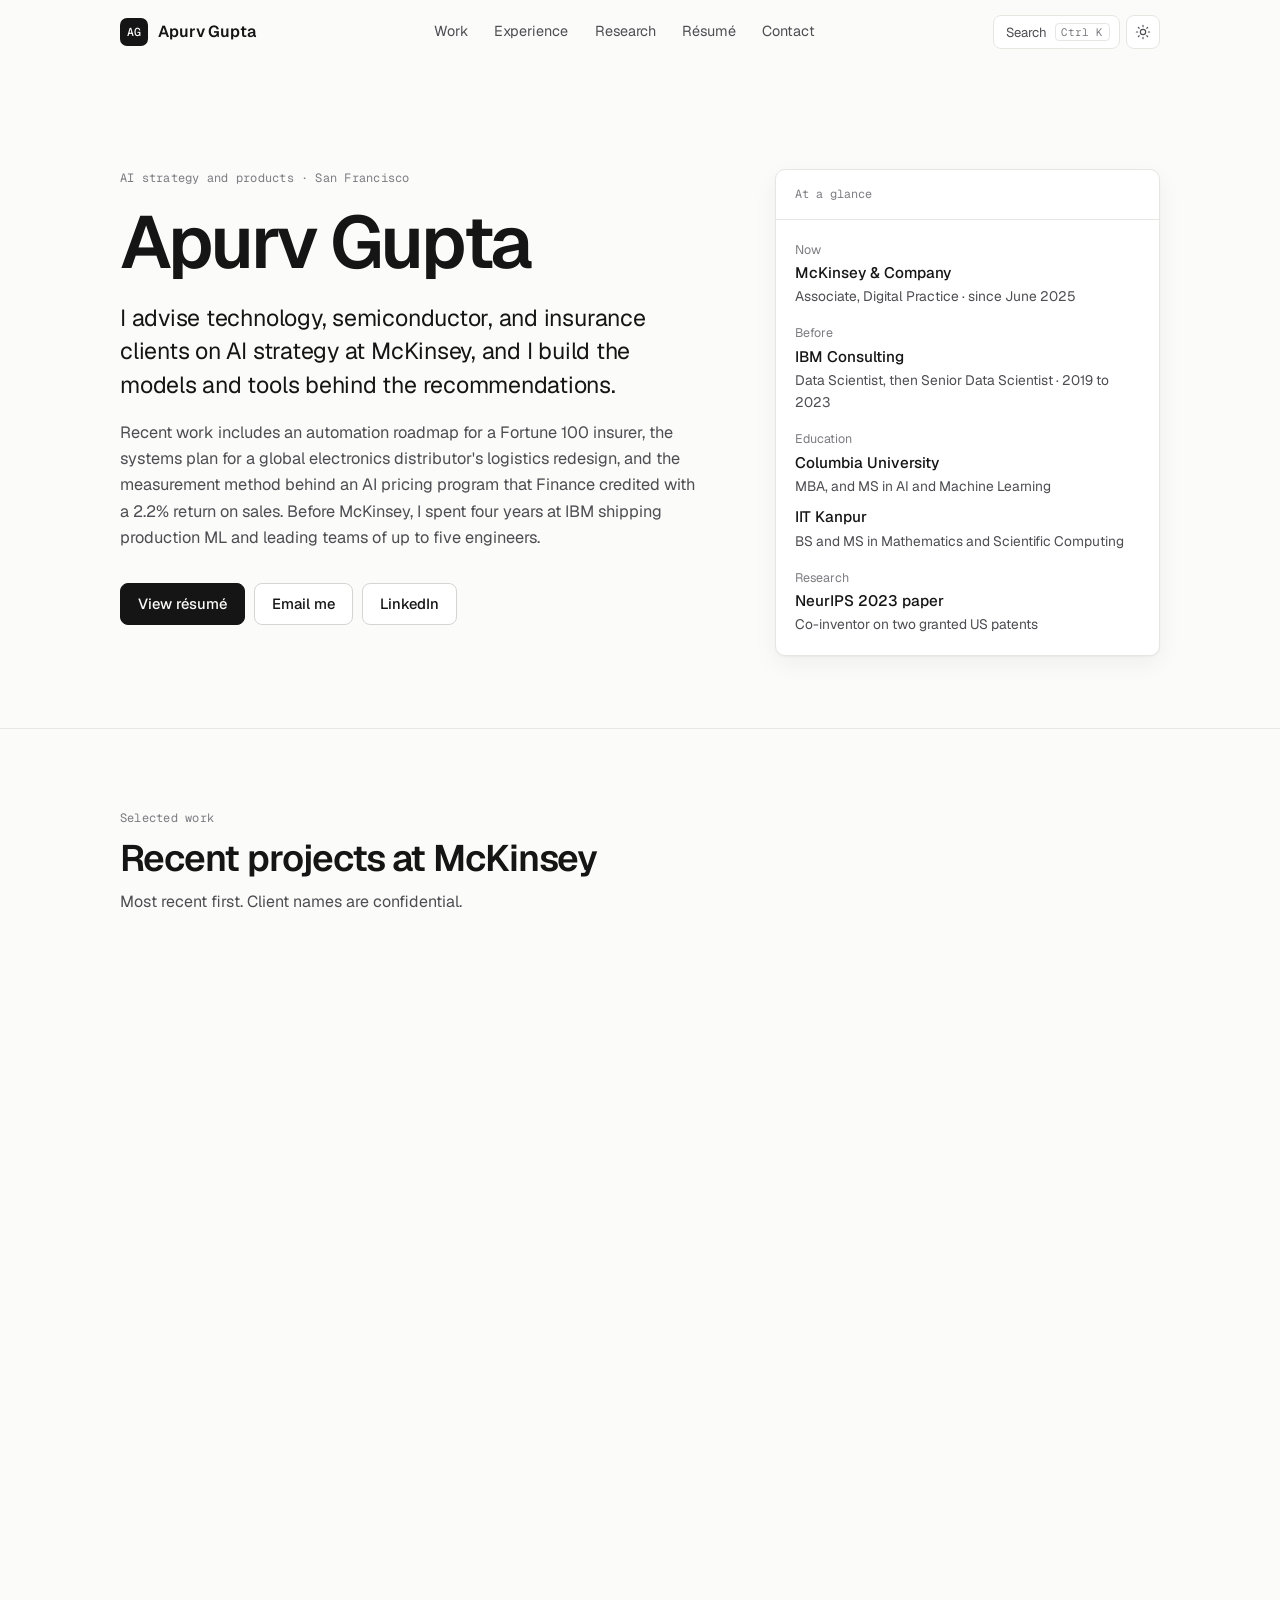
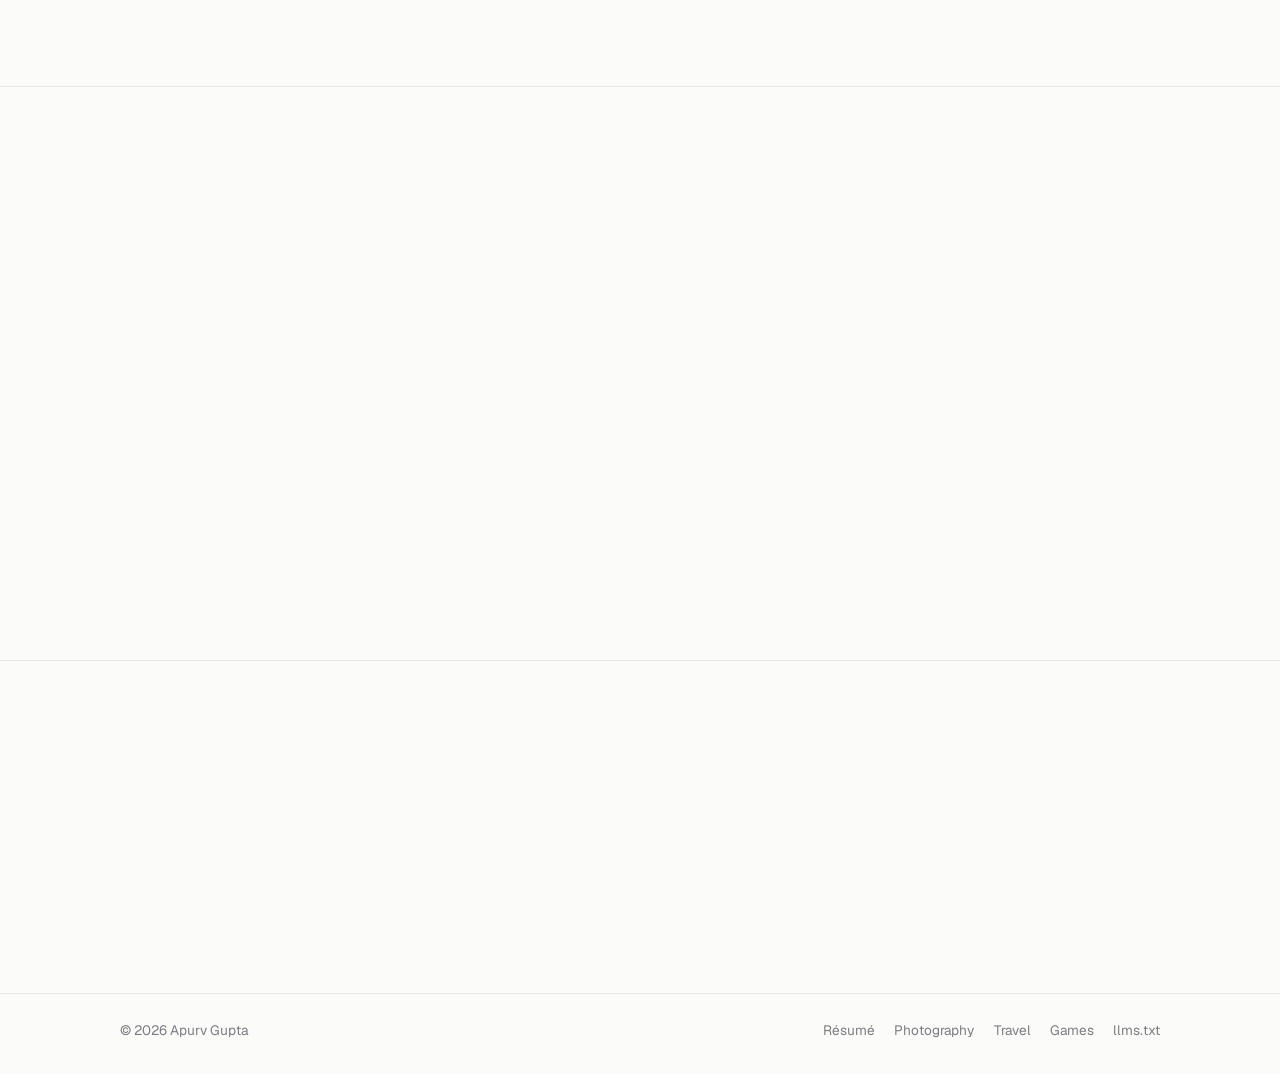
==== index.html @ b6582bdd "Add Tripwire to projects Co-authored-by: Cursor <cursoragent@cursor.com>" ====
<!doctype html>
<html lang="en">
  <head>
    <meta charset="UTF-8" />
    <meta name="viewport" content="width=device-width, initial-scale=1.0" />
    <meta http-equiv="Content-Security-Policy" content="default-src 'self'; script-src 'self'; style-src 'self'; font-src 'self'; img-src 'self' data:; connect-src 'self'; object-src 'none'; base-uri 'self'; form-action 'none'; upgrade-insecure-requests" />
    <meta name="referrer" content="strict-origin-when-cross-origin" />
    <meta
      name="description"
      content="Apurv Gupta advises technology, semiconductor, and insurance clients on AI strategy at McKinsey and builds the models and tools behind the recommendations. Former IBM senior data scientist."
    />
    <meta name="author" content="Apurv Gupta" />
    <meta name="theme-color" content="#fbfbfa" />
    <meta property="og:title" content="Apurv Gupta" />
    <meta property="og:description" content="AI strategy and products at McKinsey. Former IBM senior data scientist. NeurIPS author with two granted US patents." />
    <meta property="og:type" content="website" />
    <meta property="og:url" content="https://apurvg14.github.io/" />
    <meta property="og:image" content="https://apurvg14.github.io/assets/social-card.png" />
    <meta property="og:image:width" content="1200" />
    <meta property="og:image:height" content="630" />
    <meta name="twitter:card" content="summary_large_image" />
    <link rel="canonical" href="https://apurvg14.github.io/" />
    <link rel="alternate" type="text/plain" href="llms.txt" title="Profile for AI agents (llms.txt)" />
    <title>Apurv Gupta | AI strategy and products</title>

    <script src="theme.js?v=20261117e"></script>
    <link rel="icon" href="favicon.svg" type="image/svg+xml" />
    <link rel="stylesheet" href="styles.css?v=20261117e" />
    <script src="script.js?v=20261117e" defer></script>
    <script type="application/ld+json">
      {
        "@context": "https://schema.org",
        "@type": "ProfilePage",
        "url": "https://apurvg14.github.io/",
        "mainEntity": {
          "@type": "Person",
          "name": "Apurv Gupta",
          "jobTitle": "Associate, Digital Practice",
          "description": "Advises technology, semiconductor, and insurance clients on AI strategy at McKinsey and builds the models and tools behind the recommendations. Former IBM senior data scientist, NeurIPS author, co-inventor on two granted US patents.",
          "homeLocation": { "@type": "Place", "name": "San Francisco, California" },
          "worksFor": { "@type": "Organization", "name": "McKinsey & Company" },
          "alumniOf": [
            { "@type": "CollegeOrUniversity", "name": "Columbia University" },
            { "@type": "CollegeOrUniversity", "name": "Indian Institute of Technology Kanpur" }
          ],
          "sameAs": ["https://www.linkedin.com/in/apurvji", "https://github.com/apurvg14", "https://www.instagram.com/photonovelist/"]
        }
      }
    </script>
  </head>

  <body id="top">
    <a class="skip-link" href="#main">Skip to content</a>

    <header class="header">
      <div class="wrap header-inner">
        <a class="brand" href="#top" aria-label="Apurv Gupta, home"><span class="brand-mark">AG</span>Apurv Gupta</a>
        <nav class="nav" id="site-nav" aria-label="Main">
          <a href="#work">Work</a>
          <a href="#experience">Experience</a>
          <a href="#research">Research</a>
          <a href="resume.html">Résumé</a>
          <a href="#contact">Contact</a>
        </nav>
        <div class="header-tools">
          <button class="search-btn" type="button" aria-label="Search the site"><span class="search-text">Search</span><kbd data-kbd>Ctrl K</kbd></button>
          <button class="icon-btn" type="button" data-theme-toggle aria-label="Switch theme">
            <svg class="icon-sun" viewBox="0 0 24 24" aria-hidden="true"><circle cx="12" cy="12" r="4" /><path d="M12 2v2M12 20v2M4.93 4.93l1.41 1.41M17.66 17.66l1.41 1.41M2 12h2M20 12h2M4.93 19.07l1.41-1.41M17.66 6.34l1.41-1.41" /></svg>
            <svg class="icon-moon" viewBox="0 0 24 24" aria-hidden="true"><path d="M21 12.79A9 9 0 1 1 11.21 3 7 7 0 0 0 21 12.79z" /></svg>
          </button>
          <button class="menu-btn" type="button" aria-expanded="false" aria-controls="site-nav">Menu</button>
        </div>
      </div>
    </header>

    <main id="main">
      <section class="wrap hero">
        <div class="reveal">
          <span class="label">AI strategy and products · San Francisco</span>
          <h1>Apurv Gupta</h1>
          <p class="lead">
            I advise technology, semiconductor, and insurance clients on AI strategy at McKinsey, and I
            build the models and tools behind the recommendations.
          </p>
          <p class="body">
            Recent work includes an automation roadmap for a Fortune 100 insurer, the systems plan for a
            global electronics distributor's logistics redesign, and the measurement method behind an AI
            pricing program that Finance credited with a 2.2% return on sales. Before McKinsey, I spent
            four years at IBM shipping production ML and leading teams of up to five engineers.
          </p>
          <div class="hero-actions">
            <a class="btn btn-primary" href="resume.html">View résumé</a>
            <a class="btn" href="mailto:apurvatwork@gmail.com">Email me</a>
            <a class="btn" href="https://www.linkedin.com/in/apurvji" target="_blank" rel="noopener noreferrer">LinkedIn</a>
          </div>
        </div>

        <aside class="glance reveal" aria-labelledby="glance-title">
          <h2 id="glance-title">At a glance</h2>
          <dl>
            <div>
              <dt>Now</dt>
              <dd>McKinsey &amp; Company<span>Associate, Digital Practice · since June 2025</span></dd>
            </div>
            <div>
              <dt>Before</dt>
              <dd>IBM Consulting<span>Data Scientist, then Senior Data Scientist · 2019 to 2023</span></dd>
            </div>
            <div>
              <dt>Education</dt>
              <dd>Columbia University<span>MBA, and MS in AI and Machine Learning</span></dd>
              <dd>IIT Kanpur<span>BS and MS in Mathematics and Scientific Computing</span></dd>
            </div>
            <div>
              <dt>Research</dt>
              <dd>NeurIPS 2023 paper<span>Co-inventor on two granted US patents</span></dd>
            </div>
          </dl>
        </aside>
      </section>

      <section class="section" id="work" aria-labelledby="work-title">
        <div class="wrap">
          <div class="section-head reveal">
            <div>
              <span class="label">Selected work</span>
              <h2 id="work-title">Recent projects at McKinsey</h2>
              <p>Most recent first. Client names are confidential.</p>
            </div>
          </div>

          <div class="rows reveal">
            <div class="row" id="arrow">
              <span class="when">2026</span>
              <h3>Logistics systems redesign<span>Global electronics distributor</span></h3>
              <p>Led the systems workstream as junior engagement manager, mapped about 100 systems across 13 sites, and made the case for a site-by-site rollout.</p>
            </div>
            <div class="row" id="servicing">
              <span class="when">2026</span>
              <h3>Customer-service automation<span>Fortune 100 insurer</span></h3>
              <p>Built the three-year roadmap of 112 automation initiatives behind a goal to cut servicing costs 30-35% by 2030.</p>
            </div>
            <div class="row" id="erp">
              <span class="when">2026</span>
              <h3>ERP data-access benchmark<span>Global enterprise software company</span></h3>
              <p>Benchmarked how four major ERP platforms let customers extract their data, in three weeks, as the only associate on the team.</p>
            </div>
            <div class="row" id="semis">
              <span class="when">2025–26</span>
              <h3>Data-center and planning strategy<span>Leading semiconductor company</span></h3>
              <p>Drafted the data-center business plan and redesigned the annual strategic-planning process for an executive workshop.</p>
            </div>
            <div class="row" id="pricing">
              <span class="when">2025–26</span>
              <h3>AI pricing impact measurement<span>S&amp;P 500 data-infrastructure company</span></h3>
              <p>Owned impact measurement for an AI deal-scoring model as junior engagement manager. Finance credited the program with a 2.2% return on sales.</p>
            </div>
          </div>

          <p class="subhead reveal">Firm research and products</p>
          <div class="rows reveal">
            <a class="row" id="compute" href="https://www.mckinsey.com/industries/semiconductors/our-insights/frontiers-of-compute-the-technologies-to-reduce-ai-inference-costs" target="_blank" rel="noopener noreferrer">
              <span class="when">2026</span>
              <h3>AI compute economics<span>McKinsey research, published</span></h3>
              <p>Built the cost-per-token models for McKinsey's published research on cutting AI inference costs. <span class="go">Read ↗</span></p>
            </a>
            <a class="row" id="quoting" href="https://www.mckinsey.com/capabilities/growth-marketing-and-sales/solutions/periscope/solutions/b2b-pricing-solutions/deal-execution-optimization" target="_blank" rel="noopener noreferrer">
              <span class="when">2026</span>
              <h3>Agentic quoting tool<span>Periscope by McKinsey</span></h3>
              <p>Hardened the pricing engine of an agentic quote-and-pricing tool, now live and used by a global PC maker. <span class="go">View ↗</span></p>
            </a>
          </div>
        </div>
      </section>

      <section class="section" id="experience" aria-labelledby="experience-title">
        <div class="wrap">
          <div class="section-head reveal">
            <div>
              <span class="label">Experience</span>
              <h2 id="experience-title">Where I've worked</h2>
            </div>
            <a class="link" href="resume.html">Full résumé →</a>
          </div>

          <div class="rows reveal">
            <div class="row">
              <span class="when">2025–now</span>
              <h3>Associate, Digital Practice<span>McKinsey &amp; Company · San Francisco</span></h3>
              <p>AI pricing, supply-chain systems, knowledge management, agentic tools, AI inference economics, and ERP data access. Junior engagement manager twice.</p>
            </div>
            <div class="row">
              <span class="when">2024</span>
              <h3>Technology Strategist &amp; AI Domain Expert<span>Samsung Research America · MBA summer</span></h3>
              <p>Embodied AI and robotics strategy, and privacy-enhancing technologies for about 2 billion Samsung devices.</p>
            </div>
            <div class="row">
              <span class="when">2021–23</span>
              <h3>Senior Data Scientist<span>IBM Consulting · Bengaluru</span></h3>
              <p>Managed 5 direct reports on a workforce-forecasting platform live in 18 countries, and built the evaluation pipeline for a chatbot that handled 5M+ conversations.</p>
            </div>
            <div class="row">
              <span class="when">2019–21</span>
              <h3>Data Scientist<span>IBM Consulting · Bengaluru</span></h3>
              <p>Built an all-weather gauge reader deployed on a Boston Dynamics Spot robot, which led to two granted US patents. IBM Spark Award of Excellence.</p>
            </div>
          </div>
        </div>
      </section>

      <section class="section" id="research" aria-labelledby="research-title">
        <div class="wrap">
          <div class="section-head reveal">
            <div>
              <span class="label">Research and open source</span>
              <h2 id="research-title">Papers, patents, and code</h2>
            </div>
          </div>
          <div class="rows reveal">
            <a class="row" href="https://proceedings.neurips.cc/paper_files/paper/2023/hash/0266d95023740481d22d437aa8aba0e9-Abstract-Conference.html" target="_blank" rel="noopener noreferrer">
              <span class="when">NeurIPS 2023</span>
              <h3>Batchnorm Allows Unsupervised Radial Attacks<span>Second of four authors</span></h3>
              <p>Batch-normalized image models can be attacked without labels, using only intermediate representations. <span class="go">Paper ↗</span></p>
            </a>
            <a class="row" href="https://openreview.net/forum?id=92DijVF2Ryv" target="_blank" rel="noopener noreferrer">
              <span class="when">NeurIPS 2022</span>
              <h3>Geometric Attacks on Batch Normalization<span>ML Safety Workshop</span></h3>
              <p>The workshop paper that led to the 2023 result. <span class="go">OpenReview ↗</span></p>
            </a>
            <a class="row" href="https://patents.google.com/patent/US12561950B2/en" target="_blank" rel="noopener noreferrer">
              <span class="when">Patent, 2026</span>
              <h3>US 12,561,950 B2<span>Co-inventor</span></h3>
              <p>AI system and method for automatic analog gauge reading. <span class="go">Patent ↗</span></p>
            </a>
            <a class="row" href="https://patents.google.com/patent/US12249041B2/en" target="_blank" rel="noopener noreferrer">
              <span class="when">Patent, 2025</span>
              <h3>US 12,249,041 B2<span>Co-inventor</span></h3>
              <p>Oblique image rectification. <span class="go">Patent ↗</span></p>
            </a>
            <a class="row" href="https://github.com/apurvg14/agentic-coding-evals" target="_blank" rel="noopener noreferrer">
              <span class="when">Open source</span>
              <h3>Agentic Coding Evals<span>MIT license</span></h3>
              <p>Tests whether coding agents still pass 16 hidden-test tasks after vague specs, misleading comments, or distractor files are added. <span class="go">GitHub ↗</span></p>
            </a>
            <a class="row" href="https://github.com/apurvg14/math-reasoning-evals" target="_blank" rel="noopener noreferrer">
              <span class="when">Open source</span>
              <h3>Math Reasoning Evals<span>Benchmark</span></h3>
              <p>Tests whether LLMs still solve math word problems after rewording that keeps the answer the same. <span class="go">GitHub ↗</span></p>
            </a>
            <a class="row" href="https://github.com/apurvg14/tripwire-rogue-agent-monitor" target="_blank" rel="noopener noreferrer">
              <span class="when">Open source</span>
              <h3>Tripwire<span>Agent safety</span></h3>
              <p>Finds the rogue agent in a team of AI bookkeepers. In 1,000 simulated games it fires 0.1 honest agents per game, against 1.9 for a strike-both baseline. <span class="go">GitHub ↗</span></p>
            </a>
          </div>
        </div>
      </section>

      <section class="section" id="outside" aria-labelledby="outside-title">
        <div class="wrap">
          <div class="section-head reveal">
            <div>
              <span class="label">Outside work</span>
              <h2 id="outside-title">Photography, travel, and games</h2>
            </div>
          </div>
          <div class="cards">
            <a class="card reveal" href="photography.html">
              <div class="card-thumb"><img src="assets/photography/silent-witness.jpg" alt="" width="640" height="640" loading="lazy" /></div>
              <h3>Photography</h3>
              <p>Six photographs from @photonovelist, 2020 to 2024.</p>
            </a>
            <a class="card reveal" href="travel.html">
              <div class="card-thumb map" aria-hidden="true">
                <svg viewBox="0 0 1000 420">
                  <path d="M52 87 91 63 124 68 151 51 204 56 224 73 267 78 311 109 307 135 282 151 265 177 244 185 231 211 203 205 181 180 151 169 133 146 100 137 80 116 51 110Z" />
                  <path d="M255 207 287 199 317 217 333 258 325 303 307 348 280 397 263 362 254 316 260 274 247 234Z" />
                  <path d="M455 92 479 76 511 82 533 74 557 92 548 119 524 130 496 123 478 135 456 119Z" />
                  <path d="M485 144 523 134 558 153 577 192 561 243 538 299 510 276 493 231 473 194Z" />
                  <path d="M548 92 591 71 645 76 681 91 726 80 774 91 829 78 882 102 920 130 904 159 860 166 831 186 792 181 761 204 728 199 709 176 679 163 651 142 615 130 580 139 548 119Z" />
                  <path d="M674 160 711 173 728 206 714 236 690 219 680 190Z" />
                  <path d="M803 338 842 321 892 331 929 359 920 393 878 405 834 388 799 367Z" />
                  <circle cx="160" cy="145" r="7" /><circle cx="294" cy="137" r="7" /><circle cx="231" cy="159" r="7" /><circle cx="514" cy="105" r="7" /><circle cx="703" cy="188" r="7" /><circle cx="715" cy="171" r="7" /><circle cx="791" cy="250" r="7" /><circle cx="817" cy="188" r="7" />
                </svg>
              </div>
              <h3>Travel map</h3>
              <p>27 places across three continents, on a map you can zoom and drag.</p>
            </a>
            <a class="card reveal" href="games.html">
              <div class="card-thumb list" aria-hidden="true">
                <span class="tag">Assassin's Creed</span><span class="tag">Metal Gear Solid</span><span class="tag">Ghost of Tsushima</span><span class="tag">Uncharted</span><span class="tag">Tomb Raider</span><span class="tag">Horizon Zero Dawn</span>
              </div>
              <h3>Games</h3>
              <p>A running list. Assassin's Creed takes up a lot of it.</p>
            </a>
          </div>
        </div>
      </section>

      <section class="section" id="contact" aria-labelledby="contact-title">
        <div class="wrap contact">
          <div class="reveal">
            <span class="label">Contact</span>
            <h2 id="contact-title">Let's talk</h2>
            <p>
              Email is the best way to reach me. I'm interested in technical AI product leadership,
              technical strategy, and founder-adjacent Chief of Staff roles.
            </p>
          </div>
          <div class="reveal">
            <div class="email-row">
              <a class="email" href="mailto:apurvatwork@gmail.com">apurvatwork@gmail.com</a>
              <button class="btn copy-btn" type="button"><span class="label-text">Copy</span><span class="done">Copied</span></button>
            </div>
            <div class="contact-links">
              <a href="https://www.linkedin.com/in/apurvji" target="_blank" rel="noopener noreferrer">LinkedIn ↗</a>
              <a href="https://github.com/apurvg14" target="_blank" rel="noopener noreferrer">GitHub ↗</a>
              <a href="resume.html">Résumé →</a>
            </div>
          </div>
        </div>
      </section>
    </main>

    <footer class="footer">
      <div class="wrap footer-inner">
        <span>© <span data-year>2026</span> Apurv Gupta</span>
        <nav aria-label="Footer">
          <a href="resume.html">Résumé</a>
          <a href="photography.html">Photography</a>
          <a href="travel.html">Travel</a>
          <a href="games.html">Games</a>
          <a href="llms.txt" title="A plain-text profile for AI assistants and agents">llms.txt</a>
        </nav>
      </div>
    </footer>
  </body>
</html>
---- styles.css ----
/* Apurv Gupta, personal site. One stylesheet for every page. */

/* Geist and Geist Mono, self-hosted under the SIL Open Font License (assets/fonts/OFL.txt) */

@font-face {
  font-family: "Geist";
  font-style: normal;
  font-weight: 400 600;
  font-display: swap;
  src: url("assets/fonts/geist-latin.woff2") format("woff2");
  unicode-range: U+0000-00FF, U+0131, U+0152-0153, U+02BB-02BC, U+02C6, U+02DA, U+02DC, U+0304, U+0308, U+0329, U+2000-206F, U+20AC, U+2122, U+2191, U+2193, U+2212, U+2215, U+FEFF, U+FFFD;
}

@font-face {
  font-family: "Geist";
  font-style: normal;
  font-weight: 400 600;
  font-display: swap;
  src: url("assets/fonts/geist-latin-ext.woff2") format("woff2");
  unicode-range: U+0100-02BA, U+02BD-02C5, U+02C7-02CC, U+02CE-02D7, U+02DD-02FF, U+1D00-1DBF, U+1E00-1E9F, U+1EF2-1EFF, U+2020, U+20A0-20AB, U+20AD-20C4, U+2113, U+2C60-2C7F, U+A720-A7FF;
}

@font-face {
  font-family: "Geist Mono";
  font-style: normal;
  font-weight: 400 500;
  font-display: swap;
  src: url("assets/fonts/geist-mono-latin.woff2") format("woff2");
  unicode-range: U+0000-00FF, U+0131, U+0152-0153, U+02BB-02BC, U+02C6, U+02DA, U+02DC, U+0304, U+0308, U+0329, U+2000-206F, U+20AC, U+2122, U+2191, U+2193, U+2212, U+2215, U+FEFF, U+FFFD;
}

@font-face {
  font-family: "Geist Mono";
  font-style: normal;
  font-weight: 400 500;
  font-display: swap;
  src: url("assets/fonts/geist-mono-latin-ext.woff2") format("woff2");
  unicode-range: U+0100-02BA, U+02BD-02C5, U+02C7-02CC, U+02CE-02D7, U+02DD-02FF, U+1D00-1DBF, U+1E00-1E9F, U+1EF2-1EFF, U+2020, U+20A0-20AB, U+20AD-20C4, U+2113, U+2C60-2C7F, U+A720-A7FF;
}

:root,
[data-theme="light"] {
  --bg: #fbfbfa;
  --surface: #ffffff;
  --surface-2: #f4f4f2;
  --border: #e7e6e3;
  --border-2: #d6d5d1;
  --text: #151515;
  --text-2: #4d4d52;
  --text-3: #7c7c82;
  --accent: #2a56c6;
  --accent-soft: rgba(42, 86, 198, 0.08);
  --shadow: 0 1px 2px rgba(20, 20, 20, 0.04), 0 8px 24px rgba(20, 20, 20, 0.05);
  --header-bg: rgba(251, 251, 250, 0.82);
  color-scheme: light;
}

[data-theme="dark"] {
  --bg: #0c0c0d;
  --surface: #131315;
  --surface-2: #19191c;
  --border: #242428;
  --border-2: #323237;
  --text: #ededee;
  --text-2: #a8a8ae;
  --text-3: #76767d;
  --accent: #8eaaff;
  --accent-soft: rgba(142, 170, 255, 0.1);
  --shadow: 0 1px 2px rgba(0, 0, 0, 0.3), 0 12px 32px rgba(0, 0, 0, 0.35);
  --header-bg: rgba(12, 12, 13, 0.8);
  color-scheme: dark;
}

:root {
  --sans: "Geist", ui-sans-serif, system-ui, -apple-system, "Segoe UI", sans-serif;
  --mono: "Geist Mono", ui-monospace, "SFMono-Regular", Consolas, monospace;
  --max: 1120px;
  --pad: clamp(1.25rem, 4vw, 2.5rem);
  --radius: 10px;
}

*,
*::before,
*::after {
  box-sizing: border-box;
}

html {
  scroll-behavior: smooth;
  scroll-padding-top: 88px;
}

body {
  margin: 0;
  background: var(--bg);
  color: var(--text);
  font-family: var(--sans);
  font-size: 16px;
  line-height: 1.6;
  -webkit-font-smoothing: antialiased;
  text-rendering: optimizeLegibility;
}

a {
  color: inherit;
  text-decoration: none;
}

p a,
li a,
.link {
  color: var(--accent);
}

p a:hover,
li a:hover,
.link:hover {
  text-decoration: underline;
  text-underline-offset: 3px;
}

::selection {
  background: var(--accent);
  color: var(--bg);
}

:focus-visible {
  outline: 2px solid var(--accent);
  outline-offset: 3px;
  border-radius: 4px;
}

img {
  display: block;
  max-width: 100%;
}

h1,
h2,
h3,
h4,
p,
ul,
dl,
dd {
  margin: 0;
}

ul {
  padding: 0;
}

.sr-only {
  position: absolute;
  width: 1px;
  height: 1px;
  overflow: hidden;
  clip: rect(0 0 0 0);
  white-space: nowrap;
}

.skip-link {
  position: fixed;
  left: 1rem;
  top: -4rem;
  z-index: 200;
  padding: 0.55rem 0.9rem;
  border-radius: 6px;
  background: var(--text);
  color: var(--bg);
  font-size: 0.85rem;
}

.skip-link:focus {
  top: 1rem;
}

.wrap {
  width: 100%;
  max-width: var(--max);
  margin: 0 auto;
  padding: 0 var(--pad);
}

.mono,
.label {
  font-family: var(--mono);
}

.label {
  color: var(--text-3);
  font-size: 0.75rem;
  letter-spacing: 0.02em;
}

/* Header */

.header {
  position: sticky;
  top: 0;
  z-index: 50;
  background: var(--header-bg);
  backdrop-filter: saturate(160%) blur(12px);
  -webkit-backdrop-filter: saturate(160%) blur(12px);
  border-bottom: 1px solid transparent;
  transition: border-color 0.2s ease;
}

.header.scrolled {
  border-bottom-color: var(--border);
}

.header-inner {
  display: flex;
  align-items: center;
  justify-content: space-between;
  gap: 1.5rem;
  height: 64px;
}

.brand {
  display: flex;
  align-items: center;
  gap: 0.65rem;
  font-weight: 600;
  letter-spacing: -0.01em;
  white-space: nowrap;
}

.brand-mark {
  display: grid;
  place-items: center;
  width: 28px;
  height: 28px;
  border-radius: 7px;
  background: var(--text);
  color: var(--bg);
  font-family: var(--mono);
  font-size: 0.72rem;
  font-weight: 500;
}

.nav {
  display: flex;
  align-items: center;
  gap: 0.25rem;
}

.nav a {
  padding: 0.4rem 0.7rem;
  border-radius: 6px;
  color: var(--text-2);
  font-size: 0.9rem;
  transition: color 0.15s ease, background 0.15s ease;
}

.nav a:hover {
  color: var(--text);
  background: var(--surface-2);
}

.nav a[aria-current="page"] {
  color: var(--text);
}

.header-tools {
  display: flex;
  align-items: center;
  gap: 0.4rem;
}

.icon-btn,
.search-btn,
.menu-btn {
  display: inline-flex;
  align-items: center;
  justify-content: center;
  gap: 0.5rem;
  height: 34px;
  border: 1px solid var(--border);
  border-radius: 8px;
  background: var(--surface);
  color: var(--text-2);
  font-family: var(--sans);
  font-size: 0.82rem;
  cursor: pointer;
  transition: border-color 0.15s ease, color 0.15s ease;
}

.icon-btn {
  width: 34px;
}

.search-btn {
  padding: 0 0.55rem 0 0.7rem;
}

.search-btn kbd {
  padding: 0.05rem 0.35rem;
  border: 1px solid var(--border);
  border-radius: 4px;
  color: var(--text-3);
  font-family: var(--mono);
  font-size: 0.68rem;
  white-space: nowrap;
}

.menu-btn {
  display: none;
  padding: 0 0.8rem;
}

.icon-btn:hover,
.search-btn:hover,
.menu-btn:hover {
  border-color: var(--border-2);
  color: var(--text);
}

.icon-btn svg {
  width: 16px;
  height: 16px;
  fill: none;
  stroke: currentColor;
  stroke-width: 1.7;
  stroke-linecap: round;
  stroke-linejoin: round;
}

[data-theme="light"] .icon-moon,
[data-theme="dark"] .icon-sun {
  display: none;
}

/* Buttons */

.btn {
  display: inline-flex;
  align-items: center;
  gap: 0.5rem;
  height: 42px;
  padding: 0 1.05rem;
  border: 1px solid var(--border-2);
  border-radius: 8px;
  background: var(--surface);
  color: var(--text);
  font-size: 0.92rem;
  font-weight: 500;
  cursor: pointer;
  transition: border-color 0.15s ease, background 0.15s ease, transform 0.15s ease;
}

.btn:hover {
  border-color: var(--text-3);
}

.btn-primary {
  border-color: var(--text);
  background: var(--text);
  color: var(--bg);
}

.btn-primary:hover {
  border-color: var(--text);
  opacity: 0.88;
}

/* Hero */

.hero {
  display: grid;
  grid-template-columns: minmax(0, 1.5fr) minmax(0, 1fr);
  gap: clamp(2rem, 6vw, 5rem);
  align-items: start;
  padding-top: clamp(3.5rem, 9vw, 6.5rem);
  padding-bottom: clamp(3rem, 7vw, 4.5rem);
}

.hero .label {
  display: block;
  margin-bottom: 1.1rem;
}

.hero h1 {
  font-size: clamp(2.8rem, 6.5vw, 4.6rem);
  font-weight: 600;
  line-height: 1;
  letter-spacing: -0.04em;
}

.hero .lead {
  margin-top: 1.4rem;
  max-width: 36rem;
  color: var(--text);
  font-size: clamp(1.2rem, 2.1vw, 1.45rem);
  line-height: 1.45;
  letter-spacing: -0.01em;
}

.hero .body {
  margin-top: 1.1rem;
  max-width: 38rem;
  color: var(--text-2);
  font-size: 1.02rem;
}

.hero-actions {
  display: flex;
  flex-wrap: wrap;
  gap: 0.6rem;
  margin-top: 2rem;
}

.creds {
  display: flex;
  flex-wrap: wrap;
  gap: 0.35rem 1.1rem;
  margin-top: 2.2rem;
  color: var(--text-3);
  font-family: var(--mono);
  font-size: 0.76rem;
}

.glance {
  border: 1px solid var(--border);
  border-radius: var(--radius);
  background: var(--surface);
  box-shadow: var(--shadow);
}

.glance h2 {
  padding: 0.95rem 1.2rem;
  border-bottom: 1px solid var(--border);
  color: var(--text-3);
  font-family: var(--mono);
  font-size: 0.74rem;
  font-weight: 400;
}

.glance dl {
  display: grid;
  gap: 1rem;
  padding: 1.2rem;
}

.glance dt {
  color: var(--text-3);
  font-size: 0.78rem;
}

.glance dd {
  margin-top: 0.1rem;
  font-size: 0.95rem;
  font-weight: 500;
}

.glance dd + dd {
  margin-top: 0.5rem;
}

.after-grid {
  margin-top: 2rem;
}

.map-section {
  padding-bottom: 3rem;
}

.glance dd span {
  display: block;
  color: var(--text-2);
  font-size: 0.86rem;
  font-weight: 400;
}

/* Sections */

.section {
  padding: clamp(3.5rem, 8vw, 5rem) 0;
  border-top: 1px solid var(--border);
}

.section-head {
  display: grid;
  grid-template-columns: minmax(0, 1fr) auto;
  align-items: end;
  gap: 1.5rem;
  margin-bottom: 2.2rem;
}

.section-head .label {
  display: block;
  margin-bottom: 0.6rem;
}

.section-head h2 {
  font-size: clamp(1.7rem, 3.4vw, 2.3rem);
  font-weight: 600;
  line-height: 1.15;
  letter-spacing: -0.03em;
}

.section-head p {
  margin-top: 0.6rem;
  max-width: 40rem;
  color: var(--text-2);
}

.section-head .link {
  font-size: 0.92rem;
  white-space: nowrap;
}

.subhead {
  margin: 2.6rem 0 0.9rem;
  color: var(--text-3);
  font-family: var(--mono);
  font-size: 0.76rem;
}

/* Work and experience rows */

.rows {
  border-top: 1px solid var(--border);
}

.row {
  display: grid;
  grid-template-columns: 7.5rem minmax(0, 0.9fr) minmax(0, 1.25fr);
  gap: 1.5rem;
  align-items: baseline;
  padding: 1.1rem 0;
  border-bottom: 1px solid var(--border);
}

.row .when {
  color: var(--text-3);
  font-family: var(--mono);
  font-size: 0.78rem;
}

.row h3 {
  font-size: 1rem;
  font-weight: 600;
  letter-spacing: -0.01em;
  line-height: 1.4;
}

.row h3 span {
  display: block;
  color: var(--text-3);
  font-size: 0.88rem;
  font-weight: 400;
  letter-spacing: 0;
}

.row p {
  color: var(--text-2);
  font-size: 0.95rem;
}

a.row {
  transition: background 0.15s ease;
}

a.row:hover h3 {
  color: var(--accent);
}

a.row .go {
  color: var(--text-3);
  font-size: 0.85rem;
}

.subhead {
  margin: 2.2rem 0 0.4rem;
  color: var(--text-3);
  font-family: var(--mono);
  font-size: 0.76rem;
}

/* Cards */

.cards {
  display: grid;
  grid-template-columns: repeat(3, minmax(0, 1fr));
  gap: 1rem;
}

.cards-2 {
  grid-template-columns: repeat(2, minmax(0, 1fr));
}

.card {
  display: flex;
  flex-direction: column;
  gap: 0.55rem;
  padding: 1.3rem;
  border: 1px solid var(--border);
  border-radius: var(--radius);
  background: var(--surface);
  transition: border-color 0.15s ease, box-shadow 0.15s ease, transform 0.15s ease;
}

a.card:hover {
  border-color: var(--border-2);
  box-shadow: var(--shadow);
  transform: translateY(-1px);
}

.card .label {
  font-size: 0.72rem;
}

.card h3 {
  font-size: 1.02rem;
  font-weight: 600;
  line-height: 1.35;
  letter-spacing: -0.01em;
}

.card p {
  color: var(--text-2);
  font-size: 0.92rem;
}

.card .more {
  margin-top: auto;
  padding-top: 0.4rem;
  color: var(--accent);
  font-size: 0.88rem;
}

.card-thumb {
  margin: -1.3rem -1.3rem 0.6rem;
  aspect-ratio: 16 / 9;
  overflow: hidden;
  border-radius: var(--radius) var(--radius) 0 0;
  border-bottom: 1px solid var(--border);
  background: var(--surface-2);
}

.card-thumb img {
  width: 100%;
  height: 100%;
  object-fit: cover;
}

.card-thumb.map {
  display: grid;
  place-items: center;
}

.card-thumb.map svg {
  width: 88%;
  height: auto;
}

.card-thumb.map path {
  fill: var(--border);
}

.card-thumb.map circle {
  fill: var(--accent);
}

.card-thumb.list {
  display: flex;
  flex-wrap: wrap;
  align-content: center;
  gap: 0.35rem;
  padding: 1rem;
}

.tag {
  display: inline-block;
  padding: 0.18rem 0.55rem;
  border: 1px solid var(--border);
  border-radius: 999px;
  background: var(--surface);
  color: var(--text-2);
  font-size: 0.78rem;
}

.toolkit {
  display: grid;
  gap: 0.7rem;
  margin-top: 1rem;
  padding: 1.3rem;
  border: 1px solid var(--border);
  border-radius: var(--radius);
  background: var(--surface);
}

.toolkit p {
  display: grid;
  grid-template-columns: 7rem minmax(0, 1fr);
  gap: 1rem;
  color: var(--text-2);
  font-size: 0.92rem;
}

.toolkit b {
  color: var(--text-3);
  font-family: var(--mono);
  font-size: 0.76rem;
  font-weight: 400;
  padding-top: 0.15rem;
}

/* Contact */

.contact {
  display: grid;
  grid-template-columns: minmax(0, 1fr) minmax(0, 1fr);
  gap: 2rem;
  align-items: end;
}

.contact h2 {
  font-size: clamp(1.7rem, 3.4vw, 2.3rem);
  font-weight: 600;
  letter-spacing: -0.03em;
}

.contact p {
  margin-top: 0.7rem;
  max-width: 34rem;
  color: var(--text-2);
}

.email-row {
  display: flex;
  flex-wrap: wrap;
  align-items: center;
  gap: 0.7rem;
}

.email {
  font-size: clamp(1.15rem, 2.4vw, 1.5rem);
  font-weight: 500;
  letter-spacing: -0.01em;
}

.email:hover {
  color: var(--accent);
}

.copy-btn .done {
  display: none;
}

.copy-btn.copied .label-text {
  display: none;
}

.copy-btn.copied .done {
  display: inline;
}

.contact-links {
  display: flex;
  flex-wrap: wrap;
  gap: 1.2rem;
  margin-top: 1.1rem;
  font-size: 0.92rem;
}

.contact-links a {
  color: var(--text-2);
}

.contact-links a:hover {
  color: var(--text);
}

/* Footer */

.footer {
  border-top: 1px solid var(--border);
}

.footer-inner {
  display: flex;
  flex-wrap: wrap;
  justify-content: space-between;
  gap: 1rem;
  padding-top: 1.6rem;
  padding-bottom: 2rem;
  color: var(--text-3);
  font-size: 0.85rem;
}

.footer nav {
  display: flex;
  flex-wrap: wrap;
  gap: 1.2rem;
}

.footer a:hover {
  color: var(--text);
}

/* Inner page heads */

.page-head {
  padding-top: clamp(3rem, 8vw, 5rem);
  padding-bottom: clamp(1.8rem, 4vw, 2.6rem);
}

.page-head .label {
  display: block;
  margin-bottom: 0.9rem;
}

.page-head h1 {
  font-size: clamp(2.3rem, 5.5vw, 3.6rem);
  font-weight: 600;
  line-height: 1.05;
  letter-spacing: -0.04em;
}

.page-head p {
  margin-top: 0.9rem;
  max-width: 40rem;
  color: var(--text-2);
  font-size: 1.05rem;
}

.page-body {
  padding-bottom: clamp(4rem, 8vw, 6rem);
}

/* Command palette */

.palette {
  position: fixed;
  inset: 0;
  z-index: 150;
  display: none;
  align-items: flex-start;
  justify-content: center;
  padding: 14vh 1rem 1rem;
  background: rgba(0, 0, 0, 0.35);
  backdrop-filter: blur(2px);
}

.palette.is-open {
  display: flex;
}

.palette-box {
  width: min(600px, 100%);
  overflow: hidden;
  border: 1px solid var(--border-2);
  border-radius: 12px;
  background: var(--surface);
  box-shadow: 0 24px 64px rgba(0, 0, 0, 0.28);
}

.palette-input {
  width: 100%;
  padding: 1rem 1.1rem;
  border: 0;
  border-bottom: 1px solid var(--border);
  background: transparent;
  color: var(--text);
  font-family: var(--sans);
  font-size: 1rem;
  outline: none;
}

.palette-input::placeholder {
  color: var(--text-3);
}

.palette-list {
  max-height: min(52vh, 400px);
  margin: 0;
  padding: 0.35rem;
  overflow-y: auto;
  list-style: none;
}

.palette-list li {
  display: flex;
  justify-content: space-between;
  gap: 1rem;
  padding: 0.6rem 0.75rem;
  border-radius: 7px;
  color: var(--text-2);
  font-size: 0.92rem;
  cursor: pointer;
}

.palette-list li small {
  color: var(--text-3);
  font-size: 0.78rem;
}

.palette-list li[aria-selected="true"] {
  background: var(--surface-2);
  color: var(--text);
}

.palette-empty {
  padding: 0.9rem 0.75rem;
  color: var(--text-3);
  font-size: 0.9rem;
}

.palette-foot {
  display: flex;
  gap: 1rem;
  padding: 0.6rem 1rem;
  border-top: 1px solid var(--border);
  color: var(--text-3);
  font-size: 0.75rem;
}

.palette-foot kbd {
  padding: 0.02rem 0.32rem;
  border: 1px solid var(--border);
  border-radius: 4px;
  font-family: var(--mono);
  font-size: 0.68rem;
}

/* Reveal */

.js .reveal {
  opacity: 0;
  transform: translateY(8px);
  transition: opacity 0.6s ease, transform 0.6s ease;
}

.js .reveal.is-visible {
  opacity: 1;
  transform: none;
}

/* Résumé */

.resume {
  max-width: 880px;
  padding-top: clamp(2.5rem, 6vw, 4rem);
  padding-bottom: 5rem;
}

.resume-head {
  display: grid;
  grid-template-columns: minmax(0, 1fr) auto;
  gap: 1.5rem;
  padding-bottom: 1.6rem;
  border-bottom: 1px solid var(--border);
}

.resume-head h1 {
  font-size: clamp(2.2rem, 5vw, 3rem);
  font-weight: 600;
  letter-spacing: -0.04em;
  line-height: 1.05;
}

.resume-head .tagline {
  margin-top: 0.5rem;
  color: var(--text);
  font-size: 1.05rem;
}

.resume-head .summary {
  margin-top: 0.8rem;
  max-width: 36rem;
  color: var(--text-2);
  font-size: 0.95rem;
}

.resume-head address {
  display: flex;
  flex-direction: column;
  gap: 0.25rem;
  color: var(--text-2);
  font-size: 0.88rem;
  font-style: normal;
  text-align: right;
}

.resume-head address a:hover {
  color: var(--accent);
}

.resume-actions {
  display: flex;
  flex-wrap: wrap;
  gap: 0.6rem;
  margin-top: 1.2rem;
}

.r-section {
  display: grid;
  grid-template-columns: 9rem minmax(0, 1fr);
  gap: 1.5rem;
  padding: 1.7rem 0;
  border-bottom: 1px solid var(--border);
}

.r-section > h2 {
  padding-top: 0.15rem;
  color: var(--text-3);
  font-family: var(--mono);
  font-size: 0.76rem;
  font-weight: 400;
}

.r-role + .r-role {
  margin-top: 1.6rem;
}

.r-role header {
  display: flex;
  flex-wrap: wrap;
  justify-content: space-between;
  gap: 0.2rem 1rem;
}

.r-role h3 {
  font-size: 1.02rem;
  font-weight: 600;
}

.r-role header span {
  color: var(--text-3);
  font-size: 0.86rem;
}

.r-role .r-title {
  margin-top: 0.1rem;
  color: var(--text-2);
  font-size: 0.92rem;
}

.r-role ul {
  margin-top: 0.6rem;
  padding-left: 1.05rem;
  color: var(--text-2);
  font-size: 0.93rem;
}

.r-role li + li {
  margin-top: 0.35rem;
}

.r-role li b {
  color: var(--text);
  font-weight: 600;
}

.r-list p {
  color: var(--text-2);
  font-size: 0.93rem;
}

.r-list p + p {
  margin-top: 0.55rem;
}

.r-list b {
  color: var(--text);
  font-weight: 600;
}

/* Photography */

.photo-grid {
  display: grid;
  grid-template-columns: repeat(3, minmax(0, 1fr));
  gap: 1rem;
}

.photo {
  display: flex;
  flex-direction: column;
  gap: 0.6rem;
  padding: 0;
  border: 0;
  background: none;
  color: inherit;
  font: inherit;
  text-align: left;
  cursor: zoom-in;
}

.photo-frame {
  aspect-ratio: 1;
  width: 100%;
  overflow: hidden;
  border-radius: 8px;
  background: var(--surface-2);
}

.photo-frame img {
  width: 100%;
  height: 100%;
  object-fit: cover;
  transition: transform 0.5s ease;
}

.photo:hover .photo-frame img,
.photo:focus-visible .photo-frame img {
  transform: scale(1.03);
}

.photo-caption {
  display: flex;
  justify-content: space-between;
  gap: 0.8rem;
  font-size: 0.9rem;
}

.photo-caption span {
  color: var(--text-3);
}

.rights {
  display: flex;
  flex-wrap: wrap;
  justify-content: space-between;
  gap: 0.6rem;
  margin-bottom: 1.4rem;
  color: var(--text-3);
  font-size: 0.85rem;
}

.lightbox {
  width: min(1080px, 94vw);
  max-height: 92vh;
  padding: 0;
  overflow: hidden;
  border: 1px solid var(--border-2);
  border-radius: 12px;
  background: var(--surface);
  color: var(--text);
}

.lightbox::backdrop {
  background: rgba(0, 0, 0, 0.8);
}

.lightbox-inner {
  display: grid;
  grid-template-columns: minmax(0, 1.5fr) minmax(0, 1fr);
}

.lightbox-frame {
  display: grid;
  place-items: center;
  background: #000;
}

.lightbox-frame img {
  max-height: 86vh;
  width: auto;
}

.lightbox-copy {
  display: flex;
  flex-direction: column;
  gap: 0.75rem;
  padding: 1.4rem;
}

.lightbox-copy .meta {
  color: var(--text-3);
  font-size: 0.85rem;
}

.lightbox-copy h2 {
  font-size: 1.4rem;
  font-weight: 600;
  letter-spacing: -0.02em;
}

.lightbox-copy .caption {
  color: var(--text-2);
  font-size: 0.95rem;
}

.lightbox-controls {
  display: flex;
  gap: 0.5rem;
  margin-top: auto;
}

.lightbox-close {
  align-self: flex-end;
}

/* Travel */

.map-tools {
  display: flex;
  flex-wrap: wrap;
  justify-content: space-between;
  gap: 0.6rem;
  margin-bottom: 1rem;
}

.map-regions,
.map-zoom {
  display: flex;
  flex-wrap: wrap;
  gap: 0.4rem;
}

.map-tools button,
.place-buttons button {
  padding: 0.35rem 0.75rem;
  border: 1px solid var(--border);
  border-radius: 999px;
  background: var(--surface);
  color: var(--text-2);
  font-family: var(--sans);
  font-size: 0.85rem;
  cursor: pointer;
}

.map-zoom button {
  min-width: 2.1rem;
  border-radius: 8px;
}

.map-tools button:hover,
.place-buttons button:hover {
  border-color: var(--border-2);
  color: var(--text);
}

.map-tools button.active,
.place-buttons button.active {
  border-color: var(--text);
  background: var(--text);
  color: var(--bg);
}

.map-layout {
  display: grid;
  grid-template-columns: minmax(0, 1fr) 16rem;
  gap: 1rem;
}

.map-frame {
  position: relative;
  padding: 0.75rem;
  border: 1px solid var(--border);
  border-radius: var(--radius);
  background: var(--surface);
}

.travel-map {
  display: block;
  width: 100%;
  height: auto;
  border-radius: 6px;
  cursor: grab;
  touch-action: pan-y;
  user-select: none;
  -webkit-user-select: none;
}

.travel-map.dragging {
  cursor: grabbing;
}

.map-ocean {
  fill: var(--surface-2);
}

.continent-layer path {
  fill: var(--border);
  stroke: var(--border-2);
  stroke-width: 1;
  vector-effect: non-scaling-stroke;
}

.travel-threads path {
  fill: none;
  stroke: var(--text-3);
  stroke-opacity: 0.35;
  stroke-width: 1;
  stroke-dasharray: 3 5;
  vector-effect: non-scaling-stroke;
}

.map-point {
  cursor: pointer;
  outline: none;
}

.map-point circle {
  fill: var(--accent);
  stroke: var(--surface);
  transform-box: fill-box;
  transform-origin: center;
  transition: transform 0.15s ease;
}

.map-point text {
  display: none;
  fill: var(--text);
  font-family: var(--sans);
  font-weight: 500;
  paint-order: stroke;
  stroke: var(--surface);
  text-anchor: middle;
  pointer-events: none;
}

.map-point:hover circle,
.map-point:focus circle,
.map-point.active circle {
  fill: var(--text);
  transform: scale(1.45);
}

.map-point:hover text,
.map-point:focus text,
.map-point.active text {
  display: block;
}

.map-hint {
  position: absolute;
  left: 50%;
  top: 50%;
  padding: 0.5rem 0.8rem;
  border-radius: 8px;
  background: rgba(0, 0, 0, 0.72);
  color: #fff;
  font-size: 0.88rem;
  transform: translate(-50%, -50%);
  pointer-events: none;
  opacity: 0;
  transition: opacity 0.2s ease;
}

.map-hint.show {
  opacity: 1;
}

.map-caption {
  margin-top: 0.6rem;
  color: var(--text-3);
  font-size: 0.8rem;
}

.map-detail {
  display: flex;
  flex-direction: column;
  gap: 0.35rem;
  padding: 1.2rem;
  border: 1px solid var(--border);
  border-radius: var(--radius);
  background: var(--surface);
}

.map-detail span,
.map-detail .region {
  color: var(--text-3);
  font-size: 0.82rem;
}

.map-detail h3 {
  font-size: 1.4rem;
  font-weight: 600;
  letter-spacing: -0.02em;
}

.map-detail .note {
  color: var(--text-2);
}

.place-groups {
  display: grid;
  grid-template-columns: repeat(2, minmax(0, 1fr));
  gap: 1rem;
}

.place-group {
  padding: 1.2rem;
  border: 1px solid var(--border);
  border-radius: var(--radius);
  background: var(--surface);
}

.place-group h3 {
  display: flex;
  justify-content: space-between;
  margin-bottom: 0.8rem;
  font-size: 1rem;
  font-weight: 600;
}

.place-group h3 span {
  color: var(--text-3);
  font-size: 0.85rem;
  font-weight: 400;
}

.place-buttons {
  display: flex;
  flex-wrap: wrap;
  gap: 0.4rem;
}

/* Games */

.games {
  border-top: 1px solid var(--border);
}

.game {
  display: grid;
  grid-template-columns: 3rem minmax(0, 14rem) minmax(0, 1fr);
  gap: 1.5rem;
  align-items: baseline;
  padding: 1.2rem 0;
  border-bottom: 1px solid var(--border);
}

.game .no {
  color: var(--text-3);
  font-family: var(--mono);
  font-size: 0.78rem;
}

.game h3 {
  font-size: 1.05rem;
  font-weight: 600;
}

.game h3 small {
  display: block;
  color: var(--text-3);
  font-size: 0.82rem;
  font-weight: 400;
}

.game-list {
  display: flex;
  flex-wrap: wrap;
  gap: 0.4rem;
}

/* Responsive */

@media (max-width: 980px) {
  .hero,
  .contact {
    grid-template-columns: 1fr;
  }

  .cards {
    grid-template-columns: repeat(2, minmax(0, 1fr));
  }

  .map-layout {
    grid-template-columns: 1fr;
  }
}

@media (max-width: 820px) {
  .menu-btn {
    display: inline-flex;
  }

  .nav {
    position: absolute;
    top: 100%;
    left: 0;
    right: 0;
    display: none;
    flex-direction: column;
    align-items: stretch;
    gap: 0;
    padding: 0.5rem var(--pad) 1rem;
    border-bottom: 1px solid var(--border);
    background: var(--bg);
  }

  .nav.is-open {
    display: flex;
  }

  .nav a {
    padding: 0.8rem 0;
    border-radius: 0;
    border-bottom: 1px solid var(--border);
    font-size: 1rem;
  }

  .nav a:hover {
    background: none;
  }

  .search-btn .search-text {
    display: none;
  }
}

@media (max-width: 680px) {
  .row {
    grid-template-columns: 1fr;
    gap: 0.25rem;
  }

  .row p {
    margin-top: 0.2rem;
  }

  .cards,
  .cards-2,
  .photo-grid,
  .place-groups {
    grid-template-columns: 1fr;
  }

  .section-head {
    grid-template-columns: 1fr;
  }

  .r-section,
  .resume-head {
    grid-template-columns: 1fr;
    gap: 0.6rem;
  }

  .resume-head address {
    text-align: left;
  }

  .game {
    grid-template-columns: 2.2rem minmax(0, 1fr);
  }

  .game .game-list {
    grid-column: 2;
  }

  .lightbox-inner {
    grid-template-columns: 1fr;
  }
}

@media (max-width: 440px) {
  .search-btn {
    display: none;
  }
}

@media (prefers-reduced-motion: reduce) {
  html {
    scroll-behavior: auto;
  }

  *,
  *::before,
  *::after {
    animation: none !important;
    transition: none !important;
  }
}

@media print {
  [data-theme] {
    --bg: #fff;
    --surface: #fff;
    --text: #111;
    --text-2: #222;
    --text-3: #555;
    --border: #ccc;
    --accent: #111;
  }

  body {
    background: #fff;
    color: #111;
    font-size: 10.5pt;
  }

  .header,
  .footer,
  .palette,
  .resume-actions,
  .skip-link {
    display: none !important;
  }

  .resume {
    max-width: none;
    padding: 0;
  }

  a {
    color: #111;
  }

  .r-section {
    break-inside: avoid;
    padding: 0.7rem 0;
  }
}
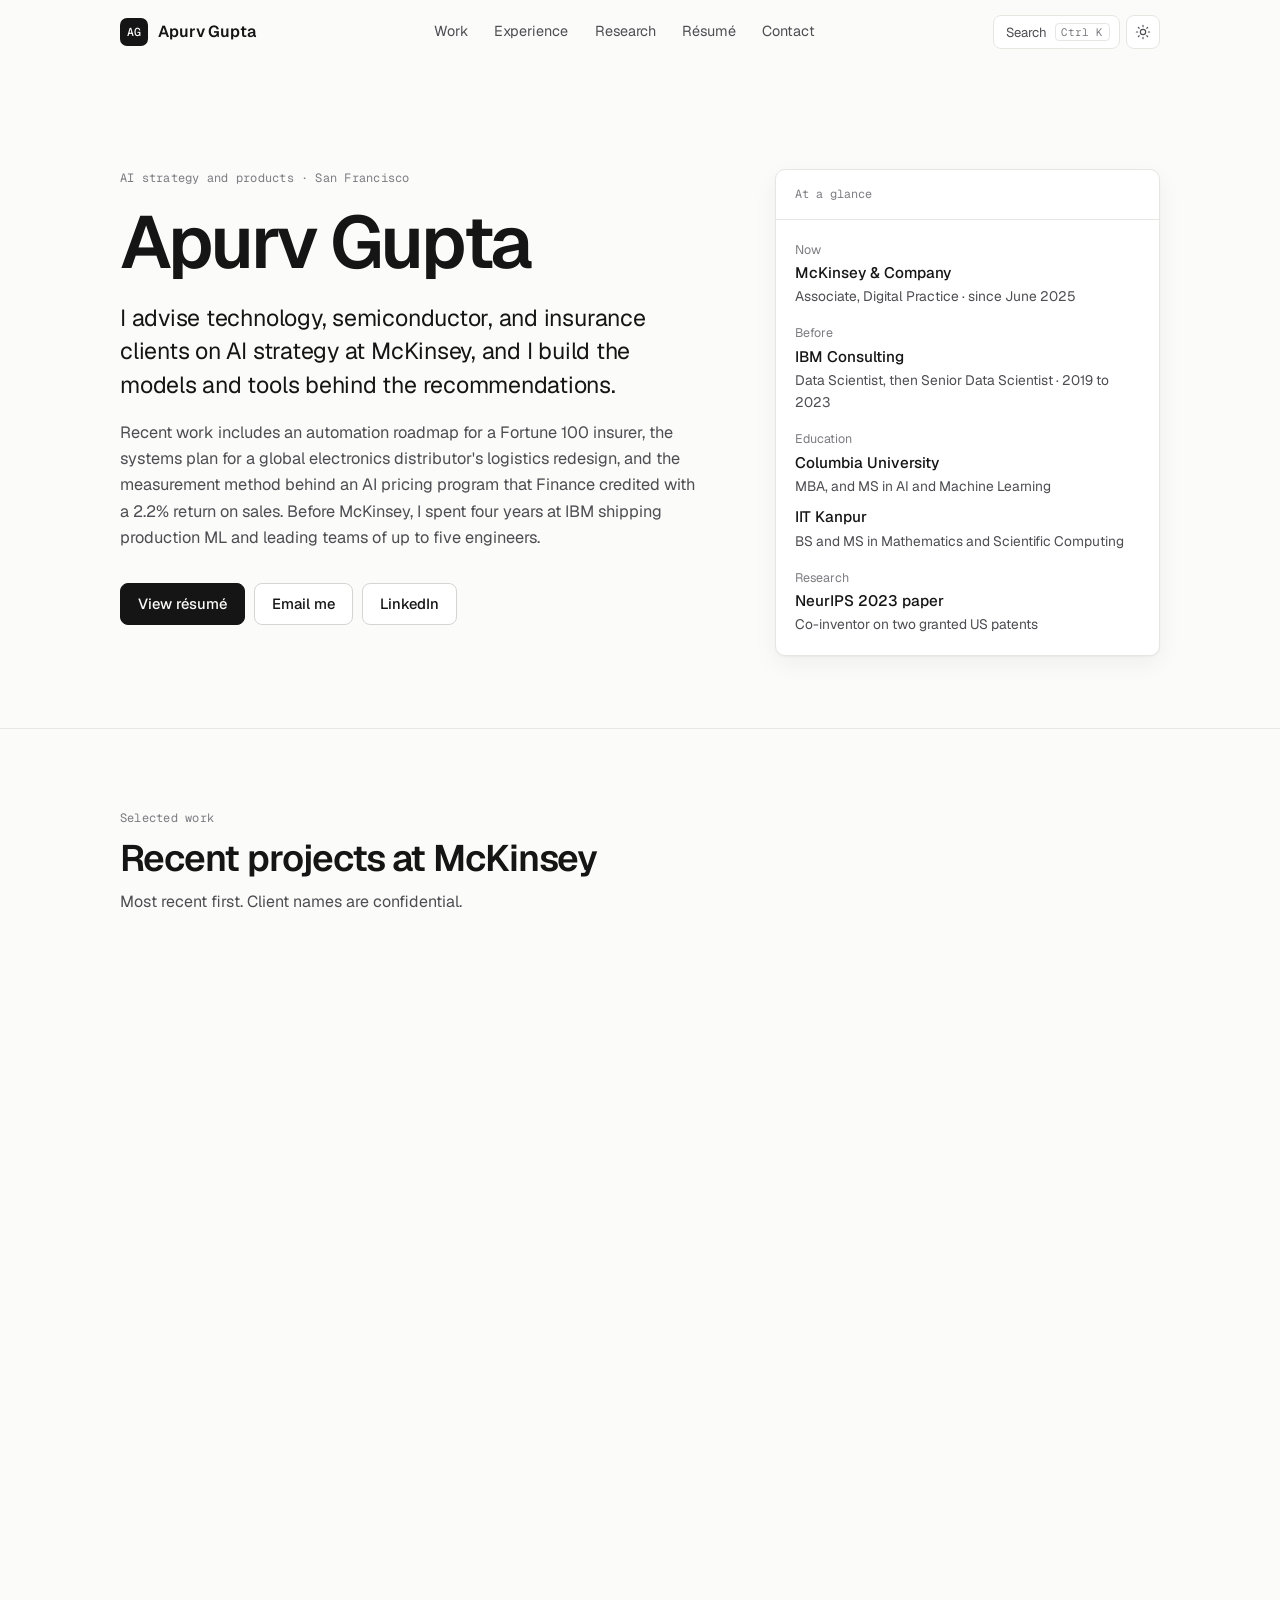
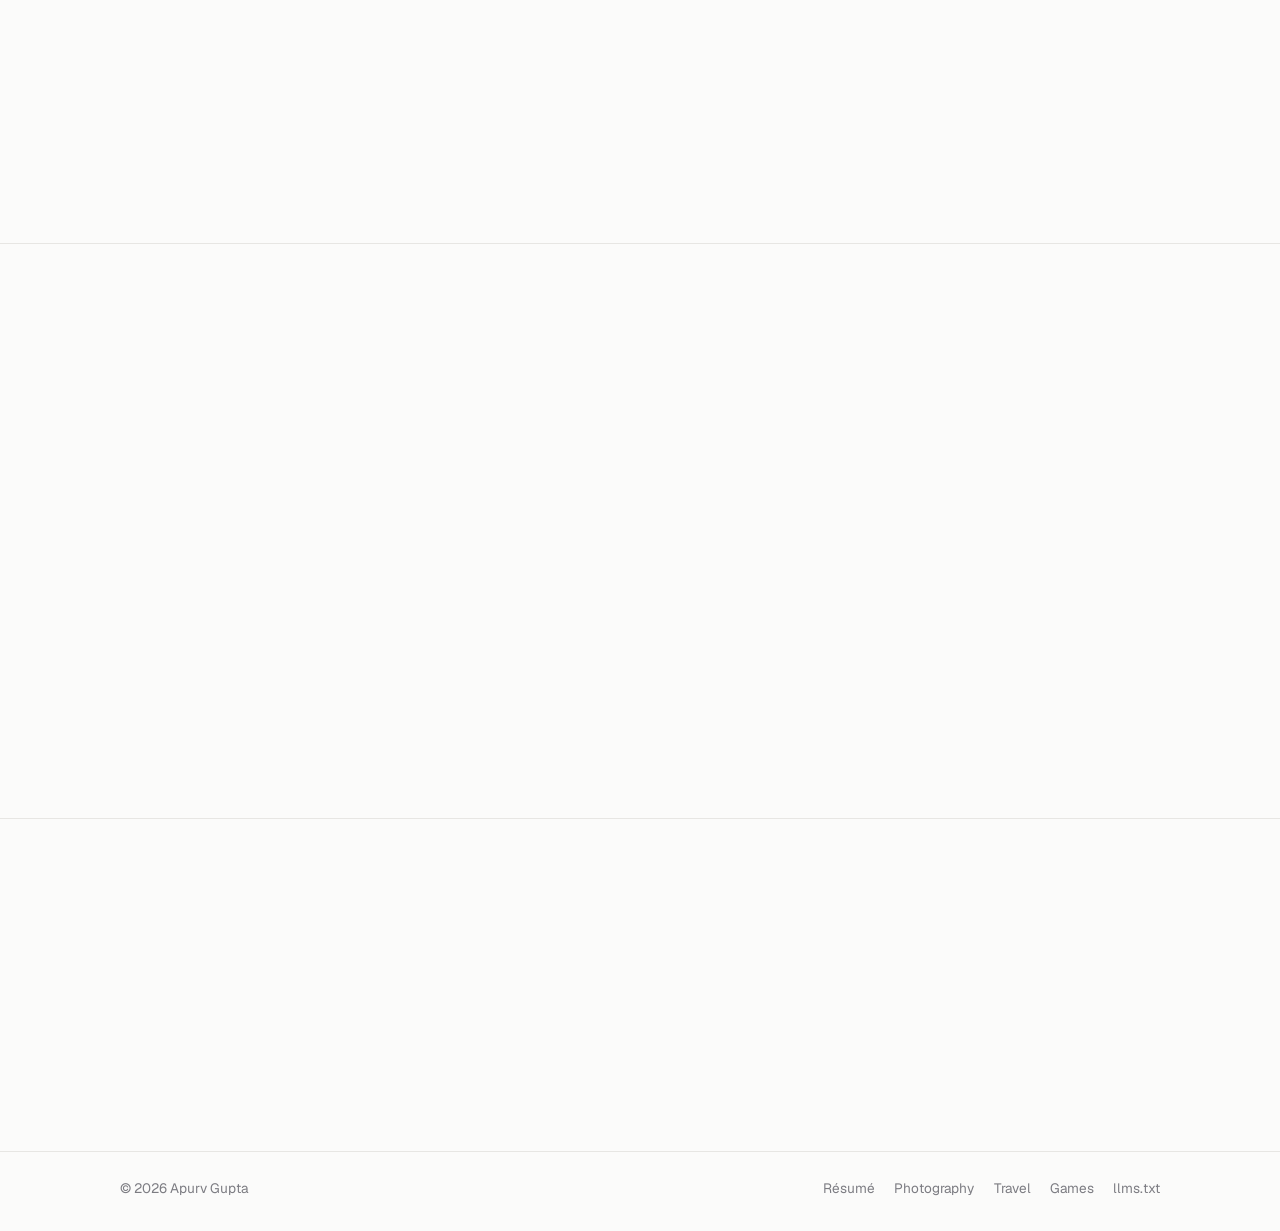
==== commit d8a54abb: "Add research thumbnails and GoatCounter analytics, reformat patent numbers, tighten copy" ====
--- a/index.html
+++ b/index.html
@@ -3,7 +3,7 @@
   <head>
     <meta charset="UTF-8" />
     <meta name="viewport" content="width=device-width, initial-scale=1.0" />
-    <meta http-equiv="Content-Security-Policy" content="default-src 'self'; script-src 'self'; style-src 'self'; font-src 'self'; img-src 'self' data:; connect-src 'self'; object-src 'none'; base-uri 'self'; form-action 'none'; upgrade-insecure-requests" />
+    <meta http-equiv="Content-Security-Policy" content="default-src 'self'; script-src 'self'; style-src 'self'; font-src 'self'; img-src 'self' data: https://aourvg.goatcounter.com; connect-src 'self' https://aourvg.goatcounter.com; object-src 'none'; base-uri 'self'; form-action 'none'; upgrade-insecure-requests" />
     <meta name="referrer" content="strict-origin-when-cross-origin" />
     <meta
       name="description"
@@ -23,10 +23,11 @@
     <link rel="alternate" type="text/plain" href="llms.txt" title="Profile for AI agents (llms.txt)" />
     <title>Apurv Gupta | AI strategy and products</title>
 
-    <script src="theme.js?v=20261117e"></script>
+    <script src="theme.js?v=20261125a"></script>
     <link rel="icon" href="favicon.svg" type="image/svg+xml" />
-    <link rel="stylesheet" href="styles.css?v=20261117e" />
-    <script src="script.js?v=20261117e" defer></script>
+    <link rel="stylesheet" href="styles.css?v=20261125a" />
+    <script src="script.js?v=20261125a" defer></script>
+    <script src="count.js?v=20261125a" data-goatcounter="https://aourvg.goatcounter.com/count" async></script>
     <script type="application/ld+json">
       {
         "@context": "https://schema.org",
@@ -90,8 +91,8 @@
           </p>
           <div class="hero-actions">
             <a class="btn btn-primary" href="resume.html">View résumé</a>
-            <a class="btn" href="mailto:apurvatwork@gmail.com">Email me</a>
-            <a class="btn" href="https://www.linkedin.com/in/apurvji" target="_blank" rel="noopener noreferrer">LinkedIn</a>
+            <a class="btn" href="mailto:apurvatwork@gmail.com" data-goatcounter-click="email-hero" data-goatcounter-title="Email (hero)">Email me</a>
+            <a class="btn" href="https://www.linkedin.com/in/apurvji" target="_blank" rel="noopener noreferrer" data-goatcounter-click="linkedin-hero" data-goatcounter-title="LinkedIn (hero)">LinkedIn</a>
           </div>
         </div>
 
@@ -143,15 +144,15 @@
             <div class="row" id="erp">
               <span class="when">2026</span>
               <h3>ERP data-access benchmark<span>Global enterprise software company</span></h3>
-              <p>Benchmarked how four major ERP platforms let customers extract their data, in three weeks, as the only associate on the team.</p>
+              <p>Benchmarked how four ERP platforms let customers extract their data, in three weeks, as the only associate on the team.</p>
             </div>
             <div class="row" id="semis">
-              <span class="when">2025–26</span>
+              <span class="when">2025-26</span>
               <h3>Data-center and planning strategy<span>Leading semiconductor company</span></h3>
               <p>Drafted the data-center business plan and redesigned the annual strategic-planning process for an executive workshop.</p>
             </div>
             <div class="row" id="pricing">
-              <span class="when">2025–26</span>
+              <span class="when">2025-26</span>
               <h3>AI pricing impact measurement<span>S&amp;P 500 data-infrastructure company</span></h3>
               <p>Owned impact measurement for an AI deal-scoring model as junior engagement manager. Finance credited the program with a 2.2% return on sales.</p>
             </div>
@@ -167,7 +168,7 @@
             <a class="row" id="quoting" href="https://www.mckinsey.com/capabilities/growth-marketing-and-sales/solutions/periscope/solutions/b2b-pricing-solutions/deal-execution-optimization" target="_blank" rel="noopener noreferrer">
               <span class="when">2026</span>
               <h3>Agentic quoting tool<span>Periscope by McKinsey</span></h3>
-              <p>Hardened the pricing engine of an agentic quote-and-pricing tool, now live and used by a global PC maker. <span class="go">View ↗</span></p>
+              <p>Hardened the pricing engine of an agentic quoting tool, now live and used by a global PC maker. <span class="go">View ↗</span></p>
             </a>
           </div>
         </div>
@@ -185,7 +186,7 @@
 
           <div class="rows reveal">
             <div class="row">
-              <span class="when">2025–now</span>
+              <span class="when">Since 2025</span>
               <h3>Associate, Digital Practice<span>McKinsey &amp; Company · San Francisco</span></h3>
               <p>AI pricing, supply-chain systems, knowledge management, agentic tools, AI inference economics, and ERP data access. Junior engagement manager twice.</p>
             </div>
@@ -195,12 +196,12 @@
               <p>Embodied AI and robotics strategy, and privacy-enhancing technologies for about 2 billion Samsung devices.</p>
             </div>
             <div class="row">
-              <span class="when">2021–23</span>
+              <span class="when">2021-23</span>
               <h3>Senior Data Scientist<span>IBM Consulting · Bengaluru</span></h3>
               <p>Managed 5 direct reports on a workforce-forecasting platform live in 18 countries, and built the evaluation pipeline for a chatbot that handled 5M+ conversations.</p>
             </div>
             <div class="row">
-              <span class="when">2019–21</span>
+              <span class="when">2019-21</span>
               <h3>Data Scientist<span>IBM Consulting · Bengaluru</span></h3>
               <p>Built an all-weather gauge reader deployed on a Boston Dynamics Spot robot, which led to two granted US patents. IBM Spark Award of Excellence.</p>
             </div>
@@ -216,39 +217,46 @@
               <h2 id="research-title">Papers, patents, and code</h2>
             </div>
           </div>
-          <div class="rows reveal">
-            <a class="row" href="https://proceedings.neurips.cc/paper_files/paper/2023/hash/0266d95023740481d22d437aa8aba0e9-Abstract-Conference.html" target="_blank" rel="noopener noreferrer">
+          <div class="rows media reveal">
+            <a class="row" href="https://proceedings.neurips.cc/paper_files/paper/2023/hash/0266d95023740481d22d437aa8aba0e9-Abstract-Conference.html" target="_blank" rel="noopener noreferrer" data-goatcounter-click="paper-neurips-2023" data-goatcounter-title="NeurIPS 2023 paper">
               <span class="when">NeurIPS 2023</span>
-              <h3>Batchnorm Allows Unsupervised Radial Attacks<span>Second of four authors</span></h3>
+              <span class="thumb"><img src="assets/research/neurips-2023-hypersphere.png" alt="Figure 1 of the paper: image latents on a hypersphere" width="288" height="216" loading="lazy" decoding="async" /></span>
+              <h3>Batchnorm Allows Unsupervised Radial Attacks<span>Main conference</span></h3>
               <p>Batch-normalized image models can be attacked without labels, using only intermediate representations. <span class="go">Paper ↗</span></p>
             </a>
-            <a class="row" href="https://openreview.net/forum?id=92DijVF2Ryv" target="_blank" rel="noopener noreferrer">
+            <a class="row" href="https://openreview.net/forum?id=92DijVF2Ryv" target="_blank" rel="noopener noreferrer" data-goatcounter-click="paper-neurips-2022-workshop" data-goatcounter-title="NeurIPS 2022 workshop paper">
               <span class="when">NeurIPS 2022</span>
+              <span class="thumb"><img src="assets/research/neurips-2022-attack-path.png" alt="Figure 1 of the paper: the attack path across the latent hypersphere" width="288" height="216" loading="lazy" decoding="async" /></span>
               <h3>Geometric Attacks on Batch Normalization<span>ML Safety Workshop</span></h3>
               <p>The workshop paper that led to the 2023 result. <span class="go">OpenReview ↗</span></p>
             </a>
-            <a class="row" href="https://patents.google.com/patent/US12561950B2/en" target="_blank" rel="noopener noreferrer">
+            <a class="row" href="https://patents.google.com/patent/US12561950B2/en" target="_blank" rel="noopener noreferrer" data-goatcounter-click="patent-US12561950B2" data-goatcounter-title="Patent US12561950B2">
               <span class="when">Patent, 2026</span>
-              <h3>US 12,561,950 B2<span>Co-inventor</span></h3>
+              <span class="thumb"><img src="assets/research/patent-gauge-reading.png" alt="Patent drawing: a pressure gauge after orientation correction" width="288" height="216" loading="lazy" decoding="async" /></span>
+              <h3>US12561950B2<span>Co-inventor</span></h3>
               <p>AI system and method for automatic analog gauge reading. <span class="go">Patent ↗</span></p>
             </a>
-            <a class="row" href="https://patents.google.com/patent/US12249041B2/en" target="_blank" rel="noopener noreferrer">
+            <a class="row" href="https://patents.google.com/patent/US12249041B2/en" target="_blank" rel="noopener noreferrer" data-goatcounter-click="patent-US12249041B2" data-goatcounter-title="Patent US12249041B2">
               <span class="when">Patent, 2025</span>
-              <h3>US 12,249,041 B2<span>Co-inventor</span></h3>
+              <span class="thumb"><img src="assets/research/patent-oblique-rectification.png" alt="Patent drawing: an oblique gauge photo next to its rectified version" width="288" height="216" loading="lazy" decoding="async" /></span>
+              <h3>US12249041B2<span>Co-inventor</span></h3>
               <p>Oblique image rectification. <span class="go">Patent ↗</span></p>
             </a>
-            <a class="row" href="https://github.com/apurvg14/agentic-coding-evals" target="_blank" rel="noopener noreferrer">
+            <a class="row" href="https://github.com/apurvg14/agentic-coding-evals" target="_blank" rel="noopener noreferrer" data-goatcounter-click="repo-agentic-coding-evals" data-goatcounter-title="Agentic Coding Evals repo">
               <span class="when">Open source</span>
+              <span class="thumb"><img src="assets/research/agentic-coding-evals.svg" alt="Grid of the 16 tasks: 3 fail once the spec is vague" width="288" height="216" loading="lazy" decoding="async" /></span>
               <h3>Agentic Coding Evals<span>MIT license</span></h3>
               <p>Tests whether coding agents still pass 16 hidden-test tasks after vague specs, misleading comments, or distractor files are added. <span class="go">GitHub ↗</span></p>
             </a>
-            <a class="row" href="https://github.com/apurvg14/math-reasoning-evals" target="_blank" rel="noopener noreferrer">
+            <a class="row" href="https://github.com/apurvg14/math-reasoning-evals" target="_blank" rel="noopener noreferrer" data-goatcounter-click="repo-math-reasoning-evals" data-goatcounter-title="Math Reasoning Evals repo">
               <span class="when">Open source</span>
+              <span class="thumb"><img src="assets/research/math-reasoning-evals.svg" alt="Grid of the 15 problems: 2 fail after rewording" width="288" height="216" loading="lazy" decoding="async" /></span>
               <h3>Math Reasoning Evals<span>Benchmark</span></h3>
               <p>Tests whether LLMs still solve math word problems after rewording that keeps the answer the same. <span class="go">GitHub ↗</span></p>
             </a>
-            <a class="row" href="https://github.com/apurvg14/tripwire-rogue-agent-monitor" target="_blank" rel="noopener noreferrer">
+            <a class="row" href="https://github.com/apurvg14/tripwire-rogue-agent-monitor" target="_blank" rel="noopener noreferrer" data-goatcounter-click="repo-tripwire" data-goatcounter-title="Tripwire repo">
               <span class="when">Open source</span>
+              <span class="thumb"><img src="assets/research/tripwire-office.jpg" alt="Tripwire demo: a third agent breaks the tie and flags the odd one out" width="288" height="216" loading="lazy" decoding="async" /></span>
               <h3>Tripwire<span>Agent safety</span></h3>
               <p>Finds the rogue agent in a team of AI bookkeepers. In 1,000 simulated games it fires 0.1 honest agents per game, against 1.9 for a strike-both baseline. <span class="go">GitHub ↗</span></p>
             </a>
@@ -309,12 +317,12 @@
           </div>
           <div class="reveal">
             <div class="email-row">
-              <a class="email" href="mailto:apurvatwork@gmail.com">apurvatwork@gmail.com</a>
-              <button class="btn copy-btn" type="button"><span class="label-text">Copy</span><span class="done">Copied</span></button>
+              <a class="email" href="mailto:apurvatwork@gmail.com" data-goatcounter-click="email-contact" data-goatcounter-title="Email (contact)">apurvatwork@gmail.com</a>
+              <button class="btn copy-btn" type="button" data-goatcounter-click="email-copy" data-goatcounter-title="Copy email"><span class="label-text">Copy</span><span class="done">Copied</span></button>
             </div>
             <div class="contact-links">
-              <a href="https://www.linkedin.com/in/apurvji" target="_blank" rel="noopener noreferrer">LinkedIn ↗</a>
-              <a href="https://github.com/apurvg14" target="_blank" rel="noopener noreferrer">GitHub ↗</a>
+              <a href="https://www.linkedin.com/in/apurvji" target="_blank" rel="noopener noreferrer" data-goatcounter-click="linkedin-contact" data-goatcounter-title="LinkedIn (contact)">LinkedIn ↗</a>
+              <a href="https://github.com/apurvg14" target="_blank" rel="noopener noreferrer" data-goatcounter-click="github-contact" data-goatcounter-title="GitHub (contact)">GitHub ↗</a>
               <a href="resume.html">Résumé →</a>
             </div>
           </div>
@@ -330,7 +338,7 @@
           <a href="photography.html">Photography</a>
           <a href="travel.html">Travel</a>
           <a href="games.html">Games</a>
-          <a href="llms.txt" title="A plain-text profile for AI assistants and agents">llms.txt</a>
+          <a href="llms.txt" title="A plain-text profile for AI assistants and agents" data-goatcounter-click="llms-txt" data-goatcounter-title="llms.txt">llms.txt</a>
         </nav>
       </div>
     </footer>
--- a/styles.css
+++ b/styles.css
@@ -572,6 +572,35 @@
   font-size: 0.85rem;
 }
 
+.rows.media .row {
+  grid-template-columns: 7.5rem 6rem minmax(0, 0.9fr) minmax(0, 1.25fr);
+  align-items: center;
+}
+
+.row .thumb {
+  display: block;
+  aspect-ratio: 4 / 3;
+  overflow: hidden;
+  border: 1px solid var(--border);
+  border-radius: 6px;
+  background: #fff;
+  transition: border-color 0.15s ease;
+}
+
+.row .thumb img {
+  width: 100%;
+  height: 100%;
+  object-fit: cover;
+}
+
+a.row:hover .thumb {
+  border-color: var(--border-2);
+}
+
+[data-theme="dark"] .row .thumb img {
+  filter: brightness(0.9);
+}
+
 .subhead {
   margin: 2.2rem 0 0.4rem;
   color: var(--text-3);
@@ -1517,6 +1546,22 @@
     margin-top: 0.2rem;
   }
 
+  .rows.media .row {
+    grid-template-columns: 4.75rem minmax(0, 1fr);
+    column-gap: 1rem;
+    align-items: start;
+  }
+
+  .rows.media .row > * {
+    grid-column: 2;
+  }
+
+  .rows.media .row .thumb {
+    grid-column: 1;
+    grid-row: 1 / span 3;
+    margin-top: 0.15rem;
+  }
+
   .cards,
   .cards-2,
   .photo-grid,
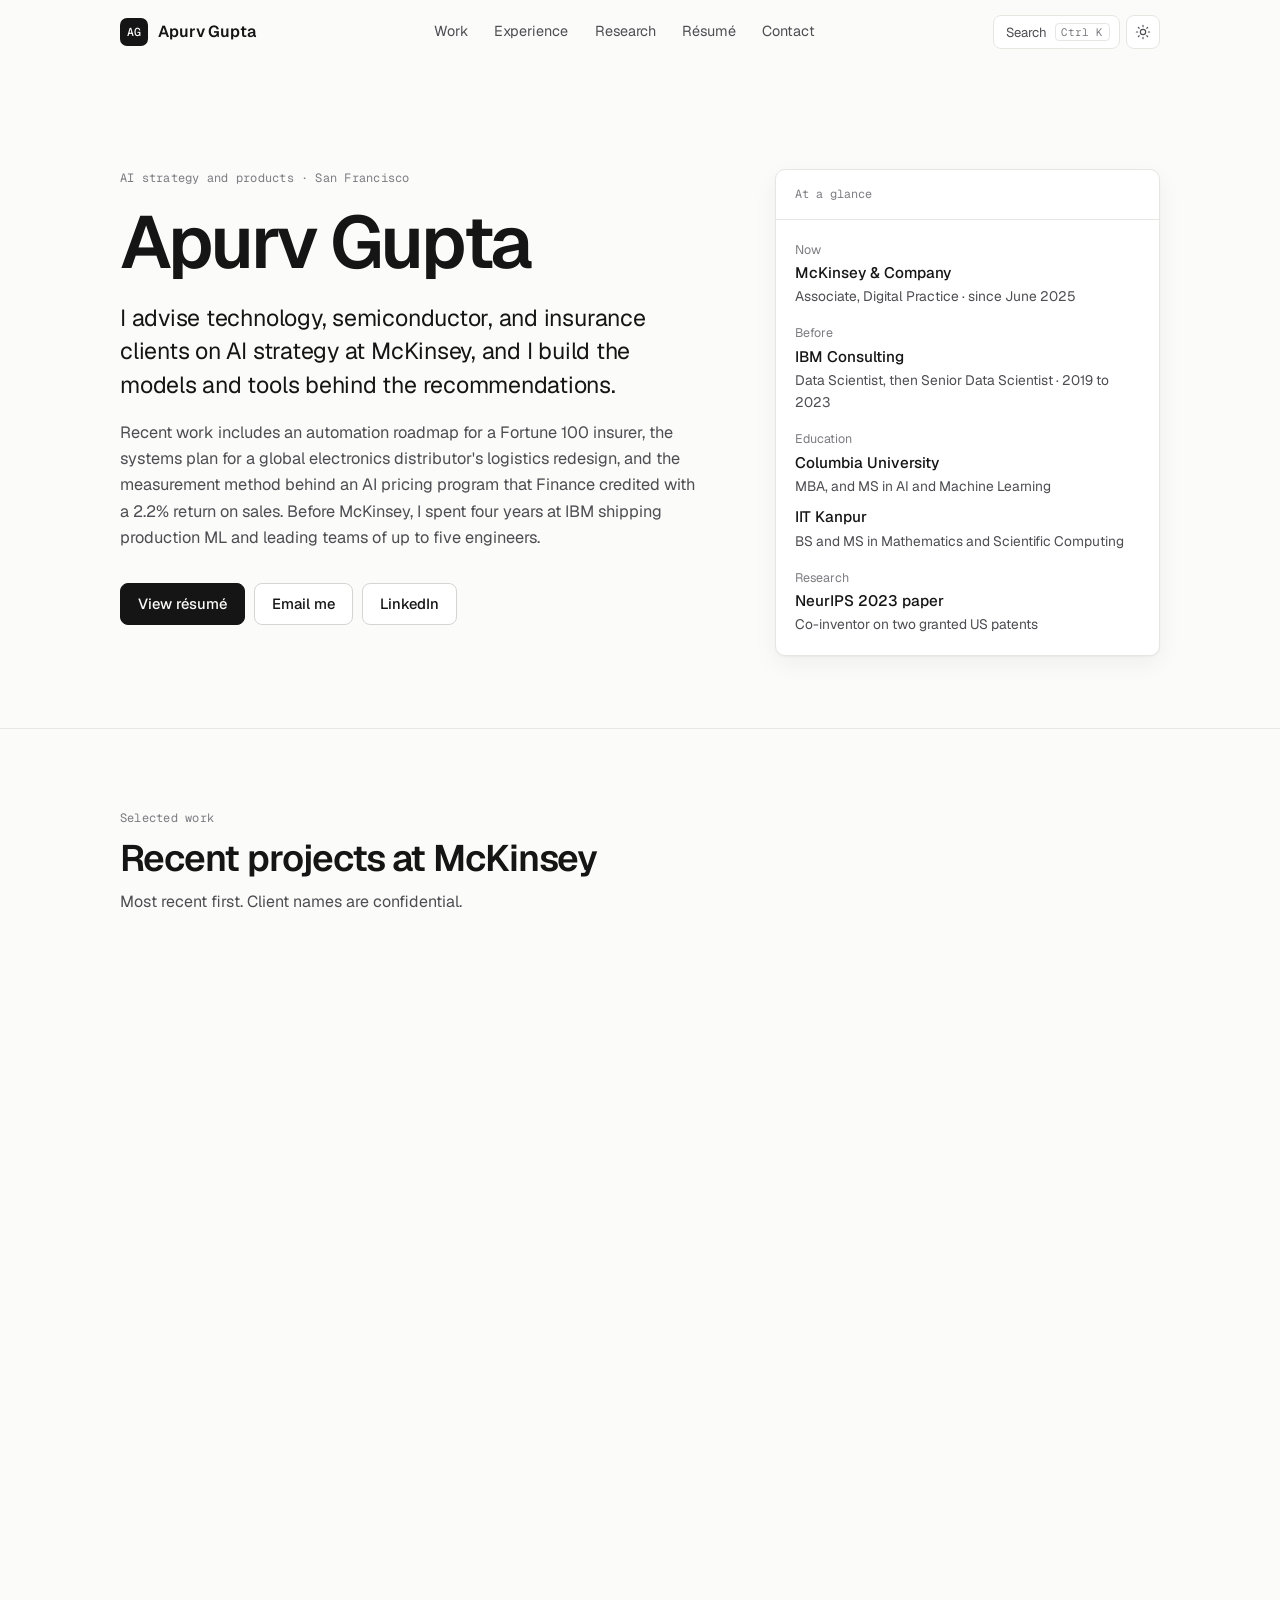
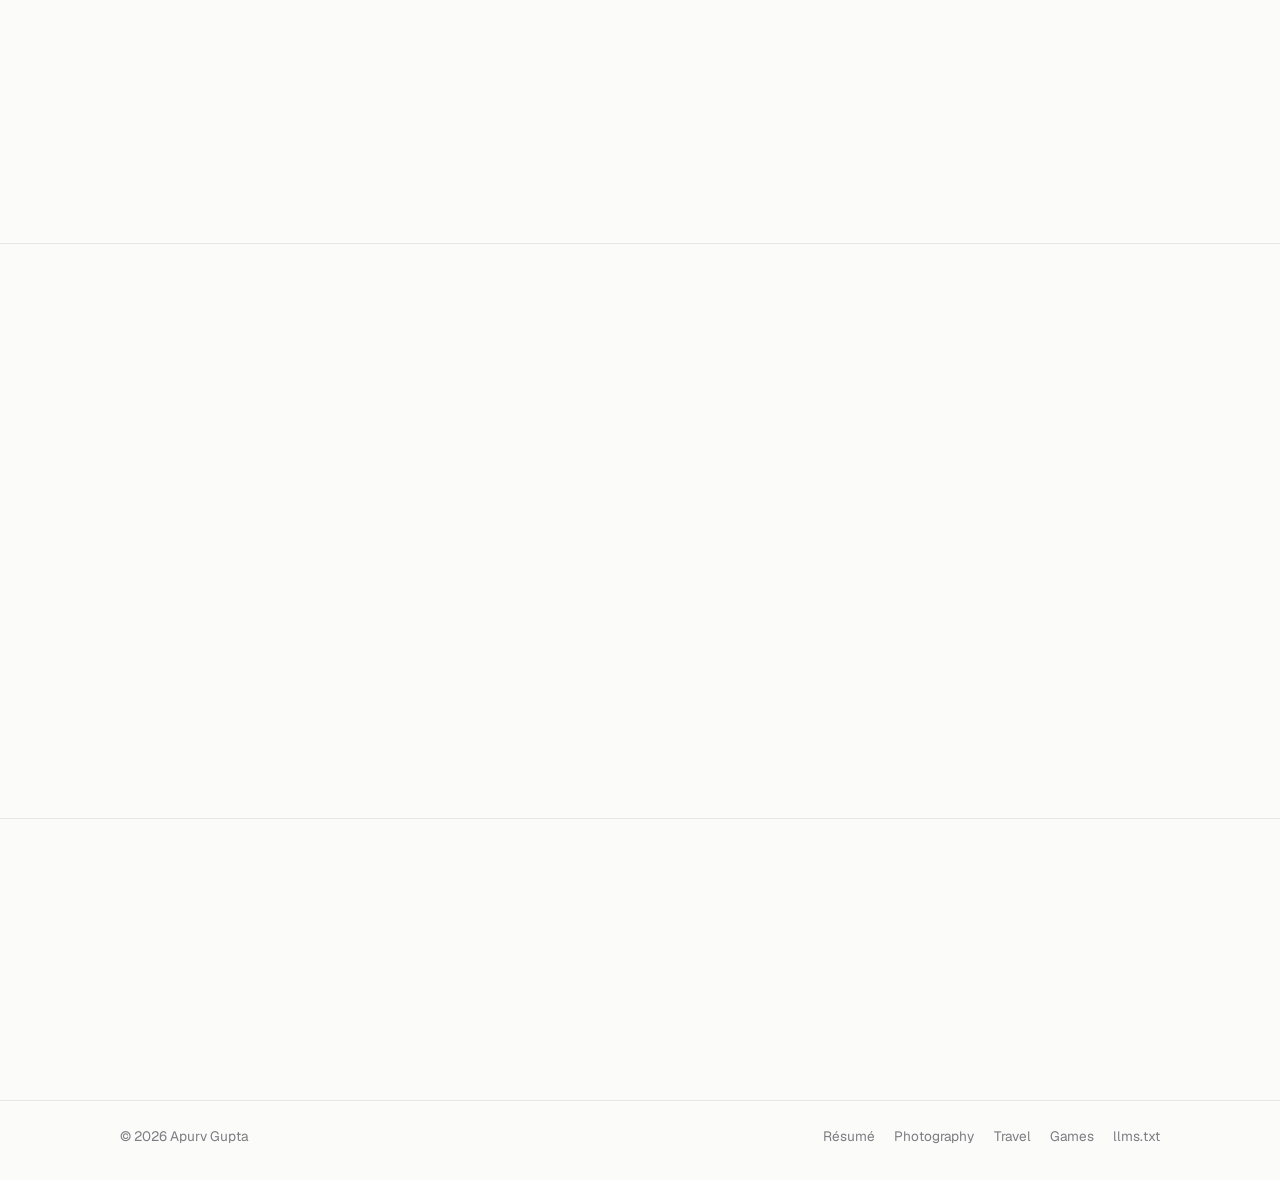
==== commit 0205b113: "Remove role-interest line from contact section and llms.txt" ====
--- a/index.html
+++ b/index.html
@@ -310,10 +310,7 @@
           <div class="reveal">
             <span class="label">Contact</span>
             <h2 id="contact-title">Let's talk</h2>
-            <p>
-              Email is the best way to reach me. I'm interested in technical AI product leadership,
-              technical strategy, and founder-adjacent Chief of Staff roles.
-            </p>
+            <p>Email is the best way to reach me.</p>
           </div>
           <div class="reveal">
             <div class="email-row">
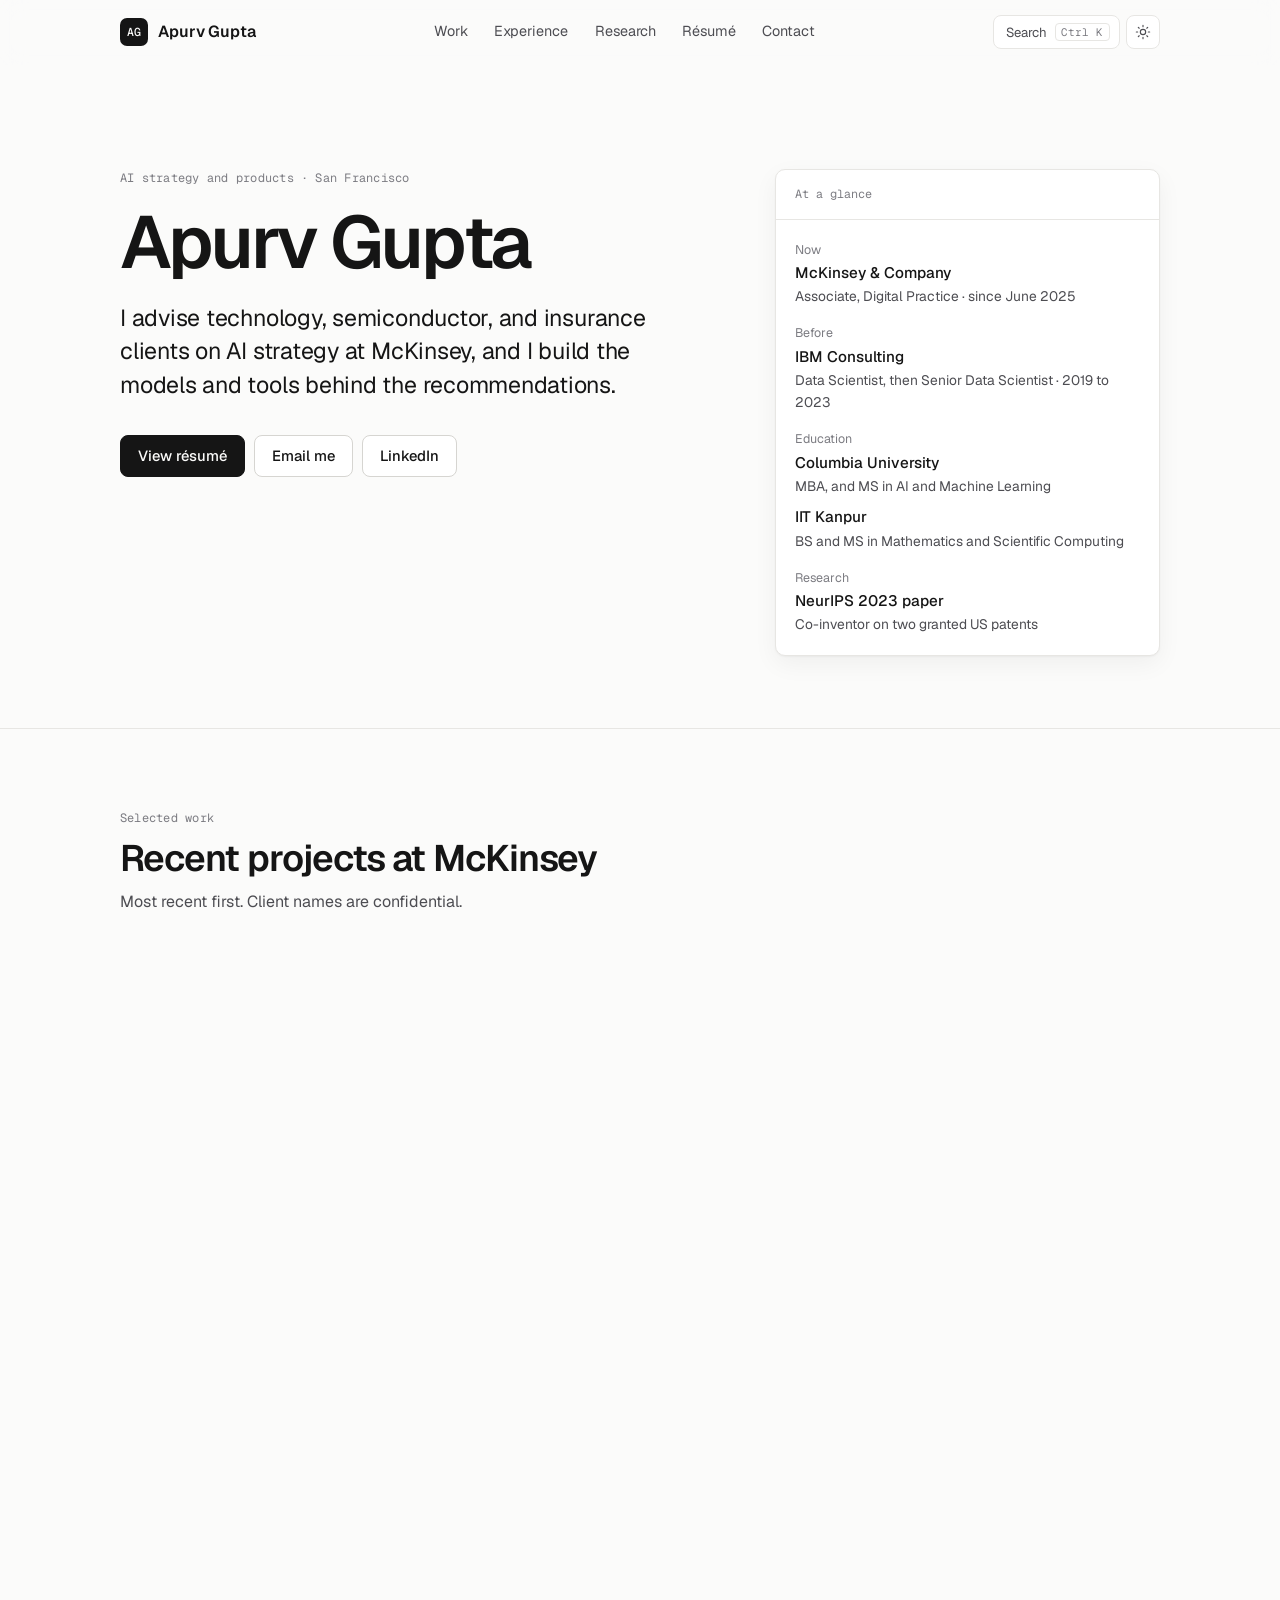
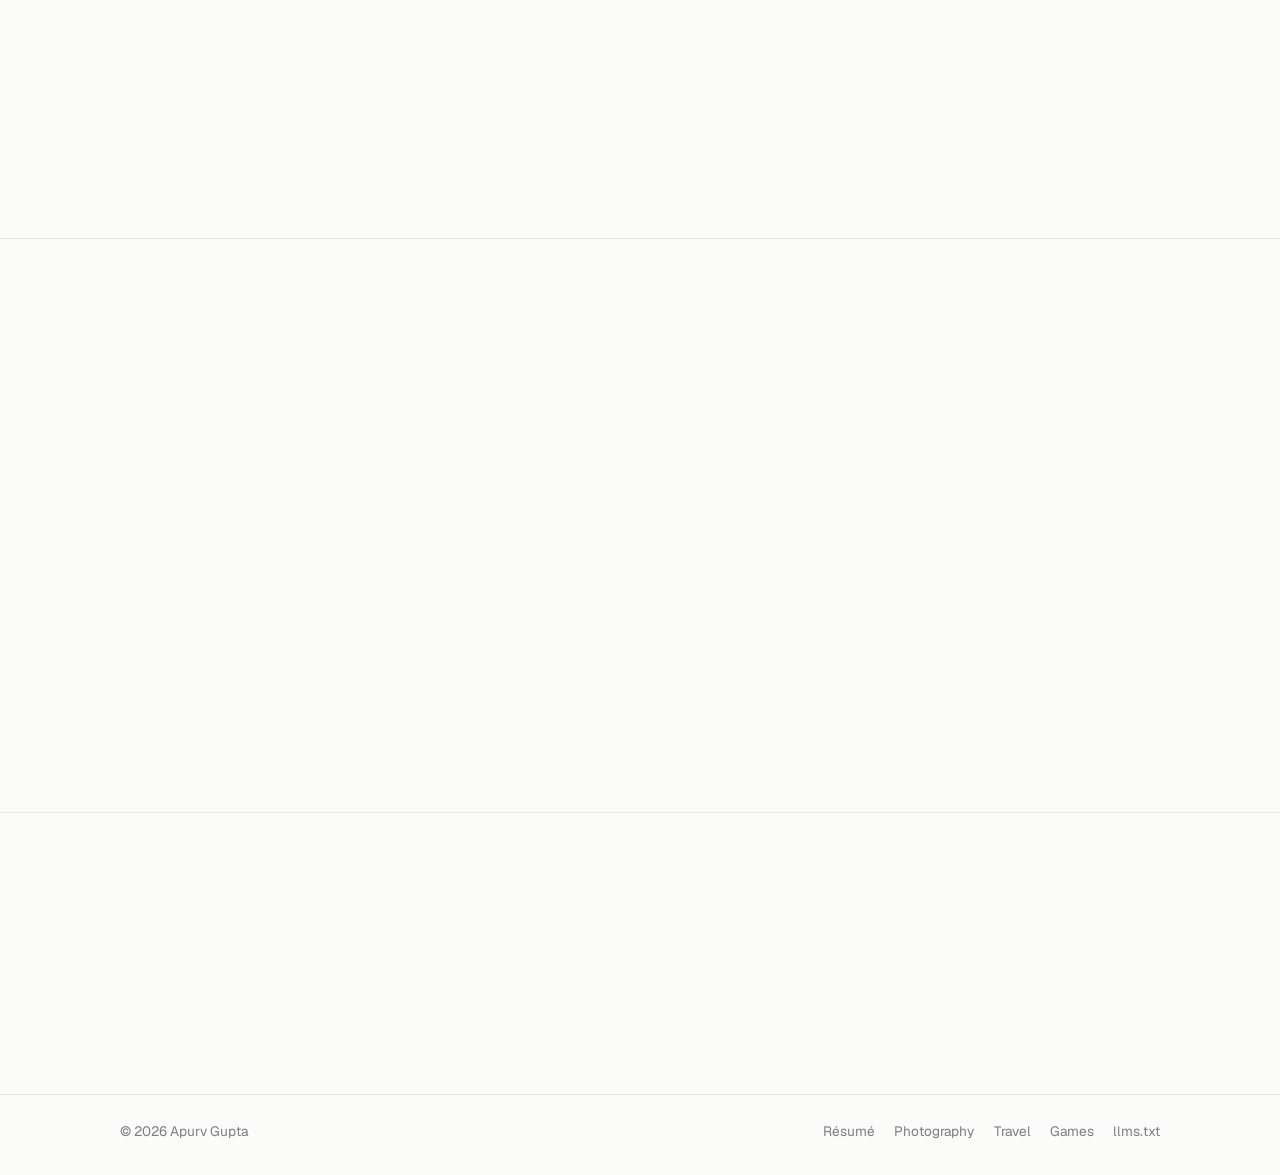
==== commit 3ae1c29c: "Trim hero intro, ERP row, photography and games descriptions" ====
--- a/index.html
+++ b/index.html
@@ -25,7 +25,7 @@
 
     <script src="theme.js?v=20261125a"></script>
     <link rel="icon" href="favicon.svg" type="image/svg+xml" />
-    <link rel="stylesheet" href="styles.css?v=20261125a" />
+    <link rel="stylesheet" href="styles.css?v=20261127a" />
     <script src="script.js?v=20261125a" defer></script>
     <script src="count.js?v=20261125a" data-goatcounter="https://aourvg.goatcounter.com/count" async></script>
     <script type="application/ld+json">
@@ -83,12 +83,6 @@
             I advise technology, semiconductor, and insurance clients on AI strategy at McKinsey, and I
             build the models and tools behind the recommendations.
           </p>
-          <p class="body">
-            Recent work includes an automation roadmap for a Fortune 100 insurer, the systems plan for a
-            global electronics distributor's logistics redesign, and the measurement method behind an AI
-            pricing program that Finance credited with a 2.2% return on sales. Before McKinsey, I spent
-            four years at IBM shipping production ML and leading teams of up to five engineers.
-          </p>
           <div class="hero-actions">
             <a class="btn btn-primary" href="resume.html">View résumé</a>
             <a class="btn" href="mailto:apurvatwork@gmail.com" data-goatcounter-click="email-hero" data-goatcounter-title="Email (hero)">Email me</a>
@@ -144,7 +138,7 @@
             <div class="row" id="erp">
               <span class="when">2026</span>
               <h3>ERP data-access benchmark<span>Global enterprise software company</span></h3>
-              <p>Benchmarked how four ERP platforms let customers extract their data, in three weeks, as the only associate on the team.</p>
+              <p>Benchmarked how four ERP platforms let customers extract their data.</p>
             </div>
             <div class="row" id="semis">
               <span class="when">2025-26</span>
@@ -276,7 +270,7 @@
             <a class="card reveal" href="photography.html">
               <div class="card-thumb"><img src="assets/photography/silent-witness.jpg" alt="" width="640" height="640" loading="lazy" /></div>
               <h3>Photography</h3>
-              <p>Six photographs from @photonovelist, 2020 to 2024.</p>
+              <p>From @photonovelist, 2020 to 2024.</p>
             </a>
             <a class="card reveal" href="travel.html">
               <div class="card-thumb map" aria-hidden="true">
@@ -299,7 +293,7 @@
                 <span class="tag">Assassin's Creed</span><span class="tag">Metal Gear Solid</span><span class="tag">Ghost of Tsushima</span><span class="tag">Uncharted</span><span class="tag">Tomb Raider</span><span class="tag">Horizon Zero Dawn</span>
               </div>
               <h3>Games</h3>
-              <p>A running list. Assassin's Creed takes up a lot of it.</p>
+              <p>A running list.</p>
             </a>
           </div>
         </div>
--- a/styles.css
+++ b/styles.css
@@ -397,13 +397,6 @@
   letter-spacing: -0.01em;
 }
 
-.hero .body {
-  margin-top: 1.1rem;
-  max-width: 38rem;
-  color: var(--text-2);
-  font-size: 1.02rem;
-}
-
 .hero-actions {
   display: flex;
   flex-wrap: wrap;
@@ -1626,10 +1619,20 @@
     --accent: #111;
   }
 
+  @page {
+    size: letter;
+    margin: 0.5in 0.6in;
+  }
+
+  html {
+    font-size: 10.7pt;
+  }
+
   body {
     background: #fff;
     color: #111;
-    font-size: 10.5pt;
+    font-size: 10pt;
+    line-height: 1.42;
   }
 
   .header,
@@ -1649,8 +1652,46 @@
     color: #111;
   }
 
+  .resume-head {
+    gap: 1rem;
+    padding-bottom: 0.8rem;
+  }
+
+  .resume-head h1 {
+    font-size: 2rem;
+  }
+
+  .resume-head .summary {
+    max-width: none;
+    margin-top: 0.45rem;
+  }
+
   .r-section {
+    grid-template-columns: 6.6rem minmax(0, 1fr);
+    gap: 1rem;
+    padding: 0.75rem 0;
+  }
+
+  .r-role + .r-role {
+    margin-top: 0.85rem;
+  }
+
+  .r-role ul {
+    margin-top: 0.35rem;
+  }
+
+  .r-role li + li,
+  .r-list p + p {
+    margin-top: 0.22rem;
+  }
+
+  .r-role header,
+  .r-role .r-title {
+    break-after: avoid;
+  }
+
+  .r-role li,
+  .r-list p {
     break-inside: avoid;
-    padding: 0.7rem 0;
-  }
-}
+  }
+}
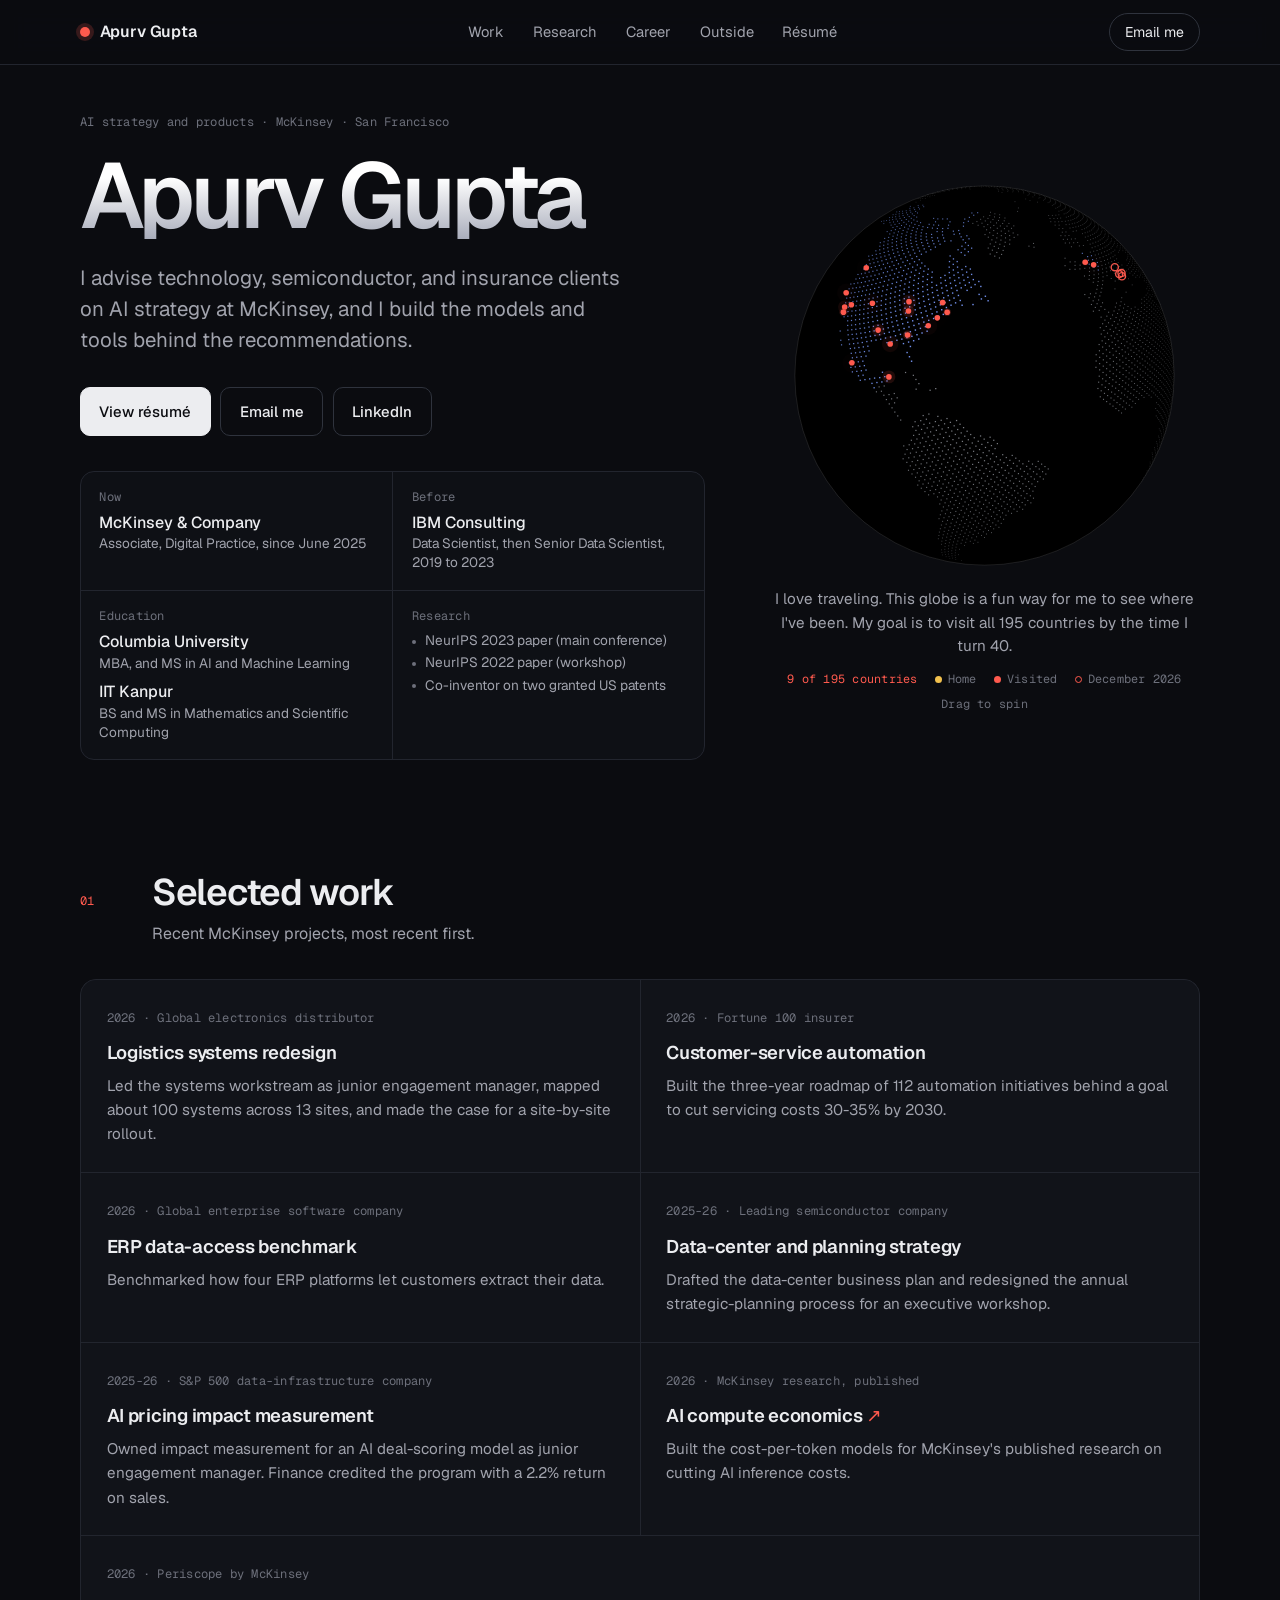
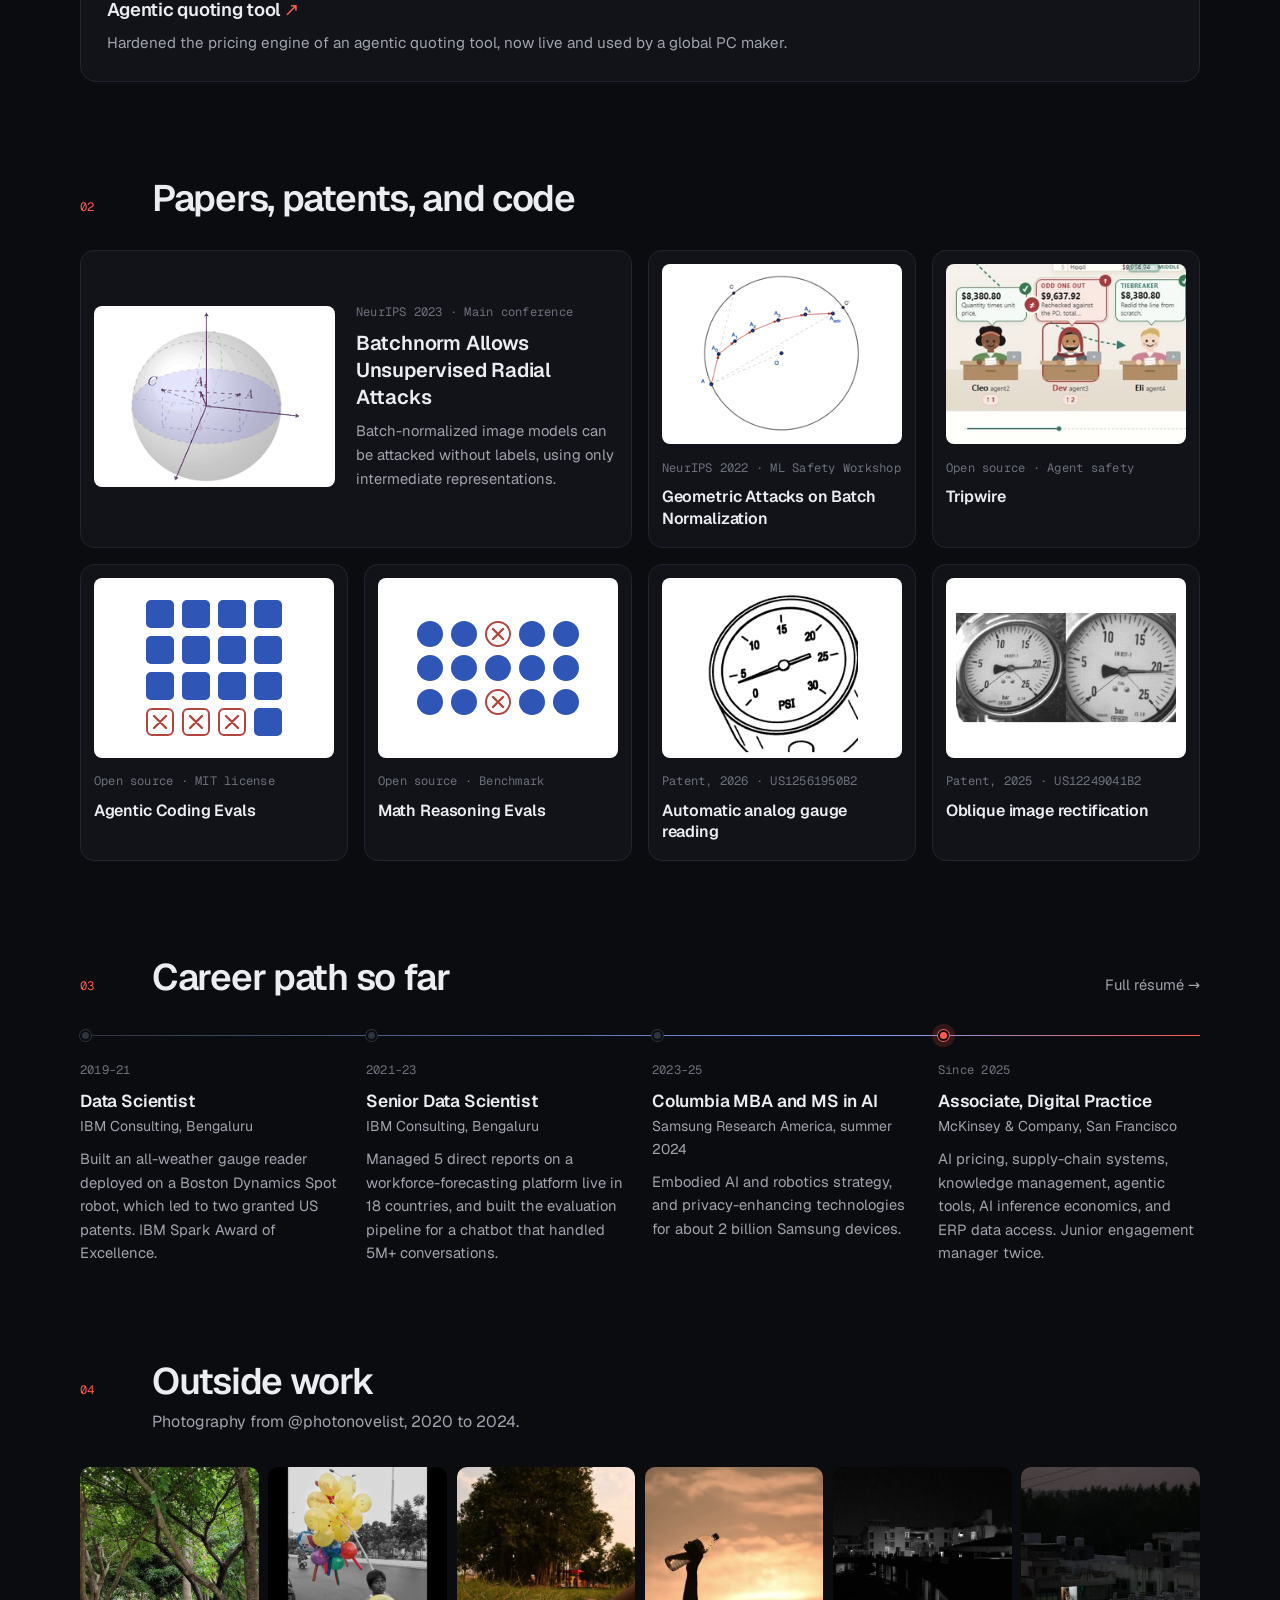
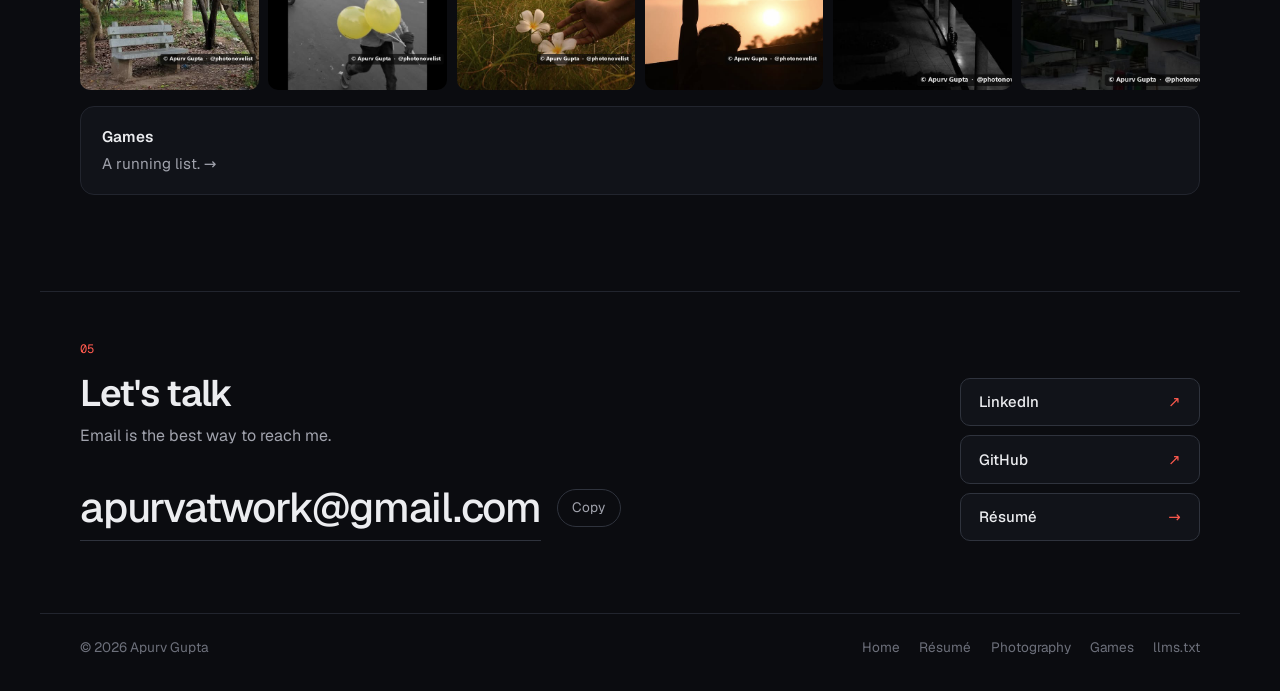
==== commit 7f9286ba: "Redesign site: dark Latent theme, travel globe, restyled resume, photography and games pages" ====
--- a/index.html
+++ b/index.html
@@ -10,7 +10,7 @@
       content="Apurv Gupta advises technology, semiconductor, and insurance clients on AI strategy at McKinsey and builds the models and tools behind the recommendations. Former IBM senior data scientist."
     />
     <meta name="author" content="Apurv Gupta" />
-    <meta name="theme-color" content="#fbfbfa" />
+    <meta name="theme-color" content="#0b0c10" />
     <meta property="og:title" content="Apurv Gupta" />
     <meta property="og:description" content="AI strategy and products at McKinsey. Former IBM senior data scientist. NeurIPS author with two granted US patents." />
     <meta property="og:type" content="website" />
@@ -23,10 +23,12 @@
     <link rel="alternate" type="text/plain" href="llms.txt" title="Profile for AI agents (llms.txt)" />
     <title>Apurv Gupta | AI strategy and products</title>
 
-    <script src="theme.js?v=20261125a"></script>
+    <script src="guard.js?v=20261127b"></script>
     <link rel="icon" href="favicon.svg" type="image/svg+xml" />
-    <link rel="stylesheet" href="styles.css?v=20261127a" />
-    <script src="script.js?v=20261125a" defer></script>
+    <link rel="stylesheet" href="styles.css?v=20261127b" />
+    <script src="globe-data.js?v=20261127b" defer></script>
+    <script src="globe.js?v=20261127b" defer></script>
+    <script src="script.js?v=20261127b" defer></script>
     <script src="count.js?v=20261125a" data-goatcounter="https://aourvg.goatcounter.com/count" async></script>
     <script type="application/ld+json">
       {
@@ -49,26 +51,20 @@
       }
     </script>
   </head>
-
-  <body id="top">
-    <a class="skip-link" href="#main">Skip to content</a>
-
-    <header class="header">
-      <div class="wrap header-inner">
-        <a class="brand" href="#top" aria-label="Apurv Gupta, home"><span class="brand-mark">AG</span>Apurv Gupta</a>
+  <body>
+    <a class="skip" href="#main">Skip to content</a>
+    <header class="top">
+      <div class="wrap top-inner">
+        <a class="mark" href="index.html" aria-label="Apurv Gupta, home"><span class="dot" aria-hidden="true"></span>Apurv Gupta</a>
         <nav class="nav" id="site-nav" aria-label="Main">
           <a href="#work">Work</a>
-          <a href="#experience">Experience</a>
           <a href="#research">Research</a>
+          <a href="#path">Career</a>
+          <a href="#outside">Outside</a>
           <a href="resume.html">Résumé</a>
-          <a href="#contact">Contact</a>
         </nav>
-        <div class="header-tools">
-          <button class="search-btn" type="button" aria-label="Search the site"><span class="search-text">Search</span><kbd data-kbd>Ctrl K</kbd></button>
-          <button class="icon-btn" type="button" data-theme-toggle aria-label="Switch theme">
-            <svg class="icon-sun" viewBox="0 0 24 24" aria-hidden="true"><circle cx="12" cy="12" r="4" /><path d="M12 2v2M12 20v2M4.93 4.93l1.41 1.41M17.66 17.66l1.41 1.41M2 12h2M20 12h2M4.93 19.07l1.41-1.41M17.66 6.34l1.41-1.41" /></svg>
-            <svg class="icon-moon" viewBox="0 0 24 24" aria-hidden="true"><path d="M21 12.79A9 9 0 1 1 11.21 3 7 7 0 0 0 21 12.79z" /></svg>
-          </button>
+        <div class="top-tools">
+          <a class="pill" href="mailto:apurvatwork@gmail.com" data-goatcounter-click="email-header" data-goatcounter-title="Email (header)">Email me</a>
           <button class="menu-btn" type="button" aria-expanded="false" aria-controls="site-nav">Menu</button>
         </div>
       </div>
@@ -76,262 +72,211 @@
 
     <main id="main">
       <section class="wrap hero">
-        <div class="reveal">
-          <span class="label">AI strategy and products · San Francisco</span>
+        <div class="hero-copy">
+          <p class="kicker">AI strategy and products · McKinsey · San Francisco</p>
           <h1>Apurv Gupta</h1>
-          <p class="lead">
-            I advise technology, semiconductor, and insurance clients on AI strategy at McKinsey, and I
-            build the models and tools behind the recommendations.
-          </p>
-          <div class="hero-actions">
-            <a class="btn btn-primary" href="resume.html">View résumé</a>
+          <p class="lead">I advise technology, semiconductor, and insurance clients on AI strategy at McKinsey, and I build the models and tools behind the recommendations.</p>
+          <div class="actions">
+            <a class="btn primary" href="resume.html" data-goatcounter-click="resume-hero" data-goatcounter-title="Résumé (hero)">View résumé</a>
             <a class="btn" href="mailto:apurvatwork@gmail.com" data-goatcounter-click="email-hero" data-goatcounter-title="Email (hero)">Email me</a>
             <a class="btn" href="https://www.linkedin.com/in/apurvji" target="_blank" rel="noopener noreferrer" data-goatcounter-click="linkedin-hero" data-goatcounter-title="LinkedIn (hero)">LinkedIn</a>
           </div>
-        </div>
-
-        <aside class="glance reveal" aria-labelledby="glance-title">
-          <h2 id="glance-title">At a glance</h2>
-          <dl>
+          <dl class="facts" aria-label="At a glance">
+            <div><dt>Now</dt><dd>McKinsey &amp; Company<span>Associate, Digital Practice, since June 2025</span></dd></div>
+            <div><dt>Before</dt><dd>IBM Consulting<span>Data Scientist, then Senior Data Scientist, 2019 to 2023</span></dd></div>
+            <div><dt>Education</dt><dd>Columbia University<span>MBA, and MS in AI and Machine Learning</span></dd><dd>IIT Kanpur<span>BS and MS in Mathematics and Scientific Computing</span></dd></div>
+            <div><dt>Research</dt><dd class="list"><span>NeurIPS 2023 paper (main conference)</span><span>NeurIPS 2022 paper (workshop)</span><span>Co-inventor on two granted US patents</span></dd></div>
+          </dl>
+        </div>
+        <figure class="globe">
+          <div class="globe-stage">
+            <canvas id="globe" role="img" aria-label="Globe marking 31 places I have visited in 9 countries, my hometown Bhopal, and 4 countries I will visit in December"></canvas>
+            <div class="globe-tip" hidden></div>
+          </div>
+          <figcaption>
+            <p>I love traveling. This globe is a fun way for me to see where I've been. My goal is to visit all 195 countries by the time I turn 40.</p>
+            <p class="globe-meta"><span class="red">9 of 195 countries</span><span class="key home">Home</span><span class="key been">Visited</span><span class="key next">December 2026</span><span>Drag to spin</span></p>
+          </figcaption>
+        </figure>
+      </section>
+
+      <section class="wrap block" id="work" aria-labelledby="work-title">
+        <header class="block-head">
+          <span class="num">01</span>
+          <h2 id="work-title">Selected work</h2>
+          <p>Recent McKinsey projects, most recent first.</p>
+        </header>
+        <ol class="work">
+          <li>
+            <span class="meta">2026 · Global electronics distributor</span>
+            <h3>Logistics systems redesign</h3>
+            <p>Led the systems workstream as junior engagement manager, mapped about 100 systems across 13 sites, and made the case for a site-by-site rollout.</p>
+          </li>
+          <li>
+            <span class="meta">2026 · Fortune 100 insurer</span>
+            <h3>Customer-service automation</h3>
+            <p>Built the three-year roadmap of 112 automation initiatives behind a goal to cut servicing costs 30-35% by 2030.</p>
+          </li>
+          <li>
+            <span class="meta">2026 · Global enterprise software company</span>
+            <h3>ERP data-access benchmark</h3>
+            <p>Benchmarked how four ERP platforms let customers extract their data.</p>
+          </li>
+          <li>
+            <span class="meta">2025-26 · Leading semiconductor company</span>
+            <h3>Data-center and planning strategy</h3>
+            <p>Drafted the data-center business plan and redesigned the annual strategic-planning process for an executive workshop.</p>
+          </li>
+          <li>
+            <span class="meta">2025-26 · S&amp;P 500 data-infrastructure company</span>
+            <h3>AI pricing impact measurement</h3>
+            <p>Owned impact measurement for an AI deal-scoring model as junior engagement manager. Finance credited the program with a 2.2% return on sales.</p>
+          </li>
+          <li class="linked">
+            <a href="https://www.mckinsey.com/industries/semiconductors/our-insights/frontiers-of-compute-the-technologies-to-reduce-ai-inference-costs" target="_blank" rel="noopener noreferrer" data-goatcounter-click="mck-frontiers-of-compute" data-goatcounter-title="Frontiers of compute">
+              <span class="meta">2026 · McKinsey research, published</span>
+              <h3>AI compute economics <span class="arrow" aria-hidden="true">↗</span></h3>
+              <p>Built the cost-per-token models for McKinsey's published research on cutting AI inference costs.</p>
+            </a>
+          </li>
+          <li class="linked">
+            <a href="https://www.mckinsey.com/capabilities/growth-marketing-and-sales/solutions/periscope/solutions/b2b-pricing-solutions/deal-execution-optimization" target="_blank" rel="noopener noreferrer" data-goatcounter-click="mck-periscope" data-goatcounter-title="Periscope deal tool">
+              <span class="meta">2026 · Periscope by McKinsey</span>
+              <h3>Agentic quoting tool <span class="arrow" aria-hidden="true">↗</span></h3>
+              <p>Hardened the pricing engine of an agentic quoting tool, now live and used by a global PC maker.</p>
+            </a>
+          </li>
+        </ol>
+      </section>
+
+      <section class="wrap block" id="research" aria-labelledby="research-title">
+        <header class="block-head">
+          <span class="num">02</span>
+          <h2 id="research-title">Papers, patents, and code</h2>
+        </header>
+        <div class="papers">
+          <a class="paper feature" href="https://proceedings.neurips.cc/paper_files/paper/2023/hash/0266d95023740481d22d437aa8aba0e9-Abstract-Conference.html" target="_blank" rel="noopener noreferrer" data-goatcounter-click="paper-neurips-2023" data-goatcounter-title="NeurIPS 2023 paper">
+            <img src="assets/research/neurips-2023-hypersphere.png" alt="Figure 1 of the paper: image latents on a hypersphere" width="288" height="216" loading="lazy" />
             <div>
-              <dt>Now</dt>
-              <dd>McKinsey &amp; Company<span>Associate, Digital Practice · since June 2025</span></dd>
+              <span class="meta">NeurIPS 2023 · Main conference</span>
+              <h3>Batchnorm Allows Unsupervised Radial Attacks</h3>
+              <p>Batch-normalized image models can be attacked without labels, using only intermediate representations.</p>
             </div>
-            <div>
-              <dt>Before</dt>
-              <dd>IBM Consulting<span>Data Scientist, then Senior Data Scientist · 2019 to 2023</span></dd>
-            </div>
-            <div>
-              <dt>Education</dt>
-              <dd>Columbia University<span>MBA, and MS in AI and Machine Learning</span></dd>
-              <dd>IIT Kanpur<span>BS and MS in Mathematics and Scientific Computing</span></dd>
-            </div>
-            <div>
-              <dt>Research</dt>
-              <dd>NeurIPS 2023 paper<span>Co-inventor on two granted US patents</span></dd>
-            </div>
-          </dl>
-        </aside>
-      </section>
-
-      <section class="section" id="work" aria-labelledby="work-title">
-        <div class="wrap">
-          <div class="section-head reveal">
-            <div>
-              <span class="label">Selected work</span>
-              <h2 id="work-title">Recent projects at McKinsey</h2>
-              <p>Most recent first. Client names are confidential.</p>
-            </div>
+          </a>
+          <a class="paper" href="https://openreview.net/forum?id=92DijVF2Ryv" target="_blank" rel="noopener noreferrer" data-goatcounter-click="paper-neurips-2022-workshop" data-goatcounter-title="NeurIPS 2022 workshop paper">
+            <img src="assets/research/neurips-2022-attack-path.png" alt="Figure 1 of the paper: the attack path across the latent hypersphere" width="288" height="216" loading="lazy" />
+            <span class="meta">NeurIPS 2022 · ML Safety Workshop</span>
+            <h3>Geometric Attacks on Batch Normalization</h3>
+          </a>
+          <a class="paper" href="https://github.com/apurvg14/tripwire-rogue-agent-monitor" target="_blank" rel="noopener noreferrer" data-goatcounter-click="repo-tripwire" data-goatcounter-title="Tripwire repo">
+            <img src="assets/research/tripwire-office.jpg" alt="Tripwire demo: a third agent breaks the tie and flags the odd one out" width="288" height="216" loading="lazy" />
+            <span class="meta">Open source · Agent safety</span>
+            <h3>Tripwire</h3>
+          </a>
+          <a class="paper" href="https://github.com/apurvg14/agentic-coding-evals" target="_blank" rel="noopener noreferrer" data-goatcounter-click="repo-agentic-coding-evals" data-goatcounter-title="Agentic Coding Evals repo">
+            <img src="assets/research/agentic-coding-evals.svg" alt="Grid of the 16 tasks: 3 fail once the spec is vague" width="288" height="216" loading="lazy" />
+            <span class="meta">Open source · MIT license</span>
+            <h3>Agentic Coding Evals</h3>
+          </a>
+          <a class="paper" href="https://github.com/apurvg14/math-reasoning-evals" target="_blank" rel="noopener noreferrer" data-goatcounter-click="repo-math-reasoning-evals" data-goatcounter-title="Math Reasoning Evals repo">
+            <img src="assets/research/math-reasoning-evals.svg" alt="Grid of the 15 problems: 2 fail after rewording" width="288" height="216" loading="lazy" />
+            <span class="meta">Open source · Benchmark</span>
+            <h3>Math Reasoning Evals</h3>
+          </a>
+          <a class="paper" href="https://patents.google.com/patent/US12561950B2/en" target="_blank" rel="noopener noreferrer" data-goatcounter-click="patent-US12561950B2" data-goatcounter-title="Patent US12561950B2">
+            <img src="assets/research/patent-gauge-reading.png" alt="Patent drawing: a pressure gauge after orientation correction" width="288" height="216" loading="lazy" />
+            <span class="meta">Patent, 2026 · US12561950B2</span>
+            <h3>Automatic analog gauge reading</h3>
+          </a>
+          <a class="paper" href="https://patents.google.com/patent/US12249041B2/en" target="_blank" rel="noopener noreferrer" data-goatcounter-click="patent-US12249041B2" data-goatcounter-title="Patent US12249041B2">
+            <img src="assets/research/patent-oblique-rectification.png" alt="Patent drawing: an oblique gauge photo next to its rectified version" width="288" height="216" loading="lazy" />
+            <span class="meta">Patent, 2025 · US12249041B2</span>
+            <h3>Oblique image rectification</h3>
+          </a>
+        </div>
+      </section>
+
+      <section class="wrap block" id="path" aria-labelledby="path-title">
+        <header class="block-head">
+          <span class="num">03</span>
+          <h2 id="path-title">Career path so far</h2>
+          <a class="more" href="resume.html">Full résumé →</a>
+        </header>
+        <ol class="path">
+          <li>
+            <span class="yr">2019-21</span>
+            <h3>Data Scientist</h3>
+            <span class="org">IBM Consulting, Bengaluru</span>
+            <p>Built an all-weather gauge reader deployed on a Boston Dynamics Spot robot, which led to two granted US patents. IBM Spark Award of Excellence.</p>
+          </li>
+          <li>
+            <span class="yr">2021-23</span>
+            <h3>Senior Data Scientist</h3>
+            <span class="org">IBM Consulting, Bengaluru</span>
+            <p>Managed 5 direct reports on a workforce-forecasting platform live in 18 countries, and built the evaluation pipeline for a chatbot that handled 5M+ conversations.</p>
+          </li>
+          <li>
+            <span class="yr">2023-25</span>
+            <h3>Columbia MBA and MS in AI</h3>
+            <span class="org">Samsung Research America, summer 2024</span>
+            <p>Embodied AI and robotics strategy, and privacy-enhancing technologies for about 2 billion Samsung devices.</p>
+          </li>
+          <li class="now">
+            <span class="yr">Since 2025</span>
+            <h3>Associate, Digital Practice</h3>
+            <span class="org">McKinsey &amp; Company, San Francisco</span>
+            <p>AI pricing, supply-chain systems, knowledge management, agentic tools, AI inference economics, and ERP data access. Junior engagement manager twice.</p>
+          </li>
+        </ol>
+      </section>
+
+      <section class="wrap block" id="outside" aria-labelledby="outside-title">
+        <header class="block-head">
+          <span class="num">04</span>
+          <h2 id="outside-title">Outside work</h2>
+          <p>Photography from @photonovelist, 2020 to 2024.</p>
+        </header>
+        <a class="strip" href="photography.html" aria-label="Photography">
+          <img src="assets/photography/silent-witness.jpg" alt="A Silent Witness" width="512" height="640" loading="lazy" />
+          <img src="assets/photography/vadodara.jpg" alt="Vadodara" width="512" height="640" loading="lazy" />
+          <img src="assets/photography/solace.jpg" alt="Solace" width="512" height="640" loading="lazy" />
+          <img src="assets/photography/untitled-2021.jpg" alt="Untitled" width="512" height="640" loading="lazy" />
+          <img src="assets/photography/decaying-with-time.jpg" alt="Decaying with time" width="640" height="640" loading="lazy" />
+          <img src="assets/photography/dead-city-and-priest.jpg" alt="A dead city and a priest" width="640" height="640" loading="lazy" />
+        </a>
+        <div class="also one">
+          <a href="games.html"><span>Games</span>A running list. →</a>
+        </div>
+      </section>
+
+      <section class="wrap contact" id="contact" aria-labelledby="contact-title">
+        <div class="contact-main">
+          <span class="num">05</span>
+          <h2 id="contact-title">Let's talk</h2>
+          <p>Email is the best way to reach me.</p>
+          <div class="mail">
+            <a href="mailto:apurvatwork@gmail.com" data-goatcounter-click="email-contact" data-goatcounter-title="Email (contact)">apurvatwork@gmail.com</a>
+            <button type="button" class="copy" data-copy="apurvatwork@gmail.com" data-goatcounter-click="email-copy" data-goatcounter-title="Copy email">Copy</button>
           </div>
-
-          <div class="rows reveal">
-            <div class="row" id="arrow">
-              <span class="when">2026</span>
-              <h3>Logistics systems redesign<span>Global electronics distributor</span></h3>
-              <p>Led the systems workstream as junior engagement manager, mapped about 100 systems across 13 sites, and made the case for a site-by-site rollout.</p>
-            </div>
-            <div class="row" id="servicing">
-              <span class="when">2026</span>
-              <h3>Customer-service automation<span>Fortune 100 insurer</span></h3>
-              <p>Built the three-year roadmap of 112 automation initiatives behind a goal to cut servicing costs 30-35% by 2030.</p>
-            </div>
-            <div class="row" id="erp">
-              <span class="when">2026</span>
-              <h3>ERP data-access benchmark<span>Global enterprise software company</span></h3>
-              <p>Benchmarked how four ERP platforms let customers extract their data.</p>
-            </div>
-            <div class="row" id="semis">
-              <span class="when">2025-26</span>
-              <h3>Data-center and planning strategy<span>Leading semiconductor company</span></h3>
-              <p>Drafted the data-center business plan and redesigned the annual strategic-planning process for an executive workshop.</p>
-            </div>
-            <div class="row" id="pricing">
-              <span class="when">2025-26</span>
-              <h3>AI pricing impact measurement<span>S&amp;P 500 data-infrastructure company</span></h3>
-              <p>Owned impact measurement for an AI deal-scoring model as junior engagement manager. Finance credited the program with a 2.2% return on sales.</p>
-            </div>
-          </div>
-
-          <p class="subhead reveal">Firm research and products</p>
-          <div class="rows reveal">
-            <a class="row" id="compute" href="https://www.mckinsey.com/industries/semiconductors/our-insights/frontiers-of-compute-the-technologies-to-reduce-ai-inference-costs" target="_blank" rel="noopener noreferrer">
-              <span class="when">2026</span>
-              <h3>AI compute economics<span>McKinsey research, published</span></h3>
-              <p>Built the cost-per-token models for McKinsey's published research on cutting AI inference costs. <span class="go">Read ↗</span></p>
-            </a>
-            <a class="row" id="quoting" href="https://www.mckinsey.com/capabilities/growth-marketing-and-sales/solutions/periscope/solutions/b2b-pricing-solutions/deal-execution-optimization" target="_blank" rel="noopener noreferrer">
-              <span class="when">2026</span>
-              <h3>Agentic quoting tool<span>Periscope by McKinsey</span></h3>
-              <p>Hardened the pricing engine of an agentic quoting tool, now live and used by a global PC maker. <span class="go">View ↗</span></p>
-            </a>
-          </div>
-        </div>
-      </section>
-
-      <section class="section" id="experience" aria-labelledby="experience-title">
-        <div class="wrap">
-          <div class="section-head reveal">
-            <div>
-              <span class="label">Experience</span>
-              <h2 id="experience-title">Where I've worked</h2>
-            </div>
-            <a class="link" href="resume.html">Full résumé →</a>
-          </div>
-
-          <div class="rows reveal">
-            <div class="row">
-              <span class="when">Since 2025</span>
-              <h3>Associate, Digital Practice<span>McKinsey &amp; Company · San Francisco</span></h3>
-              <p>AI pricing, supply-chain systems, knowledge management, agentic tools, AI inference economics, and ERP data access. Junior engagement manager twice.</p>
-            </div>
-            <div class="row">
-              <span class="when">2024</span>
-              <h3>Technology Strategist &amp; AI Domain Expert<span>Samsung Research America · MBA summer</span></h3>
-              <p>Embodied AI and robotics strategy, and privacy-enhancing technologies for about 2 billion Samsung devices.</p>
-            </div>
-            <div class="row">
-              <span class="when">2021-23</span>
-              <h3>Senior Data Scientist<span>IBM Consulting · Bengaluru</span></h3>
-              <p>Managed 5 direct reports on a workforce-forecasting platform live in 18 countries, and built the evaluation pipeline for a chatbot that handled 5M+ conversations.</p>
-            </div>
-            <div class="row">
-              <span class="when">2019-21</span>
-              <h3>Data Scientist<span>IBM Consulting · Bengaluru</span></h3>
-              <p>Built an all-weather gauge reader deployed on a Boston Dynamics Spot robot, which led to two granted US patents. IBM Spark Award of Excellence.</p>
-            </div>
-          </div>
-        </div>
-      </section>
-
-      <section class="section" id="research" aria-labelledby="research-title">
-        <div class="wrap">
-          <div class="section-head reveal">
-            <div>
-              <span class="label">Research and open source</span>
-              <h2 id="research-title">Papers, patents, and code</h2>
-            </div>
-          </div>
-          <div class="rows media reveal">
-            <a class="row" href="https://proceedings.neurips.cc/paper_files/paper/2023/hash/0266d95023740481d22d437aa8aba0e9-Abstract-Conference.html" target="_blank" rel="noopener noreferrer" data-goatcounter-click="paper-neurips-2023" data-goatcounter-title="NeurIPS 2023 paper">
-              <span class="when">NeurIPS 2023</span>
-              <span class="thumb"><img src="assets/research/neurips-2023-hypersphere.png" alt="Figure 1 of the paper: image latents on a hypersphere" width="288" height="216" loading="lazy" decoding="async" /></span>
-              <h3>Batchnorm Allows Unsupervised Radial Attacks<span>Main conference</span></h3>
-              <p>Batch-normalized image models can be attacked without labels, using only intermediate representations. <span class="go">Paper ↗</span></p>
-            </a>
-            <a class="row" href="https://openreview.net/forum?id=92DijVF2Ryv" target="_blank" rel="noopener noreferrer" data-goatcounter-click="paper-neurips-2022-workshop" data-goatcounter-title="NeurIPS 2022 workshop paper">
-              <span class="when">NeurIPS 2022</span>
-              <span class="thumb"><img src="assets/research/neurips-2022-attack-path.png" alt="Figure 1 of the paper: the attack path across the latent hypersphere" width="288" height="216" loading="lazy" decoding="async" /></span>
-              <h3>Geometric Attacks on Batch Normalization<span>ML Safety Workshop</span></h3>
-              <p>The workshop paper that led to the 2023 result. <span class="go">OpenReview ↗</span></p>
-            </a>
-            <a class="row" href="https://patents.google.com/patent/US12561950B2/en" target="_blank" rel="noopener noreferrer" data-goatcounter-click="patent-US12561950B2" data-goatcounter-title="Patent US12561950B2">
-              <span class="when">Patent, 2026</span>
-              <span class="thumb"><img src="assets/research/patent-gauge-reading.png" alt="Patent drawing: a pressure gauge after orientation correction" width="288" height="216" loading="lazy" decoding="async" /></span>
-              <h3>US12561950B2<span>Co-inventor</span></h3>
-              <p>AI system and method for automatic analog gauge reading. <span class="go">Patent ↗</span></p>
-            </a>
-            <a class="row" href="https://patents.google.com/patent/US12249041B2/en" target="_blank" rel="noopener noreferrer" data-goatcounter-click="patent-US12249041B2" data-goatcounter-title="Patent US12249041B2">
-              <span class="when">Patent, 2025</span>
-              <span class="thumb"><img src="assets/research/patent-oblique-rectification.png" alt="Patent drawing: an oblique gauge photo next to its rectified version" width="288" height="216" loading="lazy" decoding="async" /></span>
-              <h3>US12249041B2<span>Co-inventor</span></h3>
-              <p>Oblique image rectification. <span class="go">Patent ↗</span></p>
-            </a>
-            <a class="row" href="https://github.com/apurvg14/agentic-coding-evals" target="_blank" rel="noopener noreferrer" data-goatcounter-click="repo-agentic-coding-evals" data-goatcounter-title="Agentic Coding Evals repo">
-              <span class="when">Open source</span>
-              <span class="thumb"><img src="assets/research/agentic-coding-evals.svg" alt="Grid of the 16 tasks: 3 fail once the spec is vague" width="288" height="216" loading="lazy" decoding="async" /></span>
-              <h3>Agentic Coding Evals<span>MIT license</span></h3>
-              <p>Tests whether coding agents still pass 16 hidden-test tasks after vague specs, misleading comments, or distractor files are added. <span class="go">GitHub ↗</span></p>
-            </a>
-            <a class="row" href="https://github.com/apurvg14/math-reasoning-evals" target="_blank" rel="noopener noreferrer" data-goatcounter-click="repo-math-reasoning-evals" data-goatcounter-title="Math Reasoning Evals repo">
-              <span class="when">Open source</span>
-              <span class="thumb"><img src="assets/research/math-reasoning-evals.svg" alt="Grid of the 15 problems: 2 fail after rewording" width="288" height="216" loading="lazy" decoding="async" /></span>
-              <h3>Math Reasoning Evals<span>Benchmark</span></h3>
-              <p>Tests whether LLMs still solve math word problems after rewording that keeps the answer the same. <span class="go">GitHub ↗</span></p>
-            </a>
-            <a class="row" href="https://github.com/apurvg14/tripwire-rogue-agent-monitor" target="_blank" rel="noopener noreferrer" data-goatcounter-click="repo-tripwire" data-goatcounter-title="Tripwire repo">
-              <span class="when">Open source</span>
-              <span class="thumb"><img src="assets/research/tripwire-office.jpg" alt="Tripwire demo: a third agent breaks the tie and flags the odd one out" width="288" height="216" loading="lazy" decoding="async" /></span>
-              <h3>Tripwire<span>Agent safety</span></h3>
-              <p>Finds the rogue agent in a team of AI bookkeepers. In 1,000 simulated games it fires 0.1 honest agents per game, against 1.9 for a strike-both baseline. <span class="go">GitHub ↗</span></p>
-            </a>
-          </div>
-        </div>
-      </section>
-
-      <section class="section" id="outside" aria-labelledby="outside-title">
-        <div class="wrap">
-          <div class="section-head reveal">
-            <div>
-              <span class="label">Outside work</span>
-              <h2 id="outside-title">Photography, travel, and games</h2>
-            </div>
-          </div>
-          <div class="cards">
-            <a class="card reveal" href="photography.html">
-              <div class="card-thumb"><img src="assets/photography/silent-witness.jpg" alt="" width="640" height="640" loading="lazy" /></div>
-              <h3>Photography</h3>
-              <p>From @photonovelist, 2020 to 2024.</p>
-            </a>
-            <a class="card reveal" href="travel.html">
-              <div class="card-thumb map" aria-hidden="true">
-                <svg viewBox="0 0 1000 420">
-                  <path d="M52 87 91 63 124 68 151 51 204 56 224 73 267 78 311 109 307 135 282 151 265 177 244 185 231 211 203 205 181 180 151 169 133 146 100 137 80 116 51 110Z" />
-                  <path d="M255 207 287 199 317 217 333 258 325 303 307 348 280 397 263 362 254 316 260 274 247 234Z" />
-                  <path d="M455 92 479 76 511 82 533 74 557 92 548 119 524 130 496 123 478 135 456 119Z" />
-                  <path d="M485 144 523 134 558 153 577 192 561 243 538 299 510 276 493 231 473 194Z" />
-                  <path d="M548 92 591 71 645 76 681 91 726 80 774 91 829 78 882 102 920 130 904 159 860 166 831 186 792 181 761 204 728 199 709 176 679 163 651 142 615 130 580 139 548 119Z" />
-                  <path d="M674 160 711 173 728 206 714 236 690 219 680 190Z" />
-                  <path d="M803 338 842 321 892 331 929 359 920 393 878 405 834 388 799 367Z" />
-                  <circle cx="160" cy="145" r="7" /><circle cx="294" cy="137" r="7" /><circle cx="231" cy="159" r="7" /><circle cx="514" cy="105" r="7" /><circle cx="703" cy="188" r="7" /><circle cx="715" cy="171" r="7" /><circle cx="791" cy="250" r="7" /><circle cx="817" cy="188" r="7" />
-                </svg>
-              </div>
-              <h3>Travel map</h3>
-              <p>27 places across three continents, on a map you can zoom and drag.</p>
-            </a>
-            <a class="card reveal" href="games.html">
-              <div class="card-thumb list" aria-hidden="true">
-                <span class="tag">Assassin's Creed</span><span class="tag">Metal Gear Solid</span><span class="tag">Ghost of Tsushima</span><span class="tag">Uncharted</span><span class="tag">Tomb Raider</span><span class="tag">Horizon Zero Dawn</span>
-              </div>
-              <h3>Games</h3>
-              <p>A running list.</p>
-            </a>
-          </div>
-        </div>
-      </section>
-
-      <section class="section" id="contact" aria-labelledby="contact-title">
-        <div class="wrap contact">
-          <div class="reveal">
-            <span class="label">Contact</span>
-            <h2 id="contact-title">Let's talk</h2>
-            <p>Email is the best way to reach me.</p>
-          </div>
-          <div class="reveal">
-            <div class="email-row">
-              <a class="email" href="mailto:apurvatwork@gmail.com" data-goatcounter-click="email-contact" data-goatcounter-title="Email (contact)">apurvatwork@gmail.com</a>
-              <button class="btn copy-btn" type="button" data-goatcounter-click="email-copy" data-goatcounter-title="Copy email"><span class="label-text">Copy</span><span class="done">Copied</span></button>
-            </div>
-            <div class="contact-links">
-              <a href="https://www.linkedin.com/in/apurvji" target="_blank" rel="noopener noreferrer" data-goatcounter-click="linkedin-contact" data-goatcounter-title="LinkedIn (contact)">LinkedIn ↗</a>
-              <a href="https://github.com/apurvg14" target="_blank" rel="noopener noreferrer" data-goatcounter-click="github-contact" data-goatcounter-title="GitHub (contact)">GitHub ↗</a>
-              <a href="resume.html">Résumé →</a>
-            </div>
-          </div>
+        </div>
+        <div class="links">
+          <a class="btn" href="https://www.linkedin.com/in/apurvji" target="_blank" rel="noopener noreferrer" data-goatcounter-click="linkedin-contact" data-goatcounter-title="LinkedIn (contact)">LinkedIn <span aria-hidden="true">↗</span></a>
+          <a class="btn" href="https://github.com/apurvg14" target="_blank" rel="noopener noreferrer" data-goatcounter-click="github-contact" data-goatcounter-title="GitHub (contact)">GitHub <span aria-hidden="true">↗</span></a>
+          <a class="btn" href="resume.html">Résumé <span aria-hidden="true">→</span></a>
         </div>
       </section>
     </main>
 
-    <footer class="footer">
-      <div class="wrap footer-inner">
-        <span>© <span data-year>2026</span> Apurv Gupta</span>
-        <nav aria-label="Footer">
-          <a href="resume.html">Résumé</a>
-          <a href="photography.html">Photography</a>
-          <a href="travel.html">Travel</a>
-          <a href="games.html">Games</a>
-          <a href="llms.txt" title="A plain-text profile for AI assistants and agents" data-goatcounter-click="llms-txt" data-goatcounter-title="llms.txt">llms.txt</a>
-        </nav>
-      </div>
+    <footer class="wrap foot">
+      <span>© <span data-year>2026</span> Apurv Gupta</span>
+      <nav aria-label="Footer">
+        <a href="index.html">Home</a>
+        <a href="resume.html">Résumé</a>
+        <a href="photography.html">Photography</a>
+        <a href="games.html">Games</a>
+        <a href="llms.txt" title="A plain-text profile for AI assistants and agents" data-goatcounter-click="llms-txt" data-goatcounter-title="llms.txt">llms.txt</a>
+      </nav>
     </footer>
+  
   </body>
 </html>
--- a/styles.css
+++ b/styles.css
@@ -1,11 +1,7 @@
-/* Apurv Gupta, personal site. One stylesheet for every page. */
-
-/* Geist and Geist Mono, self-hosted under the SIL Open Font License (assets/fonts/OFL.txt) */
-
 @font-face {
   font-family: "Geist";
   font-style: normal;
-  font-weight: 400 600;
+  font-weight: 100 900;
   font-display: swap;
   src: url("assets/fonts/geist-latin.woff2") format("woff2");
   unicode-range: U+0000-00FF, U+0131, U+0152-0153, U+02BB-02BC, U+02C6, U+02DA, U+02DC, U+0304, U+0308, U+0329, U+2000-206F, U+20AC, U+2122, U+2191, U+2193, U+2212, U+2215, U+FEFF, U+FFFD;
@@ -14,7 +10,7 @@
 @font-face {
   font-family: "Geist";
   font-style: normal;
-  font-weight: 400 600;
+  font-weight: 100 900;
   font-display: swap;
   src: url("assets/fonts/geist-latin-ext.woff2") format("woff2");
   unicode-range: U+0100-02BA, U+02BD-02C5, U+02C7-02CC, U+02CE-02D7, U+02DD-02FF, U+1D00-1DBF, U+1E00-1E9F, U+1EF2-1EFF, U+2020, U+20A0-20AB, U+20AD-20C4, U+2113, U+2C60-2C7F, U+A720-A7FF;
@@ -38,45 +34,23 @@
   unicode-range: U+0100-02BA, U+02BD-02C5, U+02C7-02CC, U+02CE-02D7, U+02DD-02FF, U+1D00-1DBF, U+1E00-1E9F, U+1EF2-1EFF, U+2020, U+20A0-20AB, U+20AD-20C4, U+2113, U+2C60-2C7F, U+A720-A7FF;
 }
 
-:root,
-[data-theme="light"] {
-  --bg: #fbfbfa;
-  --surface: #ffffff;
-  --surface-2: #f4f4f2;
-  --border: #e7e6e3;
-  --border-2: #d6d5d1;
-  --text: #151515;
-  --text-2: #4d4d52;
-  --text-3: #7c7c82;
-  --accent: #2a56c6;
-  --accent-soft: rgba(42, 86, 198, 0.08);
-  --shadow: 0 1px 2px rgba(20, 20, 20, 0.04), 0 8px 24px rgba(20, 20, 20, 0.05);
-  --header-bg: rgba(251, 251, 250, 0.82);
-  color-scheme: light;
-}
-
-[data-theme="dark"] {
-  --bg: #0c0c0d;
-  --surface: #131315;
-  --surface-2: #19191c;
-  --border: #242428;
-  --border-2: #323237;
-  --text: #ededee;
-  --text-2: #a8a8ae;
-  --text-3: #76767d;
-  --accent: #8eaaff;
-  --accent-soft: rgba(142, 170, 255, 0.1);
-  --shadow: 0 1px 2px rgba(0, 0, 0, 0.3), 0 12px 32px rgba(0, 0, 0, 0.35);
-  --header-bg: rgba(12, 12, 13, 0.8);
+:root {
+  --bg: #0b0c10;
+  --bg-2: #111319;
+  --bg-3: #171a21;
+  --line: #22252e;
+  --line-2: #2f333d;
+  --text: #ecedf0;
+  --muted: #a1a3ad;
+  --dim: #6d707b;
+  --red: #ff5a4e;
+  --blue: #7c9cff;
+  --gold: #f2c14e;
+  --sans: "Geist", ui-sans-serif, system-ui, sans-serif;
+  --mono: "Geist Mono", ui-monospace, "SFMono-Regular", Menlo, monospace;
+  --max: 1200px;
+  --pad: clamp(1.25rem, 4vw, 2.5rem);
   color-scheme: dark;
-}
-
-:root {
-  --sans: "Geist", ui-sans-serif, system-ui, -apple-system, "Segoe UI", sans-serif;
-  --mono: "Geist Mono", ui-monospace, "SFMono-Regular", Consolas, monospace;
-  --max: 1120px;
-  --pad: clamp(1.25rem, 4vw, 2.5rem);
-  --radius: 10px;
 }
 
 *,
@@ -85,20 +59,22 @@
   box-sizing: border-box;
 }
 
+* {
+  margin: 0;
+}
+
 html {
   scroll-behavior: smooth;
-  scroll-padding-top: 88px;
+  scroll-padding-top: 80px;
 }
 
 body {
-  margin: 0;
   background: var(--bg);
   color: var(--text);
   font-family: var(--sans);
   font-size: 16px;
   line-height: 1.6;
   -webkit-font-smoothing: antialiased;
-  text-rendering: optimizeLegibility;
 }
 
 a {
@@ -106,73 +82,30 @@
   text-decoration: none;
 }
 
-p a,
-li a,
-.link {
-  color: var(--accent);
-}
-
-p a:hover,
-li a:hover,
-.link:hover {
-  text-decoration: underline;
-  text-underline-offset: 3px;
-}
-
-::selection {
-  background: var(--accent);
-  color: var(--bg);
-}
-
-:focus-visible {
-  outline: 2px solid var(--accent);
-  outline-offset: 3px;
-  border-radius: 4px;
-}
-
 img {
   display: block;
   max-width: 100%;
-}
-
-h1,
-h2,
-h3,
-h4,
-p,
-ul,
-dl,
-dd {
-  margin: 0;
-}
-
+  height: auto;
+}
+
+ol,
 ul {
   padding: 0;
-}
-
-.sr-only {
-  position: absolute;
-  width: 1px;
-  height: 1px;
-  overflow: hidden;
-  clip: rect(0 0 0 0);
-  white-space: nowrap;
-}
-
-.skip-link {
-  position: fixed;
-  left: 1rem;
-  top: -4rem;
-  z-index: 200;
-  padding: 0.55rem 0.9rem;
-  border-radius: 6px;
-  background: var(--text);
-  color: var(--bg);
-  font-size: 0.85rem;
-}
-
-.skip-link:focus {
-  top: 1rem;
+  list-style: none;
+}
+
+button {
+  font: inherit;
+}
+
+:focus-visible {
+  outline: 2px solid var(--red);
+  outline-offset: 3px;
+  border-radius: 4px;
+}
+
+::selection {
+  background: rgba(255, 90, 78, 0.35);
 }
 
 .wrap {
@@ -182,35 +115,34 @@
   padding: 0 var(--pad);
 }
 
-.mono,
-.label {
-  font-family: var(--mono);
-}
-
-.label {
-  color: var(--text-3);
-  font-size: 0.75rem;
-  letter-spacing: 0.02em;
+.skip {
+  position: absolute;
+  top: -100px;
+  left: 1rem;
+  z-index: 100;
+  padding: 0.5rem 0.9rem;
+  border-radius: 8px;
+  background: var(--text);
+  color: var(--bg);
+}
+
+.skip:focus {
+  top: 0.75rem;
 }
 
 /* Header */
 
-.header {
+.top {
   position: sticky;
   top: 0;
-  z-index: 50;
-  background: var(--header-bg);
-  backdrop-filter: saturate(160%) blur(12px);
-  -webkit-backdrop-filter: saturate(160%) blur(12px);
-  border-bottom: 1px solid transparent;
-  transition: border-color 0.2s ease;
-}
-
-.header.scrolled {
-  border-bottom-color: var(--border);
-}
-
-.header-inner {
+  z-index: 20;
+  border-bottom: 1px solid var(--line);
+  background: rgba(11, 12, 16, 0.78);
+  backdrop-filter: blur(14px) saturate(140%);
+  -webkit-backdrop-filter: blur(14px) saturate(140%);
+}
+
+.top-inner {
   display: flex;
   align-items: center;
   justify-content: space-between;
@@ -218,824 +150,966 @@
   height: 64px;
 }
 
-.brand {
-  display: flex;
+.mark {
+  display: inline-flex;
   align-items: center;
-  gap: 0.65rem;
+  gap: 0.6rem;
   font-weight: 600;
   letter-spacing: -0.01em;
-  white-space: nowrap;
-}
-
-.brand-mark {
-  display: grid;
-  place-items: center;
-  width: 28px;
-  height: 28px;
-  border-radius: 7px;
-  background: var(--text);
-  color: var(--bg);
-  font-family: var(--mono);
-  font-size: 0.72rem;
-  font-weight: 500;
+}
+
+.mark .dot {
+  width: 10px;
+  height: 10px;
+  border-radius: 50%;
+  background: var(--red);
+  box-shadow: 0 0 0 4px rgba(255, 90, 78, 0.18);
 }
 
 .nav {
   display: flex;
-  align-items: center;
-  gap: 0.25rem;
-}
-
-.nav a {
-  padding: 0.4rem 0.7rem;
-  border-radius: 6px;
-  color: var(--text-2);
-  font-size: 0.9rem;
-  transition: color 0.15s ease, background 0.15s ease;
-}
-
-.nav a:hover {
-  color: var(--text);
-  background: var(--surface-2);
-}
-
+  gap: 1.8rem;
+  color: var(--muted);
+  font-size: 0.92rem;
+}
+
+.nav a:hover,
 .nav a[aria-current="page"] {
   color: var(--text);
 }
 
-.header-tools {
+.top-tools {
   display: flex;
   align-items: center;
-  gap: 0.4rem;
-}
-
-.icon-btn,
-.search-btn,
+  gap: 0.5rem;
+}
+
+.pill,
 .menu-btn {
-  display: inline-flex;
-  align-items: center;
-  justify-content: center;
-  gap: 0.5rem;
-  height: 34px;
-  border: 1px solid var(--border);
-  border-radius: 8px;
-  background: var(--surface);
-  color: var(--text-2);
-  font-family: var(--sans);
-  font-size: 0.82rem;
-  cursor: pointer;
-  transition: border-color 0.15s ease, color 0.15s ease;
-}
-
-.icon-btn {
-  width: 34px;
-}
-
-.search-btn {
-  padding: 0 0.55rem 0 0.7rem;
-}
-
-.search-btn kbd {
-  padding: 0.05rem 0.35rem;
-  border: 1px solid var(--border);
-  border-radius: 4px;
-  color: var(--text-3);
-  font-family: var(--mono);
-  font-size: 0.68rem;
-  white-space: nowrap;
+  padding: 0.45rem 0.95rem;
+  border: 1px solid var(--line-2);
+  border-radius: 999px;
+  background: transparent;
+  color: var(--text);
+  font-size: 0.88rem;
+  transition: border-color 0.2s ease, background 0.2s ease;
+}
+
+.pill:hover,
+.menu-btn:hover {
+  border-color: var(--muted);
+  background: var(--bg-3);
 }
 
 .menu-btn {
   display: none;
-  padding: 0 0.8rem;
-}
-
-.icon-btn:hover,
-.search-btn:hover,
-.menu-btn:hover {
-  border-color: var(--border-2);
-  color: var(--text);
-}
-
-.icon-btn svg {
-  width: 16px;
-  height: 16px;
-  fill: none;
-  stroke: currentColor;
-  stroke-width: 1.7;
-  stroke-linecap: round;
-  stroke-linejoin: round;
-}
-
-[data-theme="light"] .icon-moon,
-[data-theme="dark"] .icon-sun {
-  display: none;
-}
-
-/* Buttons */
+  cursor: pointer;
+}
+
+/* Shared type */
+
+.kicker,
+.meta,
+.num,
+.facts dt,
+.yr,
+.r-section > h2 {
+  color: var(--dim);
+  font-family: var(--mono);
+  font-size: 0.76rem;
+  letter-spacing: 0.02em;
+}
 
 .btn {
   display: inline-flex;
   align-items: center;
   gap: 0.5rem;
-  height: 42px;
-  padding: 0 1.05rem;
-  border: 1px solid var(--border-2);
-  border-radius: 8px;
-  background: var(--surface);
+  padding: 0.7rem 1.15rem;
+  border: 1px solid var(--line-2);
+  border-radius: 10px;
+  background: transparent;
   color: var(--text);
-  font-size: 0.92rem;
+  font-size: 0.93rem;
   font-weight: 500;
   cursor: pointer;
-  transition: border-color 0.15s ease, background 0.15s ease, transform 0.15s ease;
+  transition: border-color 0.2s ease, background 0.2s ease, transform 0.2s ease;
 }
 
 .btn:hover {
-  border-color: var(--text-3);
-}
-
-.btn-primary {
+  border-color: var(--muted);
+  transform: translateY(-1px);
+}
+
+.btn.primary {
   border-color: var(--text);
   background: var(--text);
   color: var(--bg);
 }
 
-.btn-primary:hover {
-  border-color: var(--text);
-  opacity: 0.88;
+.link {
+  border-bottom: 1px solid var(--line-2);
+  transition: border-color 0.2s ease, color 0.2s ease;
+}
+
+.link:hover {
+  border-color: var(--red);
+  color: var(--text);
 }
 
 /* Hero */
 
 .hero {
   display: grid;
-  grid-template-columns: minmax(0, 1.5fr) minmax(0, 1fr);
-  gap: clamp(2rem, 6vw, 5rem);
-  align-items: start;
-  padding-top: clamp(3.5rem, 9vw, 6.5rem);
-  padding-bottom: clamp(3rem, 7vw, 4.5rem);
-}
-
-.hero .label {
-  display: block;
-  margin-bottom: 1.1rem;
+  grid-template-columns: minmax(0, 1.45fr) minmax(0, 1fr);
+  gap: clamp(2rem, 5vw, 4.5rem);
+  align-items: center;
+  padding-top: clamp(2rem, 4vw, 3rem);
+  padding-bottom: 1rem;
+}
+
+.hero h1,
+.page-head h1,
+.resume-head h1 {
+  font-weight: 600;
+  letter-spacing: -0.05em;
+  background: linear-gradient(180deg, #ffffff 30%, #a9adbb 100%);
+  -webkit-background-clip: text;
+  background-clip: text;
+  color: transparent;
 }
 
 .hero h1 {
-  font-size: clamp(2.8rem, 6.5vw, 4.6rem);
-  font-weight: 600;
-  line-height: 1;
-  letter-spacing: -0.04em;
+  margin-top: 1.2rem;
+  font-size: clamp(3.2rem, 7.2vw, 6.4rem);
+  line-height: 0.95;
 }
 
 .hero .lead {
-  margin-top: 1.4rem;
-  max-width: 36rem;
-  color: var(--text);
-  font-size: clamp(1.2rem, 2.1vw, 1.45rem);
-  line-height: 1.45;
-  letter-spacing: -0.01em;
-}
-
-.hero-actions {
+  max-width: 34rem;
+  margin-top: 1.5rem;
+  color: var(--muted);
+  font-size: clamp(1.1rem, 1.6vw, 1.3rem);
+  line-height: 1.5;
+}
+
+.actions {
   display: flex;
   flex-wrap: wrap;
   gap: 0.6rem;
   margin-top: 2rem;
 }
 
-.creds {
+/* Globe */
+
+.globe {
+  position: relative;
+  justify-self: end;
+  width: 100%;
+  max-width: 440px;
+}
+
+.globe-stage {
+  position: relative;
+}
+
+.globe canvas {
+  display: block;
+  width: 100%;
+  aspect-ratio: 1;
+  cursor: grab;
+  touch-action: pan-y;
+}
+
+.globe canvas.dragging {
+  cursor: grabbing;
+}
+
+.globe-tip {
+  position: absolute;
+  top: 0;
+  left: 0;
+  z-index: 2;
+  padding: 0.4rem 0.65rem;
+  border: 1px solid var(--line-2);
+  border-radius: 8px;
+  background: rgba(17, 19, 25, 0.92);
+  color: var(--text);
+  font-size: 0.82rem;
+  line-height: 1.35;
+  white-space: nowrap;
+  pointer-events: none;
+}
+
+.globe-tip small {
+  display: block;
+  color: var(--muted);
+  font-size: 0.74rem;
+}
+
+.globe figcaption {
+  max-width: 30rem;
+  margin: -0.25rem auto 0;
+  text-align: center;
+}
+
+.globe figcaption p {
+  color: var(--muted);
+  font-size: 0.95rem;
+  line-height: 1.55;
+}
+
+.globe-meta {
   display: flex;
   flex-wrap: wrap;
-  gap: 0.35rem 1.1rem;
+  justify-content: center;
+  gap: 0.4rem 1.1rem;
+  margin-top: 0.75rem;
+  font-family: var(--mono);
+  font-size: 0.74rem !important;
+  letter-spacing: 0.02em;
+}
+
+.globe-meta span {
+  color: var(--dim);
+}
+
+.globe-meta .red {
+  color: var(--red);
+}
+
+.globe-meta .key {
+  display: inline-flex;
+  align-items: center;
+  gap: 0.35rem;
+}
+
+.globe-meta .key::before {
+  content: "";
+  width: 7px;
+  height: 7px;
+  border-radius: 50%;
+}
+
+.globe-meta .home::before {
+  background: var(--gold);
+}
+
+.globe-meta .been::before {
+  background: var(--red);
+}
+
+.globe-meta .next::before {
+  border: 1.4px solid var(--red);
+}
+
+/* Facts grid */
+
+.facts {
+  display: grid;
+  grid-template-columns: repeat(2, minmax(0, 1fr));
   margin-top: 2.2rem;
-  color: var(--text-3);
-  font-family: var(--mono);
-  font-size: 0.76rem;
-}
-
-.glance {
-  border: 1px solid var(--border);
-  border-radius: var(--radius);
-  background: var(--surface);
-  box-shadow: var(--shadow);
-}
-
-.glance h2 {
-  padding: 0.95rem 1.2rem;
-  border-bottom: 1px solid var(--border);
-  color: var(--text-3);
-  font-family: var(--mono);
-  font-size: 0.74rem;
+  border: 1px solid var(--line);
+  border-radius: 14px;
+  background: rgba(17, 19, 25, 0.6);
+}
+
+.facts div {
+  padding: 1rem 1.15rem 1.1rem;
+}
+
+.facts div:nth-child(even) {
+  border-left: 1px solid var(--line);
+}
+
+.facts div:nth-child(n + 3) {
+  border-top: 1px solid var(--line);
+}
+
+.facts dd {
+  margin-top: 0.3rem;
+  font-weight: 500;
+  line-height: 1.4;
+}
+
+.facts dd + dd {
+  margin-top: 0.55rem;
+}
+
+.facts dd span {
+  display: block;
+  color: var(--muted);
+  font-size: 0.85rem;
   font-weight: 400;
 }
 
-.glance dl {
-  display: grid;
+.facts dd.list {
+  font-weight: 400;
+}
+
+.facts dd.list span {
+  position: relative;
+  padding-left: 0.85rem;
+}
+
+.facts dd.list span::before {
+  content: "";
+  position: absolute;
+  top: 0.62em;
+  left: 0;
+  width: 4px;
+  height: 4px;
+  border-radius: 50%;
+  background: var(--dim);
+}
+
+.facts dd.list span + span {
+  margin-top: 0.2rem;
+}
+
+/* Blocks */
+
+.block {
+  padding-top: clamp(4rem, 8vw, 6rem);
+}
+
+.block-head {
+  display: grid;
+  grid-template-columns: 3.5rem minmax(0, 1fr) auto;
+  align-items: baseline;
+  column-gap: 1rem;
+  margin-bottom: 2rem;
+}
+
+.block-head h2,
+.contact h2 {
+  font-size: clamp(1.7rem, 3vw, 2.3rem);
+  font-weight: 600;
+  letter-spacing: -0.035em;
+  line-height: 1.1;
+}
+
+.block-head p {
+  grid-column: 2 / -1;
+  margin-top: 0.5rem;
+  color: var(--muted);
+}
+
+.num {
+  color: var(--red);
+}
+
+.more {
+  color: var(--muted);
+  font-size: 0.92rem;
+}
+
+.more:hover {
+  color: var(--text);
+}
+
+/* Work */
+
+.work {
+  display: grid;
+  grid-template-columns: repeat(2, minmax(0, 1fr));
+  gap: 1px;
+  overflow: hidden;
+  border: 1px solid var(--line);
+  border-radius: 16px;
+  background: var(--line);
+}
+
+.work li {
+  background: var(--bg-2);
+}
+
+.work li > a,
+.work li:not(.linked) {
+  display: block;
+  padding: 1.5rem 1.6rem 1.6rem;
+}
+
+.work li.linked > a {
+  height: 100%;
+  transition: background 0.2s ease;
+}
+
+.work li.linked > a:hover {
+  background: var(--bg-3);
+}
+
+.work li:nth-child(7) {
+  grid-column: 1 / -1;
+}
+
+.work h3 {
+  margin-top: 0.55rem;
+  font-size: 1.15rem;
+  font-weight: 600;
+  letter-spacing: -0.015em;
+}
+
+.work p {
+  margin-top: 0.4rem;
+  color: var(--muted);
+  font-size: 0.95rem;
+}
+
+.arrow {
+  color: var(--red);
+  font-weight: 400;
+}
+
+/* Research */
+
+.papers {
+  display: grid;
+  grid-template-columns: repeat(4, minmax(0, 1fr));
   gap: 1rem;
-  padding: 1.2rem;
-}
-
-.glance dt {
-  color: var(--text-3);
-  font-size: 0.78rem;
-}
-
-.glance dd {
-  margin-top: 0.1rem;
-  font-size: 0.95rem;
-  font-weight: 500;
-}
-
-.glance dd + dd {
-  margin-top: 0.5rem;
-}
-
-.after-grid {
-  margin-top: 2rem;
-}
-
-.map-section {
-  padding-bottom: 3rem;
-}
-
-.glance dd span {
-  display: block;
-  color: var(--text-2);
-  font-size: 0.86rem;
-  font-weight: 400;
-}
-
-/* Sections */
-
-.section {
-  padding: clamp(3.5rem, 8vw, 5rem) 0;
-  border-top: 1px solid var(--border);
-}
-
-.section-head {
-  display: grid;
-  grid-template-columns: minmax(0, 1fr) auto;
-  align-items: end;
-  gap: 1.5rem;
-  margin-bottom: 2.2rem;
-}
-
-.section-head .label {
-  display: block;
-  margin-bottom: 0.6rem;
-}
-
-.section-head h2 {
-  font-size: clamp(1.7rem, 3.4vw, 2.3rem);
-  font-weight: 600;
-  line-height: 1.15;
-  letter-spacing: -0.03em;
-}
-
-.section-head p {
-  margin-top: 0.6rem;
-  max-width: 40rem;
-  color: var(--text-2);
-}
-
-.section-head .link {
-  font-size: 0.92rem;
-  white-space: nowrap;
-}
-
-.subhead {
-  margin: 2.6rem 0 0.9rem;
-  color: var(--text-3);
-  font-family: var(--mono);
-  font-size: 0.76rem;
-}
-
-/* Work and experience rows */
-
-.rows {
-  border-top: 1px solid var(--border);
-}
-
-.row {
-  display: grid;
-  grid-template-columns: 7.5rem minmax(0, 0.9fr) minmax(0, 1.25fr);
-  gap: 1.5rem;
-  align-items: baseline;
-  padding: 1.1rem 0;
-  border-bottom: 1px solid var(--border);
-}
-
-.row .when {
-  color: var(--text-3);
-  font-family: var(--mono);
-  font-size: 0.78rem;
-}
-
-.row h3 {
+}
+
+.paper {
+  display: flex;
+  flex-direction: column;
+  gap: 0.5rem;
+  padding: 0.8rem 0.8rem 1.1rem;
+  border: 1px solid var(--line);
+  border-radius: 14px;
+  background: var(--bg-2);
+  transition: border-color 0.2s ease, transform 0.2s ease;
+}
+
+.paper:hover {
+  border-color: var(--line-2);
+  transform: translateY(-2px);
+}
+
+.paper img {
+  width: 100%;
+  aspect-ratio: 4 / 3;
+  margin-bottom: 0.4rem;
+  border-radius: 8px;
+  object-fit: cover;
+  filter: grayscale(0.15) contrast(1.02);
+}
+
+.paper h3 {
   font-size: 1rem;
   font-weight: 600;
   letter-spacing: -0.01em;
-  line-height: 1.4;
-}
-
-.row h3 span {
+  line-height: 1.35;
+}
+
+.paper p {
+  color: var(--muted);
+  font-size: 0.92rem;
+}
+
+.paper.feature {
+  grid-column: span 2;
+  flex-direction: row;
+  align-items: center;
+  gap: 1.3rem;
+}
+
+.paper.feature img {
+  width: 46%;
+  margin: 0;
+}
+
+.paper.feature div {
+  display: flex;
+  flex-direction: column;
+  gap: 0.5rem;
+}
+
+.paper.feature h3 {
+  font-size: 1.25rem;
+}
+
+/* Career path */
+
+.path {
+  position: relative;
+  display: grid;
+  grid-template-columns: repeat(4, minmax(0, 1fr));
+  gap: 1.5rem;
+  padding-top: 1.6rem;
+}
+
+.path::before {
+  content: "";
+  position: absolute;
+  top: 0.3rem;
+  right: 0;
+  left: 0;
+  height: 1px;
+  background: linear-gradient(90deg, var(--line-2), var(--blue) 70%, var(--red));
+}
+
+.path li {
+  position: relative;
+}
+
+.path li::before {
+  content: "";
+  position: absolute;
+  top: -1.6rem;
+  left: 0;
+  width: 11px;
+  height: 11px;
+  border: 2px solid var(--bg);
+  border-radius: 50%;
+  background: var(--line-2);
+  box-shadow: 0 0 0 1px var(--line-2);
+}
+
+.path li.now::before {
+  background: var(--red);
+  box-shadow: 0 0 0 1px var(--red), 0 0 0 6px rgba(255, 90, 78, 0.16);
+}
+
+.path h3 {
+  margin-top: 0.4rem;
+  font-size: 1.08rem;
+  font-weight: 600;
+  letter-spacing: -0.01em;
+}
+
+.path .org {
   display: block;
-  color: var(--text-3);
+  color: var(--muted);
   font-size: 0.88rem;
-  font-weight: 400;
-  letter-spacing: 0;
-}
-
-.row p {
-  color: var(--text-2);
+}
+
+.path p {
+  margin-top: 0.6rem;
+  color: var(--muted);
+  font-size: 0.92rem;
+}
+
+/* Outside */
+
+.strip {
+  display: grid;
+  grid-template-columns: repeat(6, minmax(0, 1fr));
+  gap: 0.6rem;
+}
+
+.strip img {
+  width: 100%;
+  aspect-ratio: 4 / 5;
+  border-radius: 10px;
+  object-fit: cover;
+  filter: saturate(0.9);
+  transition: transform 0.3s ease, filter 0.3s ease;
+}
+
+.strip:hover img {
+  filter: saturate(0.6) brightness(0.8);
+}
+
+.strip img:hover {
+  transform: translateY(-4px);
+  filter: none;
+}
+
+.also {
+  display: grid;
+  grid-template-columns: 1fr;
+  gap: 1rem;
+  margin-top: 1rem;
+}
+
+.also a {
+  padding: 1.1rem 1.3rem;
+  border: 1px solid var(--line);
+  border-radius: 14px;
+  background: var(--bg-2);
+  color: var(--muted);
   font-size: 0.95rem;
-}
-
-a.row {
-  transition: background 0.15s ease;
-}
-
-a.row:hover h3 {
-  color: var(--accent);
-}
-
-a.row .go {
-  color: var(--text-3);
+  transition: border-color 0.2s ease;
+}
+
+.also a:hover {
+  border-color: var(--line-2);
+}
+
+.also span {
+  display: block;
+  margin-bottom: 0.2rem;
+  color: var(--text);
+  font-weight: 600;
+}
+
+/* Contact */
+
+.contact {
+  display: grid;
+  grid-template-columns: minmax(0, 1fr) minmax(12rem, 15rem);
+  gap: 2rem 3rem;
+  align-items: end;
+  margin-top: clamp(4rem, 8vw, 6rem);
+  padding-top: 3rem;
+  padding-bottom: 3.5rem;
+  border-top: 1px solid var(--line);
+}
+
+.contact .num {
+  display: block;
+  margin-bottom: 0.8rem;
+}
+
+.contact p {
+  margin-top: 0.6rem;
+  color: var(--muted);
+}
+
+.mail {
+  display: flex;
+  flex-wrap: wrap;
+  align-items: center;
+  gap: 1rem;
+  margin-top: 1.6rem;
+}
+
+.mail a {
+  font-size: clamp(1.4rem, 3.6vw, 2.6rem);
+  font-weight: 500;
+  letter-spacing: -0.03em;
+  border-bottom: 1px solid var(--line-2);
+  transition: border-color 0.2s ease;
+}
+
+.mail a:hover {
+  border-color: var(--red);
+}
+
+.copy {
+  padding: 0.45rem 0.9rem;
+  border: 1px solid var(--line-2);
+  border-radius: 999px;
+  background: transparent;
+  color: var(--muted);
   font-size: 0.85rem;
-}
-
-.rows.media .row {
-  grid-template-columns: 7.5rem 6rem minmax(0, 0.9fr) minmax(0, 1.25fr);
-  align-items: center;
-}
-
-.row .thumb {
-  display: block;
-  aspect-ratio: 4 / 3;
-  overflow: hidden;
-  border: 1px solid var(--border);
-  border-radius: 6px;
-  background: #fff;
-  transition: border-color 0.15s ease;
-}
-
-.row .thumb img {
-  width: 100%;
-  height: 100%;
-  object-fit: cover;
-}
-
-a.row:hover .thumb {
-  border-color: var(--border-2);
-}
-
-[data-theme="dark"] .row .thumb img {
-  filter: brightness(0.9);
-}
-
-.subhead {
-  margin: 2.2rem 0 0.4rem;
-  color: var(--text-3);
+  cursor: pointer;
+}
+
+.copy:hover {
+  color: var(--text);
+}
+
+.links {
+  display: grid;
+  gap: 0.6rem;
+}
+
+.links .btn {
+  display: flex;
+  justify-content: space-between;
+  background: var(--bg-2);
+}
+
+.links .btn span {
+  color: var(--red);
+}
+
+/* Footer */
+
+.foot {
+  display: flex;
+  flex-wrap: wrap;
+  justify-content: space-between;
+  gap: 1rem;
+  margin-top: 1rem;
+  padding-top: 1.4rem;
+  padding-bottom: 2rem;
+  border-top: 1px solid var(--line);
+  color: var(--dim);
+  font-size: 0.85rem;
+}
+
+.foot nav {
+  display: flex;
+  flex-wrap: wrap;
+  gap: 1.2rem;
+}
+
+.foot a:hover {
+  color: var(--text);
+}
+
+/* Inner pages */
+
+.page-head {
+  padding-top: clamp(2.5rem, 6vw, 4rem);
+  padding-bottom: 2rem;
+}
+
+.page-head h1 {
+  margin-top: 0.9rem;
+  font-size: clamp(2.6rem, 6vw, 4.4rem);
+  line-height: 1;
+}
+
+.page-head p:not(.kicker) {
+  max-width: 40rem;
+  margin-top: 1rem;
+  color: var(--muted);
+  font-size: 1.08rem;
+}
+
+.page-body {
+  padding-bottom: clamp(3rem, 6vw, 5rem);
+}
+
+/* Photography */
+
+.rights {
+  display: flex;
+  flex-wrap: wrap;
+  justify-content: space-between;
+  gap: 0.6rem 1.2rem;
+  margin-bottom: 1.2rem;
+  color: var(--dim);
   font-family: var(--mono);
   font-size: 0.76rem;
 }
 
-/* Cards */
-
-.cards {
+.photo-grid {
   display: grid;
   grid-template-columns: repeat(3, minmax(0, 1fr));
   gap: 1rem;
 }
 
-.cards-2 {
-  grid-template-columns: repeat(2, minmax(0, 1fr));
-}
-
-.card {
-  display: flex;
-  flex-direction: column;
-  gap: 0.55rem;
-  padding: 1.3rem;
-  border: 1px solid var(--border);
-  border-radius: var(--radius);
-  background: var(--surface);
-  transition: border-color 0.15s ease, box-shadow 0.15s ease, transform 0.15s ease;
-}
-
-a.card:hover {
-  border-color: var(--border-2);
-  box-shadow: var(--shadow);
-  transform: translateY(-1px);
-}
-
-.card .label {
-  font-size: 0.72rem;
-}
-
-.card h3 {
-  font-size: 1.02rem;
-  font-weight: 600;
-  line-height: 1.35;
-  letter-spacing: -0.01em;
-}
-
-.card p {
-  color: var(--text-2);
-  font-size: 0.92rem;
-}
-
-.card .more {
-  margin-top: auto;
-  padding-top: 0.4rem;
-  color: var(--accent);
-  font-size: 0.88rem;
-}
-
-.card-thumb {
-  margin: -1.3rem -1.3rem 0.6rem;
-  aspect-ratio: 16 / 9;
+.photo {
+  display: block;
+  padding: 0;
+  border: 1px solid var(--line);
+  border-radius: 14px;
   overflow: hidden;
-  border-radius: var(--radius) var(--radius) 0 0;
-  border-bottom: 1px solid var(--border);
-  background: var(--surface-2);
-}
-
-.card-thumb img {
+  background: var(--bg-2);
+  color: var(--text);
+  text-align: left;
+  cursor: zoom-in;
+  transition: border-color 0.2s ease, transform 0.2s ease;
+}
+
+.photo:hover {
+  border-color: var(--line-2);
+  transform: translateY(-3px);
+}
+
+.photo-frame img {
   width: 100%;
-  height: 100%;
+  aspect-ratio: 1;
   object-fit: cover;
 }
 
-.card-thumb.map {
-  display: grid;
-  place-items: center;
-}
-
-.card-thumb.map svg {
-  width: 88%;
-  height: auto;
-}
-
-.card-thumb.map path {
-  fill: var(--border);
-}
-
-.card-thumb.map circle {
-  fill: var(--accent);
-}
-
-.card-thumb.list {
-  display: flex;
-  flex-wrap: wrap;
-  align-content: center;
-  gap: 0.35rem;
-  padding: 1rem;
-}
-
-.tag {
-  display: inline-block;
-  padding: 0.18rem 0.55rem;
-  border: 1px solid var(--border);
-  border-radius: 999px;
-  background: var(--surface);
-  color: var(--text-2);
-  font-size: 0.78rem;
-}
-
-.toolkit {
-  display: grid;
-  gap: 0.7rem;
-  margin-top: 1rem;
-  padding: 1.3rem;
-  border: 1px solid var(--border);
-  border-radius: var(--radius);
-  background: var(--surface);
-}
-
-.toolkit p {
-  display: grid;
-  grid-template-columns: 7rem minmax(0, 1fr);
+.photo-caption {
+  display: flex;
+  justify-content: space-between;
   gap: 1rem;
-  color: var(--text-2);
-  font-size: 0.92rem;
-}
-
-.toolkit b {
-  color: var(--text-3);
+  padding: 0.85rem 1rem 0.95rem;
+  font-weight: 500;
+}
+
+.photo-caption span {
+  color: var(--dim);
   font-family: var(--mono);
   font-size: 0.76rem;
   font-weight: 400;
-  padding-top: 0.15rem;
-}
-
-/* Contact */
-
-.contact {
-  display: grid;
-  grid-template-columns: minmax(0, 1fr) minmax(0, 1fr);
-  gap: 2rem;
-  align-items: end;
-}
-
-.contact h2 {
-  font-size: clamp(1.7rem, 3.4vw, 2.3rem);
+}
+
+.after-grid {
+  margin-top: 1.6rem;
+  color: var(--muted);
+}
+
+.lightbox {
+  width: min(1040px, calc(100vw - 2rem));
+  max-height: calc(100vh - 2rem);
+  padding: 0;
+  border: 1px solid var(--line-2);
+  border-radius: 16px;
+  background: var(--bg-2);
+  color: var(--text);
+}
+
+.lightbox::backdrop {
+  background: rgba(0, 0, 0, 0.82);
+  backdrop-filter: blur(4px);
+}
+
+.lightbox-inner {
+  display: grid;
+  grid-template-columns: minmax(0, 1.4fr) minmax(0, 1fr);
+}
+
+.lightbox-frame {
+  background: #000;
+}
+
+.lightbox-frame img {
+  width: 100%;
+  max-height: calc(100vh - 4rem);
+  object-fit: contain;
+}
+
+.lightbox-copy {
+  display: flex;
+  flex-direction: column;
+  gap: 0.8rem;
+  padding: 1.4rem;
+}
+
+.lightbox-copy .lightbox-close {
+  align-self: flex-end;
+  padding: 0.4rem 0.8rem;
+  font-size: 0.85rem;
+}
+
+.lightbox-copy h2 {
+  font-size: 1.6rem;
   font-weight: 600;
   letter-spacing: -0.03em;
 }
 
-.contact p {
+.lightbox-copy .caption {
+  color: var(--muted);
+  font-style: italic;
+}
+
+.lightbox-controls {
+  display: flex;
+  gap: 0.5rem;
+  margin-top: auto;
+}
+
+/* Games */
+
+.games {
+  display: grid;
+  grid-template-columns: repeat(2, minmax(0, 1fr));
+  gap: 1px;
+  overflow: hidden;
+  border: 1px solid var(--line);
+  border-radius: 16px;
+  background: var(--line);
+}
+
+.game {
+  display: grid;
+  grid-template-columns: 2.4rem minmax(0, 1fr);
+  align-content: start;
+  column-gap: 0.8rem;
+  padding: 1.3rem 1.4rem 1.4rem;
+  background: var(--bg-2);
+}
+
+.game .no {
+  padding-top: 0.2rem;
+  color: var(--red);
+  font-family: var(--mono);
+  font-size: 0.76rem;
+}
+
+.game h3 {
+  font-size: 1.12rem;
+  font-weight: 600;
+  letter-spacing: -0.015em;
+}
+
+.game h3 small {
+  display: block;
+  color: var(--dim);
+  font-size: 0.84rem;
+  font-weight: 400;
+}
+
+.game-list {
+  display: flex;
+  flex-wrap: wrap;
+  grid-column: 2;
+  gap: 0.35rem;
   margin-top: 0.7rem;
-  max-width: 34rem;
-  color: var(--text-2);
-}
-
-.email-row {
+}
+
+.game-list:empty {
+  display: none;
+}
+
+.tag {
+  padding: 0.2rem 0.55rem;
+  border: 1px solid var(--line-2);
+  border-radius: 999px;
+  color: var(--muted);
+  font-size: 0.8rem;
+}
+
+/* Résumé */
+
+.resume {
+  max-width: 960px;
+  padding-top: clamp(2.5rem, 6vw, 4rem);
+  padding-bottom: clamp(3rem, 6vw, 5rem);
+}
+
+.resume-head {
+  display: grid;
+  grid-template-columns: minmax(0, 1fr) auto;
+  gap: 1.5rem 2.5rem;
+  padding-bottom: 1.8rem;
+  border-bottom: 1px solid var(--line);
+}
+
+.resume-head h1 {
+  font-size: clamp(2.6rem, 6vw, 4rem);
+  line-height: 1;
+}
+
+.resume-head .summary {
+  max-width: 38rem;
+  margin-top: 1rem;
+  color: var(--muted);
+}
+
+.resume-actions {
   display: flex;
   flex-wrap: wrap;
-  align-items: center;
-  gap: 0.7rem;
-}
-
-.email {
-  font-size: clamp(1.15rem, 2.4vw, 1.5rem);
-  font-weight: 500;
-  letter-spacing: -0.01em;
-}
-
-.email:hover {
-  color: var(--accent);
-}
-
-.copy-btn .done {
-  display: none;
-}
-
-.copy-btn.copied .label-text {
-  display: none;
-}
-
-.copy-btn.copied .done {
-  display: inline;
-}
-
-.contact-links {
-  display: flex;
-  flex-wrap: wrap;
-  gap: 1.2rem;
-  margin-top: 1.1rem;
-  font-size: 0.92rem;
-}
-
-.contact-links a {
-  color: var(--text-2);
-}
-
-.contact-links a:hover {
-  color: var(--text);
-}
-
-/* Footer */
-
-.footer {
-  border-top: 1px solid var(--border);
-}
-
-.footer-inner {
-  display: flex;
-  flex-wrap: wrap;
-  justify-content: space-between;
-  gap: 1rem;
-  padding-top: 1.6rem;
-  padding-bottom: 2rem;
-  color: var(--text-3);
-  font-size: 0.85rem;
-}
-
-.footer nav {
-  display: flex;
-  flex-wrap: wrap;
-  gap: 1.2rem;
-}
-
-.footer a:hover {
-  color: var(--text);
-}
-
-/* Inner page heads */
-
-.page-head {
-  padding-top: clamp(3rem, 8vw, 5rem);
-  padding-bottom: clamp(1.8rem, 4vw, 2.6rem);
-}
-
-.page-head .label {
-  display: block;
-  margin-bottom: 0.9rem;
-}
-
-.page-head h1 {
-  font-size: clamp(2.3rem, 5.5vw, 3.6rem);
-  font-weight: 600;
-  line-height: 1.05;
-  letter-spacing: -0.04em;
-}
-
-.page-head p {
-  margin-top: 0.9rem;
-  max-width: 40rem;
-  color: var(--text-2);
-  font-size: 1.05rem;
-}
-
-.page-body {
-  padding-bottom: clamp(4rem, 8vw, 6rem);
-}
-
-/* Command palette */
-
-.palette {
-  position: fixed;
-  inset: 0;
-  z-index: 150;
-  display: none;
-  align-items: flex-start;
-  justify-content: center;
-  padding: 14vh 1rem 1rem;
-  background: rgba(0, 0, 0, 0.35);
-  backdrop-filter: blur(2px);
-}
-
-.palette.is-open {
-  display: flex;
-}
-
-.palette-box {
-  width: min(600px, 100%);
-  overflow: hidden;
-  border: 1px solid var(--border-2);
-  border-radius: 12px;
-  background: var(--surface);
-  box-shadow: 0 24px 64px rgba(0, 0, 0, 0.28);
-}
-
-.palette-input {
-  width: 100%;
-  padding: 1rem 1.1rem;
-  border: 0;
-  border-bottom: 1px solid var(--border);
-  background: transparent;
-  color: var(--text);
-  font-family: var(--sans);
-  font-size: 1rem;
-  outline: none;
-}
-
-.palette-input::placeholder {
-  color: var(--text-3);
-}
-
-.palette-list {
-  max-height: min(52vh, 400px);
-  margin: 0;
-  padding: 0.35rem;
-  overflow-y: auto;
-  list-style: none;
-}
-
-.palette-list li {
-  display: flex;
-  justify-content: space-between;
-  gap: 1rem;
-  padding: 0.6rem 0.75rem;
-  border-radius: 7px;
-  color: var(--text-2);
-  font-size: 0.92rem;
-  cursor: pointer;
-}
-
-.palette-list li small {
-  color: var(--text-3);
-  font-size: 0.78rem;
-}
-
-.palette-list li[aria-selected="true"] {
-  background: var(--surface-2);
-  color: var(--text);
-}
-
-.palette-empty {
-  padding: 0.9rem 0.75rem;
-  color: var(--text-3);
+  gap: 0.6rem;
+  margin-top: 1.4rem;
+}
+
+.resume-head address {
+  display: flex;
+  flex-direction: column;
+  gap: 0.3rem;
+  color: var(--muted);
   font-size: 0.9rem;
-}
-
-.palette-foot {
-  display: flex;
-  gap: 1rem;
-  padding: 0.6rem 1rem;
-  border-top: 1px solid var(--border);
-  color: var(--text-3);
-  font-size: 0.75rem;
-}
-
-.palette-foot kbd {
-  padding: 0.02rem 0.32rem;
-  border: 1px solid var(--border);
-  border-radius: 4px;
-  font-family: var(--mono);
-  font-size: 0.68rem;
-}
-
-/* Reveal */
-
-.js .reveal {
-  opacity: 0;
-  transform: translateY(8px);
-  transition: opacity 0.6s ease, transform 0.6s ease;
-}
-
-.js .reveal.is-visible {
-  opacity: 1;
-  transform: none;
-}
-
-/* Résumé */
-
-.resume {
-  max-width: 880px;
-  padding-top: clamp(2.5rem, 6vw, 4rem);
-  padding-bottom: 5rem;
-}
-
-.resume-head {
-  display: grid;
-  grid-template-columns: minmax(0, 1fr) auto;
-  gap: 1.5rem;
-  padding-bottom: 1.6rem;
-  border-bottom: 1px solid var(--border);
-}
-
-.resume-head h1 {
-  font-size: clamp(2.2rem, 5vw, 3rem);
-  font-weight: 600;
-  letter-spacing: -0.04em;
-  line-height: 1.05;
-}
-
-.resume-head .tagline {
-  margin-top: 0.5rem;
-  color: var(--text);
-  font-size: 1.05rem;
-}
-
-.resume-head .summary {
-  margin-top: 0.8rem;
-  max-width: 36rem;
-  color: var(--text-2);
-  font-size: 0.95rem;
-}
-
-.resume-head address {
-  display: flex;
-  flex-direction: column;
-  gap: 0.25rem;
-  color: var(--text-2);
-  font-size: 0.88rem;
   font-style: normal;
   text-align: right;
 }
 
 .resume-head address a:hover {
-  color: var(--accent);
-}
-
-.resume-actions {
-  display: flex;
-  flex-wrap: wrap;
-  gap: 0.6rem;
-  margin-top: 1.2rem;
+  color: var(--text);
 }
 
 .r-section {
   display: grid;
-  grid-template-columns: 9rem minmax(0, 1fr);
+  grid-template-columns: 10rem minmax(0, 1fr);
   gap: 1.5rem;
-  padding: 1.7rem 0;
-  border-bottom: 1px solid var(--border);
+  padding: 2rem 0;
+  border-bottom: 1px solid var(--line);
 }
 
 .r-section > h2 {
-  padding-top: 0.15rem;
-  color: var(--text-3);
-  font-family: var(--mono);
-  font-size: 0.76rem;
+  padding-top: 0.2rem;
   font-weight: 400;
 }
 
 .r-role + .r-role {
-  margin-top: 1.6rem;
+  margin-top: 1.8rem;
 }
 
 .r-role header {
@@ -1046,467 +1120,84 @@
 }
 
 .r-role h3 {
-  font-size: 1.02rem;
+  font-size: 1.08rem;
   font-weight: 600;
+  letter-spacing: -0.01em;
 }
 
 .r-role header span {
-  color: var(--text-3);
+  color: var(--dim);
   font-size: 0.86rem;
 }
 
 .r-role .r-title {
-  margin-top: 0.1rem;
-  color: var(--text-2);
+  margin-top: 0.15rem;
+  color: var(--muted);
   font-size: 0.92rem;
 }
 
 .r-role ul {
-  margin-top: 0.6rem;
+  margin-top: 0.7rem;
   padding-left: 1.05rem;
-  color: var(--text-2);
-  font-size: 0.93rem;
+  color: var(--muted);
+  font-size: 0.95rem;
+  list-style: disc;
+}
+
+.r-role li::marker {
+  color: var(--dim);
 }
 
 .r-role li + li {
-  margin-top: 0.35rem;
-}
-
-.r-role li b {
-  color: var(--text);
-  font-weight: 600;
-}
-
-.r-list p {
-  color: var(--text-2);
-  font-size: 0.93rem;
-}
-
-.r-list p + p {
-  margin-top: 0.55rem;
-}
-
+  margin-top: 0.45rem;
+}
+
+.r-role li b,
 .r-list b {
   color: var(--text);
   font-weight: 600;
 }
 
-/* Photography */
-
-.photo-grid {
-  display: grid;
-  grid-template-columns: repeat(3, minmax(0, 1fr));
-  gap: 1rem;
-}
-
-.photo {
-  display: flex;
-  flex-direction: column;
-  gap: 0.6rem;
-  padding: 0;
-  border: 0;
-  background: none;
-  color: inherit;
-  font: inherit;
-  text-align: left;
-  cursor: zoom-in;
-}
-
-.photo-frame {
-  aspect-ratio: 1;
-  width: 100%;
-  overflow: hidden;
-  border-radius: 8px;
-  background: var(--surface-2);
-}
-
-.photo-frame img {
-  width: 100%;
-  height: 100%;
-  object-fit: cover;
-  transition: transform 0.5s ease;
-}
-
-.photo:hover .photo-frame img,
-.photo:focus-visible .photo-frame img {
-  transform: scale(1.03);
-}
-
-.photo-caption {
-  display: flex;
-  justify-content: space-between;
-  gap: 0.8rem;
-  font-size: 0.9rem;
-}
-
-.photo-caption span {
-  color: var(--text-3);
-}
-
-.rights {
-  display: flex;
-  flex-wrap: wrap;
-  justify-content: space-between;
-  gap: 0.6rem;
-  margin-bottom: 1.4rem;
-  color: var(--text-3);
-  font-size: 0.85rem;
-}
-
-.lightbox {
-  width: min(1080px, 94vw);
-  max-height: 92vh;
-  padding: 0;
-  overflow: hidden;
-  border: 1px solid var(--border-2);
-  border-radius: 12px;
-  background: var(--surface);
-  color: var(--text);
-}
-
-.lightbox::backdrop {
-  background: rgba(0, 0, 0, 0.8);
-}
-
-.lightbox-inner {
-  display: grid;
-  grid-template-columns: minmax(0, 1.5fr) minmax(0, 1fr);
-}
-
-.lightbox-frame {
-  display: grid;
-  place-items: center;
-  background: #000;
-}
-
-.lightbox-frame img {
-  max-height: 86vh;
-  width: auto;
-}
-
-.lightbox-copy {
-  display: flex;
-  flex-direction: column;
-  gap: 0.75rem;
-  padding: 1.4rem;
-}
-
-.lightbox-copy .meta {
-  color: var(--text-3);
-  font-size: 0.85rem;
-}
-
-.lightbox-copy h2 {
-  font-size: 1.4rem;
-  font-weight: 600;
-  letter-spacing: -0.02em;
-}
-
-.lightbox-copy .caption {
-  color: var(--text-2);
+.r-list p {
+  color: var(--muted);
   font-size: 0.95rem;
 }
 
-.lightbox-controls {
-  display: flex;
-  gap: 0.5rem;
-  margin-top: auto;
-}
-
-.lightbox-close {
-  align-self: flex-end;
-}
-
-/* Travel */
-
-.map-tools {
-  display: flex;
-  flex-wrap: wrap;
-  justify-content: space-between;
-  gap: 0.6rem;
-  margin-bottom: 1rem;
-}
-
-.map-regions,
-.map-zoom {
-  display: flex;
-  flex-wrap: wrap;
-  gap: 0.4rem;
-}
-
-.map-tools button,
-.place-buttons button {
-  padding: 0.35rem 0.75rem;
-  border: 1px solid var(--border);
-  border-radius: 999px;
-  background: var(--surface);
-  color: var(--text-2);
-  font-family: var(--sans);
-  font-size: 0.85rem;
-  cursor: pointer;
-}
-
-.map-zoom button {
-  min-width: 2.1rem;
-  border-radius: 8px;
-}
-
-.map-tools button:hover,
-.place-buttons button:hover {
-  border-color: var(--border-2);
-  color: var(--text);
-}
-
-.map-tools button.active,
-.place-buttons button.active {
-  border-color: var(--text);
-  background: var(--text);
-  color: var(--bg);
-}
-
-.map-layout {
-  display: grid;
-  grid-template-columns: minmax(0, 1fr) 16rem;
-  gap: 1rem;
-}
-
-.map-frame {
-  position: relative;
-  padding: 0.75rem;
-  border: 1px solid var(--border);
-  border-radius: var(--radius);
-  background: var(--surface);
-}
-
-.travel-map {
-  display: block;
-  width: 100%;
-  height: auto;
-  border-radius: 6px;
-  cursor: grab;
-  touch-action: pan-y;
-  user-select: none;
-  -webkit-user-select: none;
-}
-
-.travel-map.dragging {
-  cursor: grabbing;
-}
-
-.map-ocean {
-  fill: var(--surface-2);
-}
-
-.continent-layer path {
-  fill: var(--border);
-  stroke: var(--border-2);
-  stroke-width: 1;
-  vector-effect: non-scaling-stroke;
-}
-
-.travel-threads path {
-  fill: none;
-  stroke: var(--text-3);
-  stroke-opacity: 0.35;
-  stroke-width: 1;
-  stroke-dasharray: 3 5;
-  vector-effect: non-scaling-stroke;
-}
-
-.map-point {
-  cursor: pointer;
-  outline: none;
-}
-
-.map-point circle {
-  fill: var(--accent);
-  stroke: var(--surface);
-  transform-box: fill-box;
-  transform-origin: center;
-  transition: transform 0.15s ease;
-}
-
-.map-point text {
-  display: none;
-  fill: var(--text);
-  font-family: var(--sans);
-  font-weight: 500;
-  paint-order: stroke;
-  stroke: var(--surface);
-  text-anchor: middle;
-  pointer-events: none;
-}
-
-.map-point:hover circle,
-.map-point:focus circle,
-.map-point.active circle {
-  fill: var(--text);
-  transform: scale(1.45);
-}
-
-.map-point:hover text,
-.map-point:focus text,
-.map-point.active text {
-  display: block;
-}
-
-.map-hint {
-  position: absolute;
-  left: 50%;
-  top: 50%;
-  padding: 0.5rem 0.8rem;
-  border-radius: 8px;
-  background: rgba(0, 0, 0, 0.72);
-  color: #fff;
-  font-size: 0.88rem;
-  transform: translate(-50%, -50%);
-  pointer-events: none;
-  opacity: 0;
-  transition: opacity 0.2s ease;
-}
-
-.map-hint.show {
-  opacity: 1;
-}
-
-.map-caption {
+.r-list p + p {
   margin-top: 0.6rem;
-  color: var(--text-3);
-  font-size: 0.8rem;
-}
-
-.map-detail {
-  display: flex;
-  flex-direction: column;
-  gap: 0.35rem;
-  padding: 1.2rem;
-  border: 1px solid var(--border);
-  border-radius: var(--radius);
-  background: var(--surface);
-}
-
-.map-detail span,
-.map-detail .region {
-  color: var(--text-3);
-  font-size: 0.82rem;
-}
-
-.map-detail h3 {
-  font-size: 1.4rem;
-  font-weight: 600;
-  letter-spacing: -0.02em;
-}
-
-.map-detail .note {
-  color: var(--text-2);
-}
-
-.place-groups {
-  display: grid;
-  grid-template-columns: repeat(2, minmax(0, 1fr));
-  gap: 1rem;
-}
-
-.place-group {
-  padding: 1.2rem;
-  border: 1px solid var(--border);
-  border-radius: var(--radius);
-  background: var(--surface);
-}
-
-.place-group h3 {
-  display: flex;
-  justify-content: space-between;
-  margin-bottom: 0.8rem;
-  font-size: 1rem;
-  font-weight: 600;
-}
-
-.place-group h3 span {
-  color: var(--text-3);
-  font-size: 0.85rem;
-  font-weight: 400;
-}
-
-.place-buttons {
-  display: flex;
-  flex-wrap: wrap;
-  gap: 0.4rem;
-}
-
-/* Games */
-
-.games {
-  border-top: 1px solid var(--border);
-}
-
-.game {
-  display: grid;
-  grid-template-columns: 3rem minmax(0, 14rem) minmax(0, 1fr);
-  gap: 1.5rem;
-  align-items: baseline;
-  padding: 1.2rem 0;
-  border-bottom: 1px solid var(--border);
-}
-
-.game .no {
-  color: var(--text-3);
-  font-family: var(--mono);
-  font-size: 0.78rem;
-}
-
-.game h3 {
-  font-size: 1.05rem;
-  font-weight: 600;
-}
-
-.game h3 small {
-  display: block;
-  color: var(--text-3);
-  font-size: 0.82rem;
-  font-weight: 400;
-}
-
-.game-list {
-  display: flex;
-  flex-wrap: wrap;
-  gap: 0.4rem;
+}
+
+.resume a:not(.btn) {
+  border-bottom: 1px solid var(--line-2);
+}
+
+.resume a:not(.btn):hover {
+  border-color: var(--red);
+}
+
+.resume-head address a {
+  border-bottom: 0 !important;
 }
 
 /* Responsive */
 
-@media (max-width: 980px) {
-  .hero,
-  .contact {
-    grid-template-columns: 1fr;
-  }
-
-  .cards {
-    grid-template-columns: repeat(2, minmax(0, 1fr));
-  }
-
-  .map-layout {
-    grid-template-columns: 1fr;
-  }
-}
-
-@media (max-width: 820px) {
+@media (max-width: 960px) {
   .menu-btn {
-    display: inline-flex;
+    display: inline-block;
   }
 
   .nav {
     position: absolute;
-    top: 100%;
+    top: 64px;
+    right: 0;
     left: 0;
-    right: 0;
     display: none;
     flex-direction: column;
-    align-items: stretch;
     gap: 0;
     padding: 0.5rem var(--pad) 1rem;
-    border-bottom: 1px solid var(--border);
+    border-bottom: 1px solid var(--line);
     background: var(--bg);
+    box-shadow: 0 18px 30px rgba(0, 0, 0, 0.45);
   }
 
   .nav.is-open {
@@ -1514,61 +1205,73 @@
   }
 
   .nav a {
-    padding: 0.8rem 0;
-    border-radius: 0;
-    border-bottom: 1px solid var(--border);
+    padding: 0.7rem 0;
+    border-bottom: 1px solid var(--line);
     font-size: 1rem;
   }
 
-  .nav a:hover {
-    background: none;
-  }
-
-  .search-btn .search-text {
-    display: none;
-  }
-}
-
-@media (max-width: 680px) {
-  .row {
+  .hero {
     grid-template-columns: 1fr;
-    gap: 0.25rem;
-  }
-
-  .row p {
-    margin-top: 0.2rem;
-  }
-
-  .rows.media .row {
-    grid-template-columns: 4.75rem minmax(0, 1fr);
-    column-gap: 1rem;
-    align-items: start;
-  }
-
-  .rows.media .row > * {
-    grid-column: 2;
-  }
-
-  .rows.media .row .thumb {
-    grid-column: 1;
-    grid-row: 1 / span 3;
-    margin-top: 0.15rem;
-  }
-
-  .cards,
-  .cards-2,
-  .photo-grid,
-  .place-groups {
+  }
+
+  .globe {
+    justify-self: center;
+    max-width: 420px;
+    margin: 0 auto;
+  }
+
+  .papers,
+  .photo-grid {
+    grid-template-columns: repeat(2, minmax(0, 1fr));
+  }
+
+  .path {
+    grid-template-columns: repeat(2, minmax(0, 1fr));
+    row-gap: 2.6rem;
+  }
+
+  .strip {
+    grid-template-columns: repeat(3, minmax(0, 1fr));
+  }
+
+  .lightbox-inner {
     grid-template-columns: 1fr;
   }
-
-  .section-head {
+}
+
+@media (max-width: 620px) {
+  .work,
+  .games {
     grid-template-columns: 1fr;
   }
 
-  .r-section,
-  .resume-head {
+  .work li:nth-child(7) {
+    grid-column: auto;
+  }
+
+  .papers,
+  .photo-grid {
     grid-template-columns: 1fr;
+  }
+
+  .paper.feature {
+    grid-column: auto;
+    flex-direction: column;
+  }
+
+  .paper.feature img {
+    width: 100%;
+  }
+
+  .facts,
+  .path,
+  .contact,
+  .resume-head,
+  .r-section {
+    grid-template-columns: 1fr;
+  }
+
+  .r-section {
     gap: 0.6rem;
   }
 
@@ -1576,21 +1279,23 @@
     text-align: left;
   }
 
-  .game {
-    grid-template-columns: 2.2rem minmax(0, 1fr);
-  }
-
-  .game .game-list {
+  .facts div:nth-child(even) {
+    border-left: 0;
+  }
+
+  .facts div + div {
+    border-top: 1px solid var(--line);
+  }
+
+  .block-head {
+    grid-template-columns: 2.6rem minmax(0, 1fr);
+  }
+
+  .more {
     grid-column: 2;
   }
 
-  .lightbox-inner {
-    grid-template-columns: 1fr;
-  }
-}
-
-@media (max-width: 440px) {
-  .search-btn {
+  .pill {
     display: none;
   }
 }
@@ -1600,31 +1305,25 @@
     scroll-behavior: auto;
   }
 
-  *,
-  *::before,
-  *::after {
-    animation: none !important;
+  * {
     transition: none !important;
   }
 }
 
+/* Print: the résumé prints as a clean two-page document */
+
 @media print {
-  [data-theme] {
-    --bg: #fff;
-    --surface: #fff;
-    --text: #111;
-    --text-2: #222;
-    --text-3: #555;
-    --border: #ccc;
-    --accent: #111;
-  }
-
   @page {
     size: letter;
     margin: 0.5in 0.6in;
   }
 
+  :root {
+    color-scheme: light;
+  }
+
   html {
+    background: #fff;
     font-size: 10.7pt;
   }
 
@@ -1635,11 +1334,10 @@
     line-height: 1.42;
   }
 
-  .header,
-  .footer,
-  .palette,
-  .resume-actions,
-  .skip-link {
+  .top,
+  .foot,
+  .skip,
+  .resume-actions {
     display: none !important;
   }
 
@@ -1648,28 +1346,67 @@
     padding: 0;
   }
 
-  a {
+  .resume a,
+  .resume a:not(.btn) {
+    border-bottom: 0;
     color: #111;
   }
 
   .resume-head {
     gap: 1rem;
     padding-bottom: 0.8rem;
+    border-bottom: 1px solid #ccc;
   }
 
   .resume-head h1 {
     font-size: 2rem;
+    background: none;
+    color: #111;
+  }
+
+  .resume-head .summary,
+  .resume-head address,
+  .r-role .r-title,
+  .r-role ul,
+  .r-list p {
+    color: #222;
   }
 
   .resume-head .summary {
     max-width: none;
     margin-top: 0.45rem;
+    font-size: 0.95rem;
+  }
+
+  .resume-head address {
+    font-size: 0.88rem;
+  }
+
+  .r-role h3 {
+    font-size: 1.02rem;
+  }
+
+  .r-role ul,
+  .r-list p {
+    font-size: 0.93rem;
   }
 
   .r-section {
     grid-template-columns: 6.6rem minmax(0, 1fr);
     gap: 1rem;
     padding: 0.75rem 0;
+    border-bottom: 1px solid #ccc;
+  }
+
+  .r-section > h2,
+  .r-role header span {
+    color: #555;
+  }
+
+  .r-role h3,
+  .r-role li b,
+  .r-list b {
+    color: #111;
   }
 
   .r-role + .r-role {
@@ -1678,6 +1415,10 @@
 
   .r-role ul {
     margin-top: 0.35rem;
+  }
+
+  .r-role li::marker {
+    color: #555;
   }
 
   .r-role li + li,
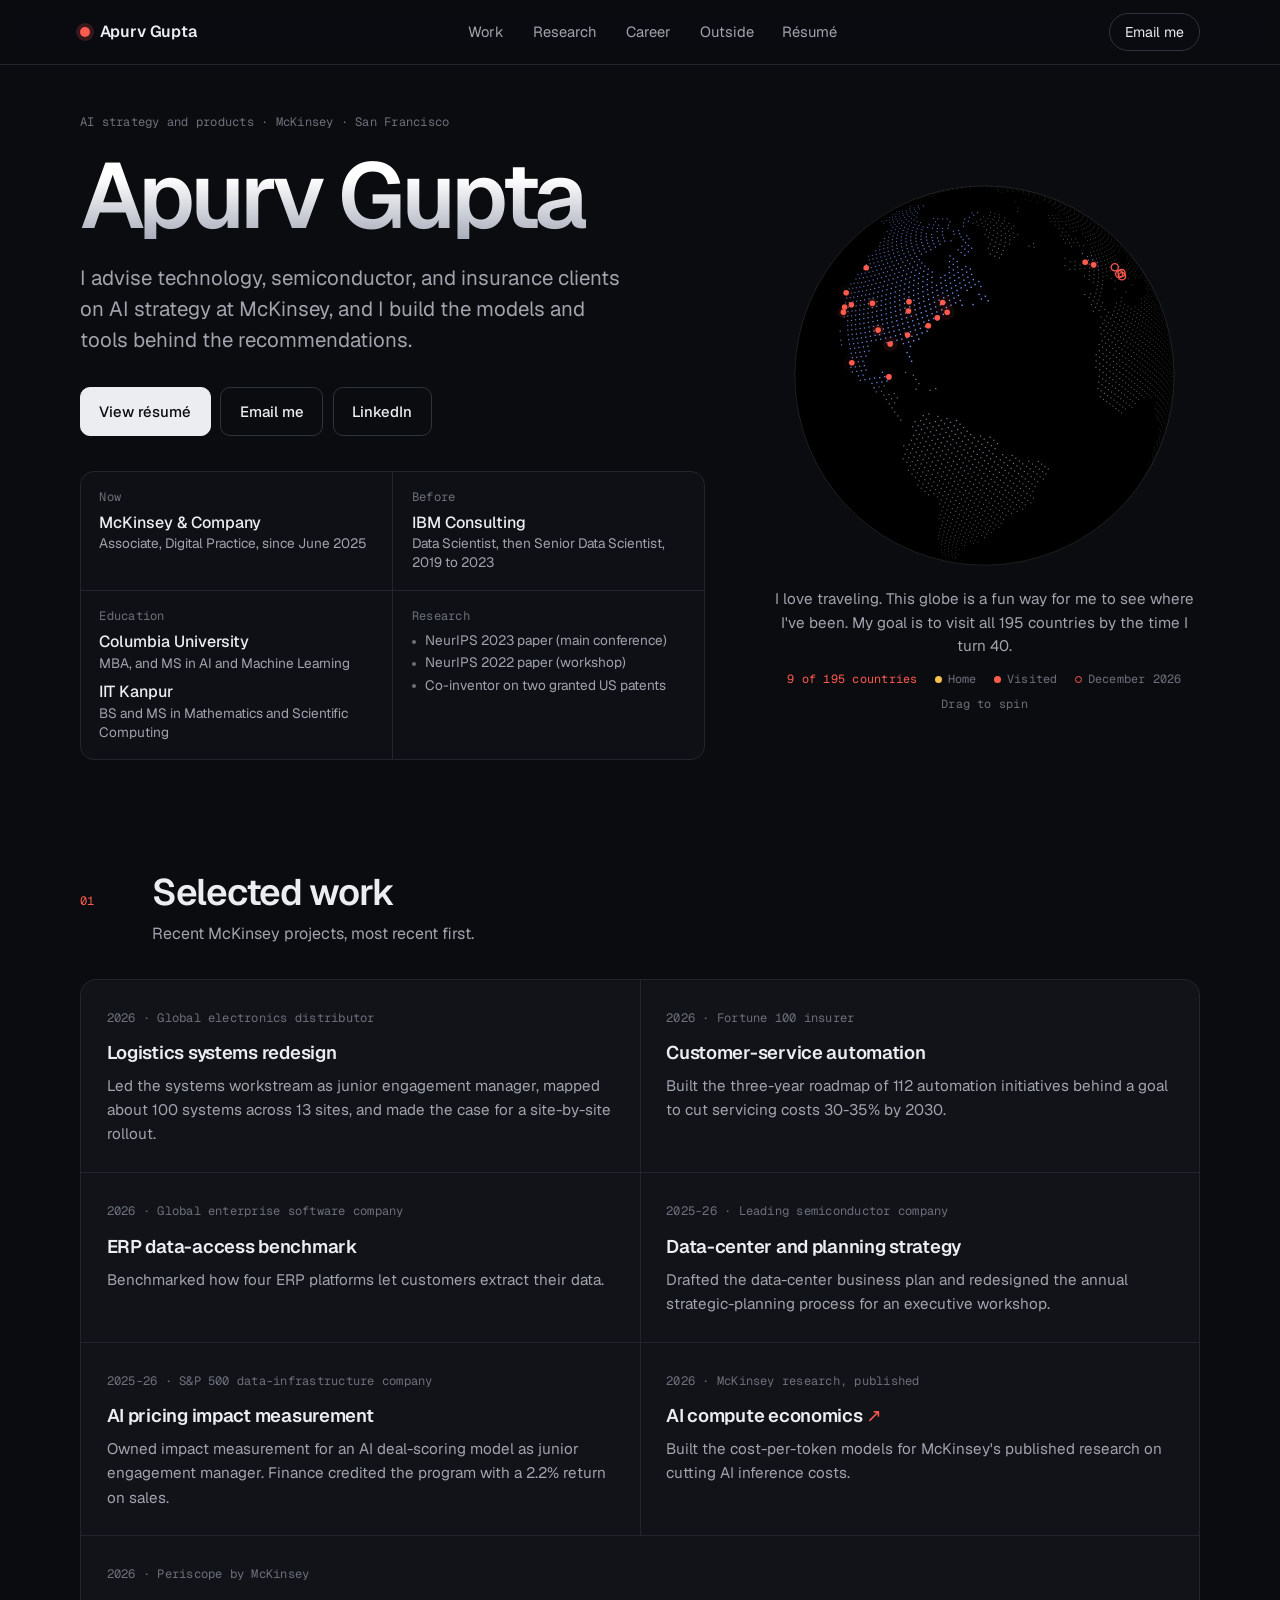
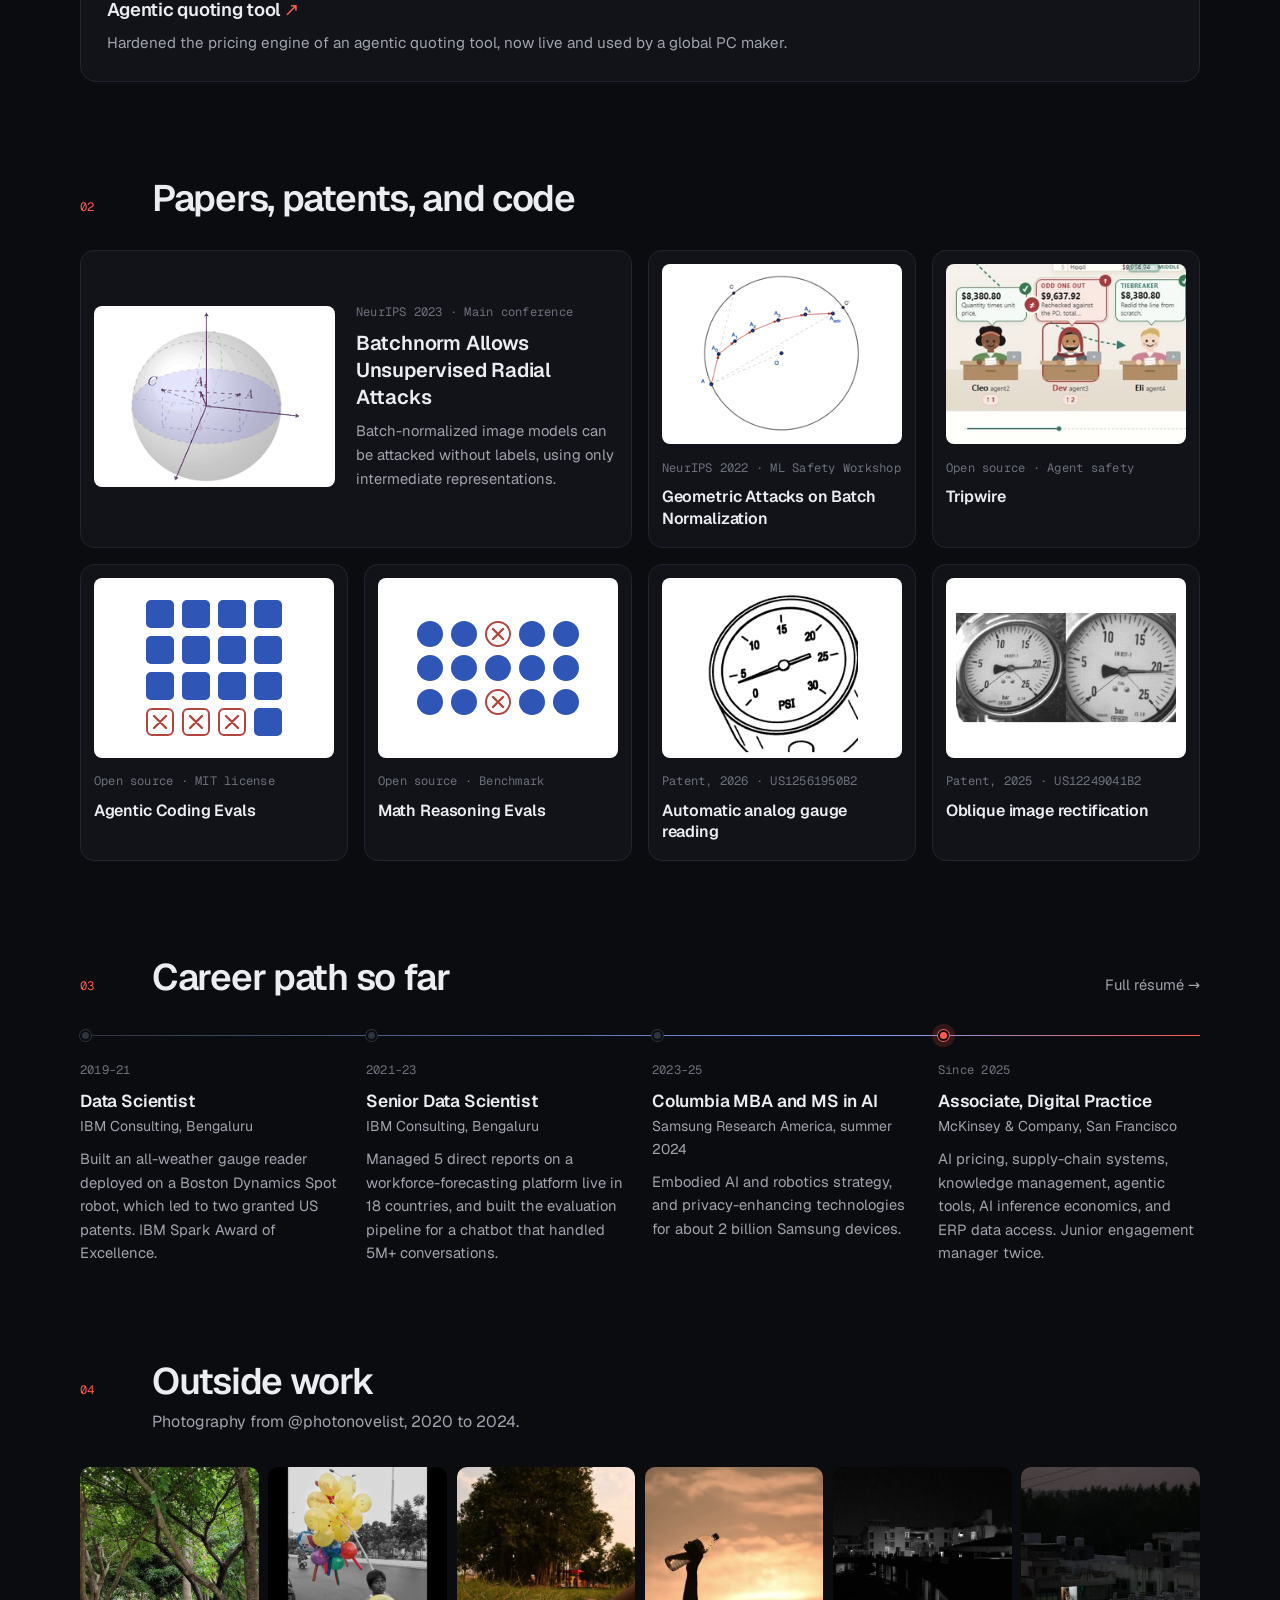
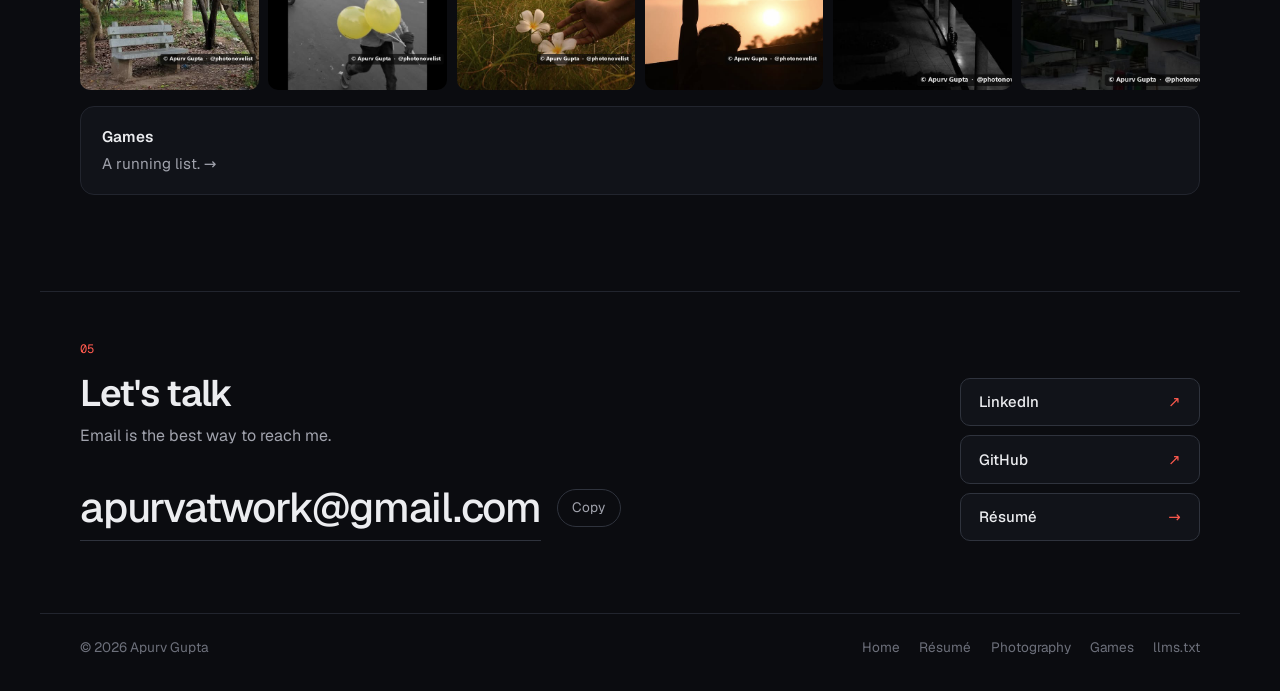
==== commit 6ba71f2c: "Update games list and add series icons" ====
--- a/index.html
+++ b/index.html
@@ -25,7 +25,7 @@
 
     <script src="guard.js?v=20261127b"></script>
     <link rel="icon" href="favicon.svg" type="image/svg+xml" />
-    <link rel="stylesheet" href="styles.css?v=20261127b" />
+    <link rel="stylesheet" href="styles.css?v=20261127c" />
     <script src="globe-data.js?v=20261127b" defer></script>
     <script src="globe.js?v=20261127b" defer></script>
     <script src="script.js?v=20261127b" defer></script>
--- a/styles.css
+++ b/styles.css
@@ -1000,19 +1000,44 @@
 
 .game {
   display: grid;
-  grid-template-columns: 2.4rem minmax(0, 1fr);
+  grid-template-columns: 3.4rem minmax(0, 1fr);
   align-content: start;
-  column-gap: 0.8rem;
+  column-gap: 1rem;
   padding: 1.3rem 1.4rem 1.4rem;
   background: var(--bg-2);
 }
 
-.game .no {
-  padding-top: 0.2rem;
-  color: var(--red);
-  font-family: var(--mono);
-  font-size: 0.76rem;
-}
+.game:last-child:nth-child(odd) {
+  grid-column: 1 / -1;
+}
+
+.glyph {
+  grid-row: 1 / span 2;
+  display: grid;
+  place-items: center;
+  width: 3.4rem;
+  height: 3.4rem;
+  border: 1px solid rgba(255, 255, 255, 0.14);
+  border-radius: 12px;
+  box-shadow: inset 0 1px 0 rgba(255, 255, 255, 0.12), 0 6px 16px rgba(0, 0, 0, 0.35);
+  color: #fff;
+  font-size: 0.86rem;
+  font-weight: 750;
+  letter-spacing: -0.02em;
+  text-shadow: 0 1px 2px rgba(0, 0, 0, 0.4);
+}
+
+.g-ac { background: linear-gradient(145deg, #c8322a, #5a0f12); }
+.g-uc { background: linear-gradient(145deg, #d29a4a, #6b3d18); }
+.g-hz { background: linear-gradient(145deg, #ef8a3c, #1f6f78); }
+.g-fc { background: linear-gradient(145deg, #f0612b, #6d1d12); }
+.g-mgs { background: linear-gradient(145deg, #7d8a3f, #262c14); }
+.g-tlou { background: linear-gradient(145deg, #5f8a4a, #1b2f1d); font-size: 0.72rem; }
+.g-ds { background: linear-gradient(145deg, #3d5b8c, #0e1626); color: #f2c14e; }
+.g-got { background: linear-gradient(145deg, #e9e3d6, #8e1f1b); color: #1a0d0c; text-shadow: none; }
+.g-tr { background: linear-gradient(145deg, #b9925a, #4a3520); }
+.g-me { background: linear-gradient(145deg, #8b97a3, #1f262d); }
+.g-fifa { background: linear-gradient(145deg, #2bb673, #0d3b66); font-size: 0.74rem; }
 
 .game h3 {
   font-size: 1.12rem;
